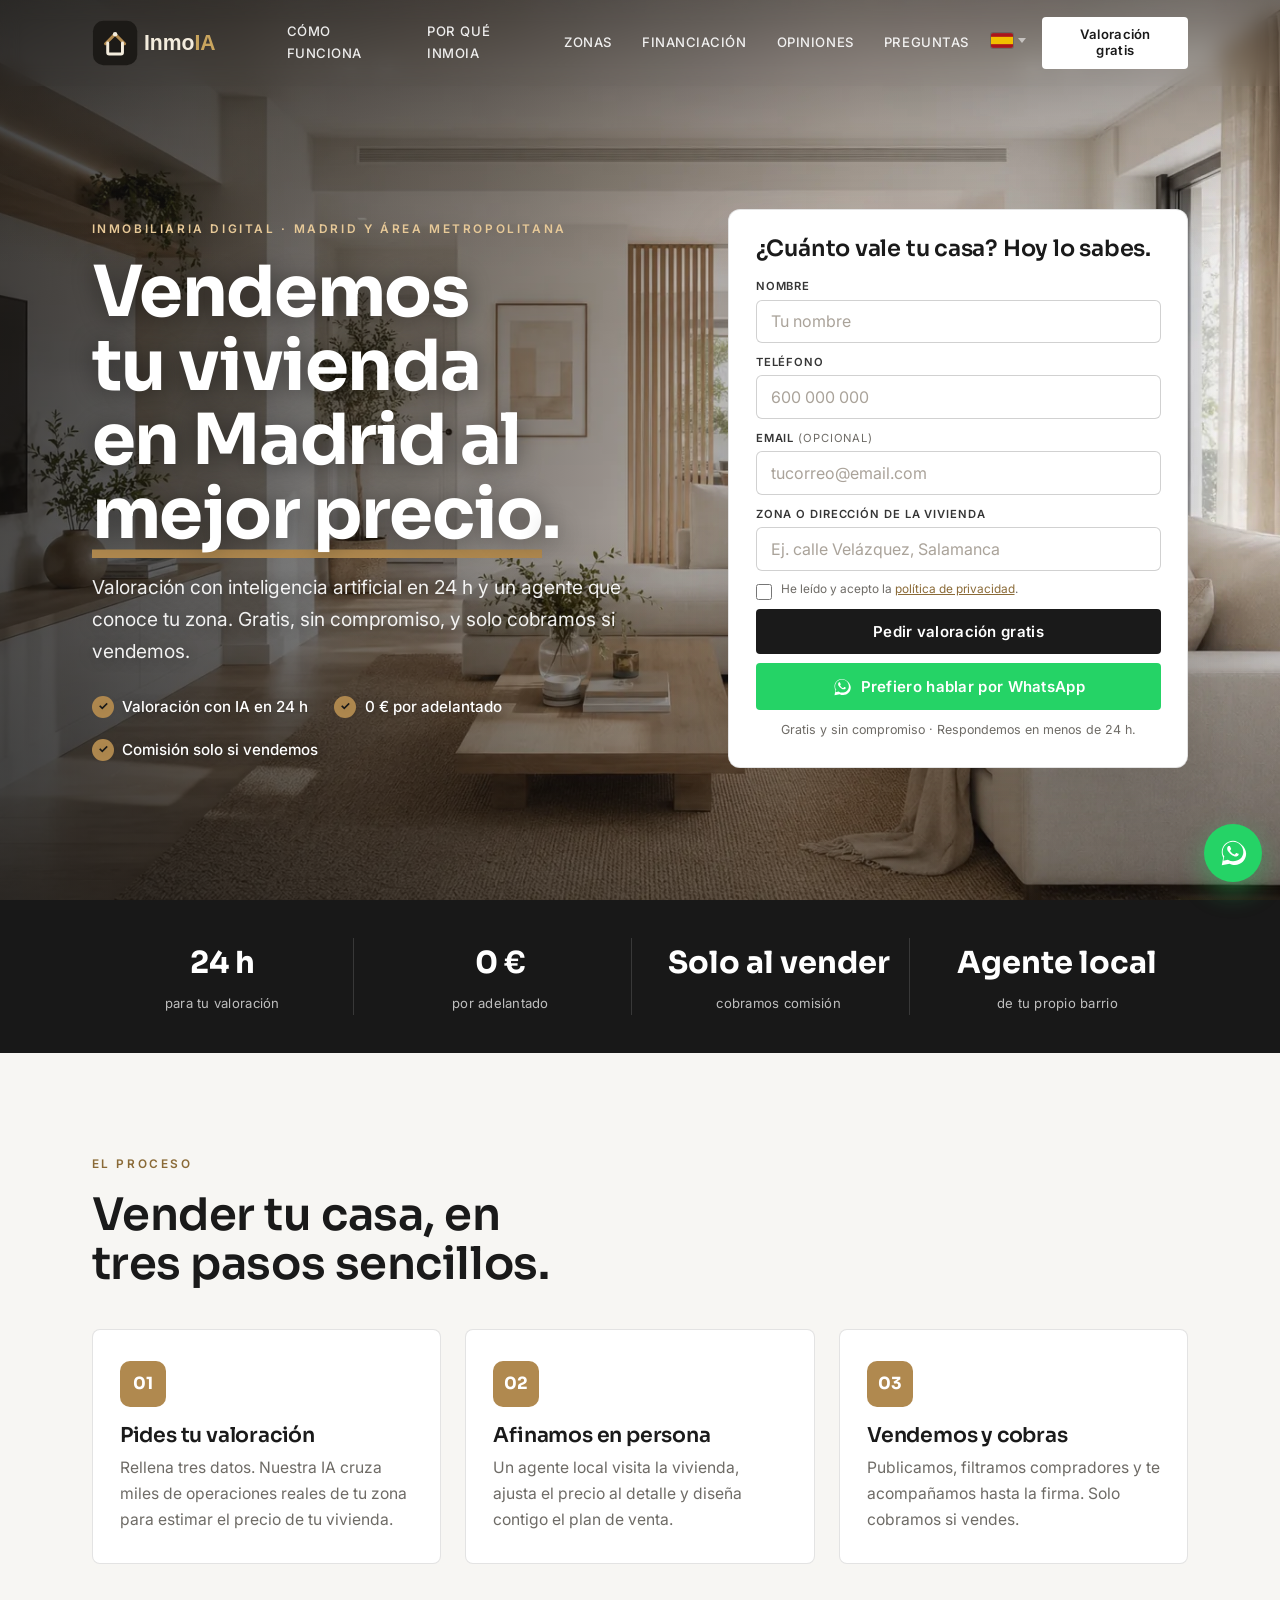
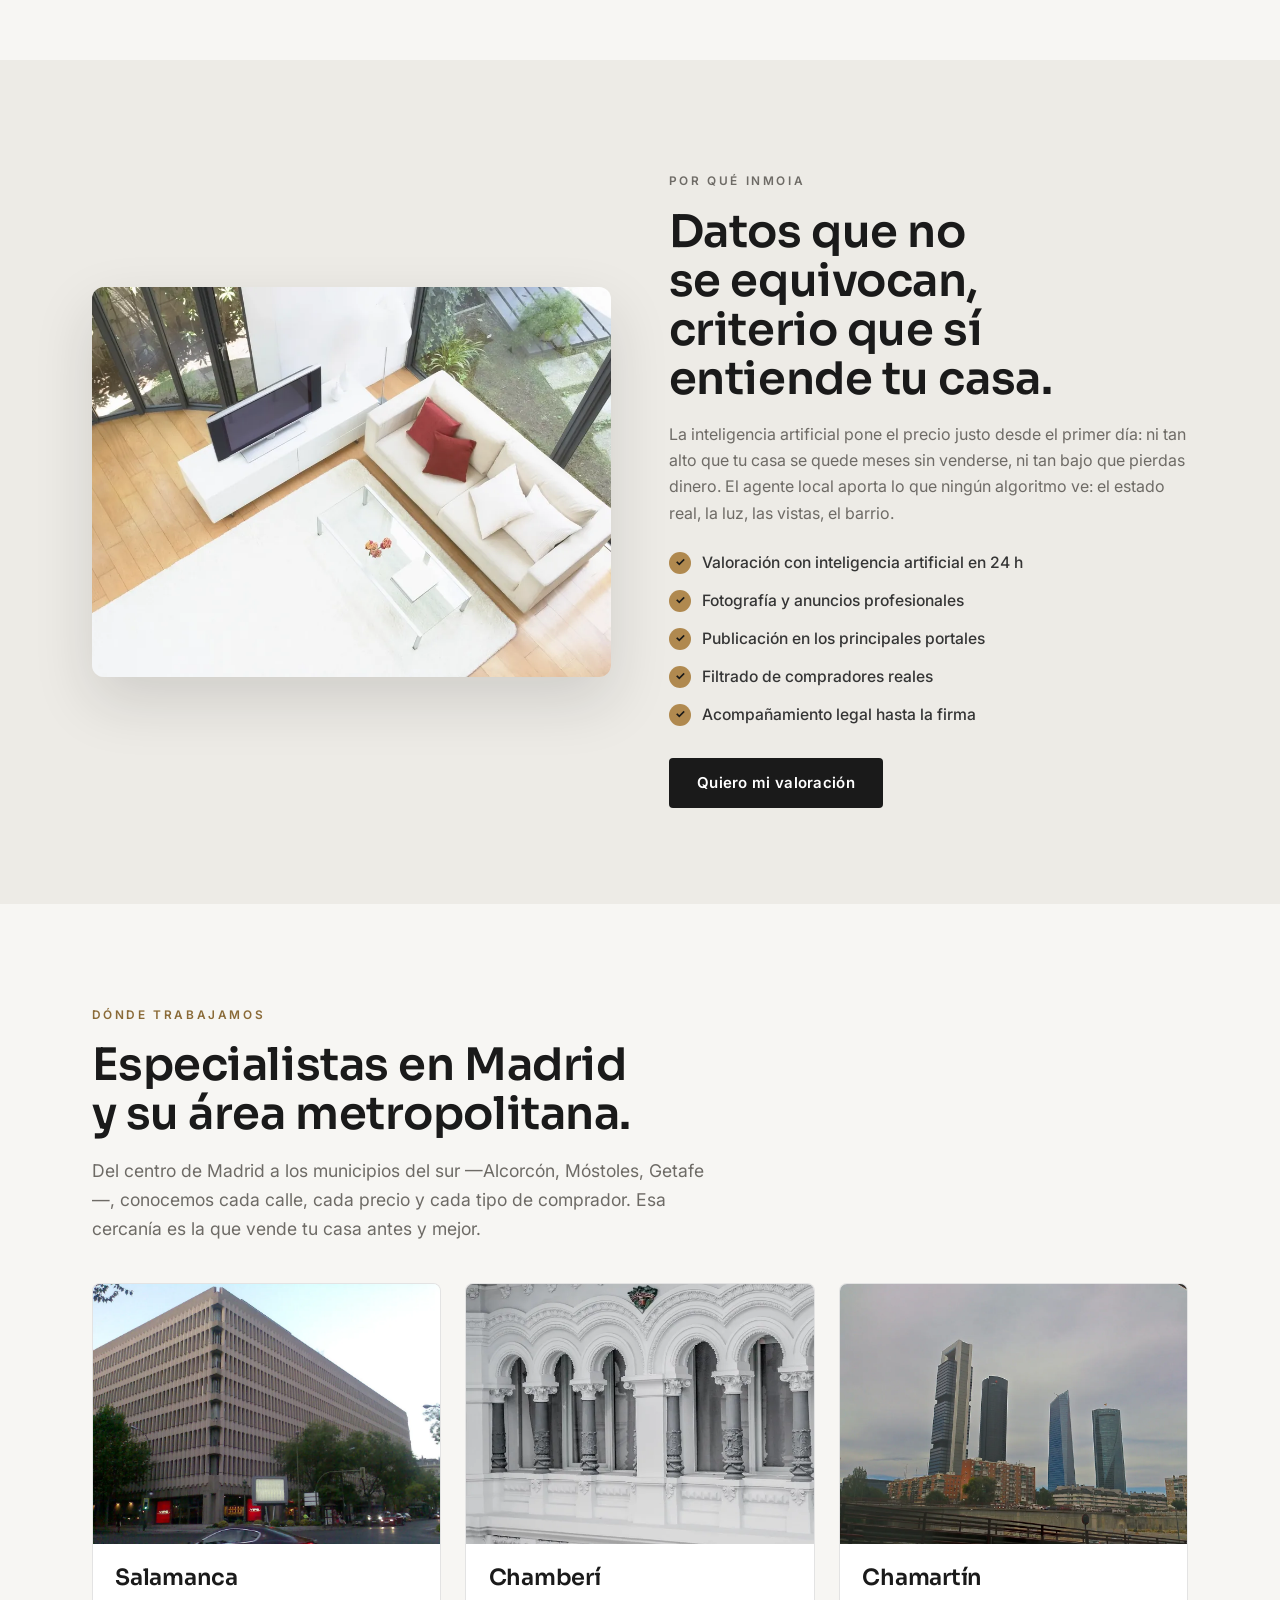
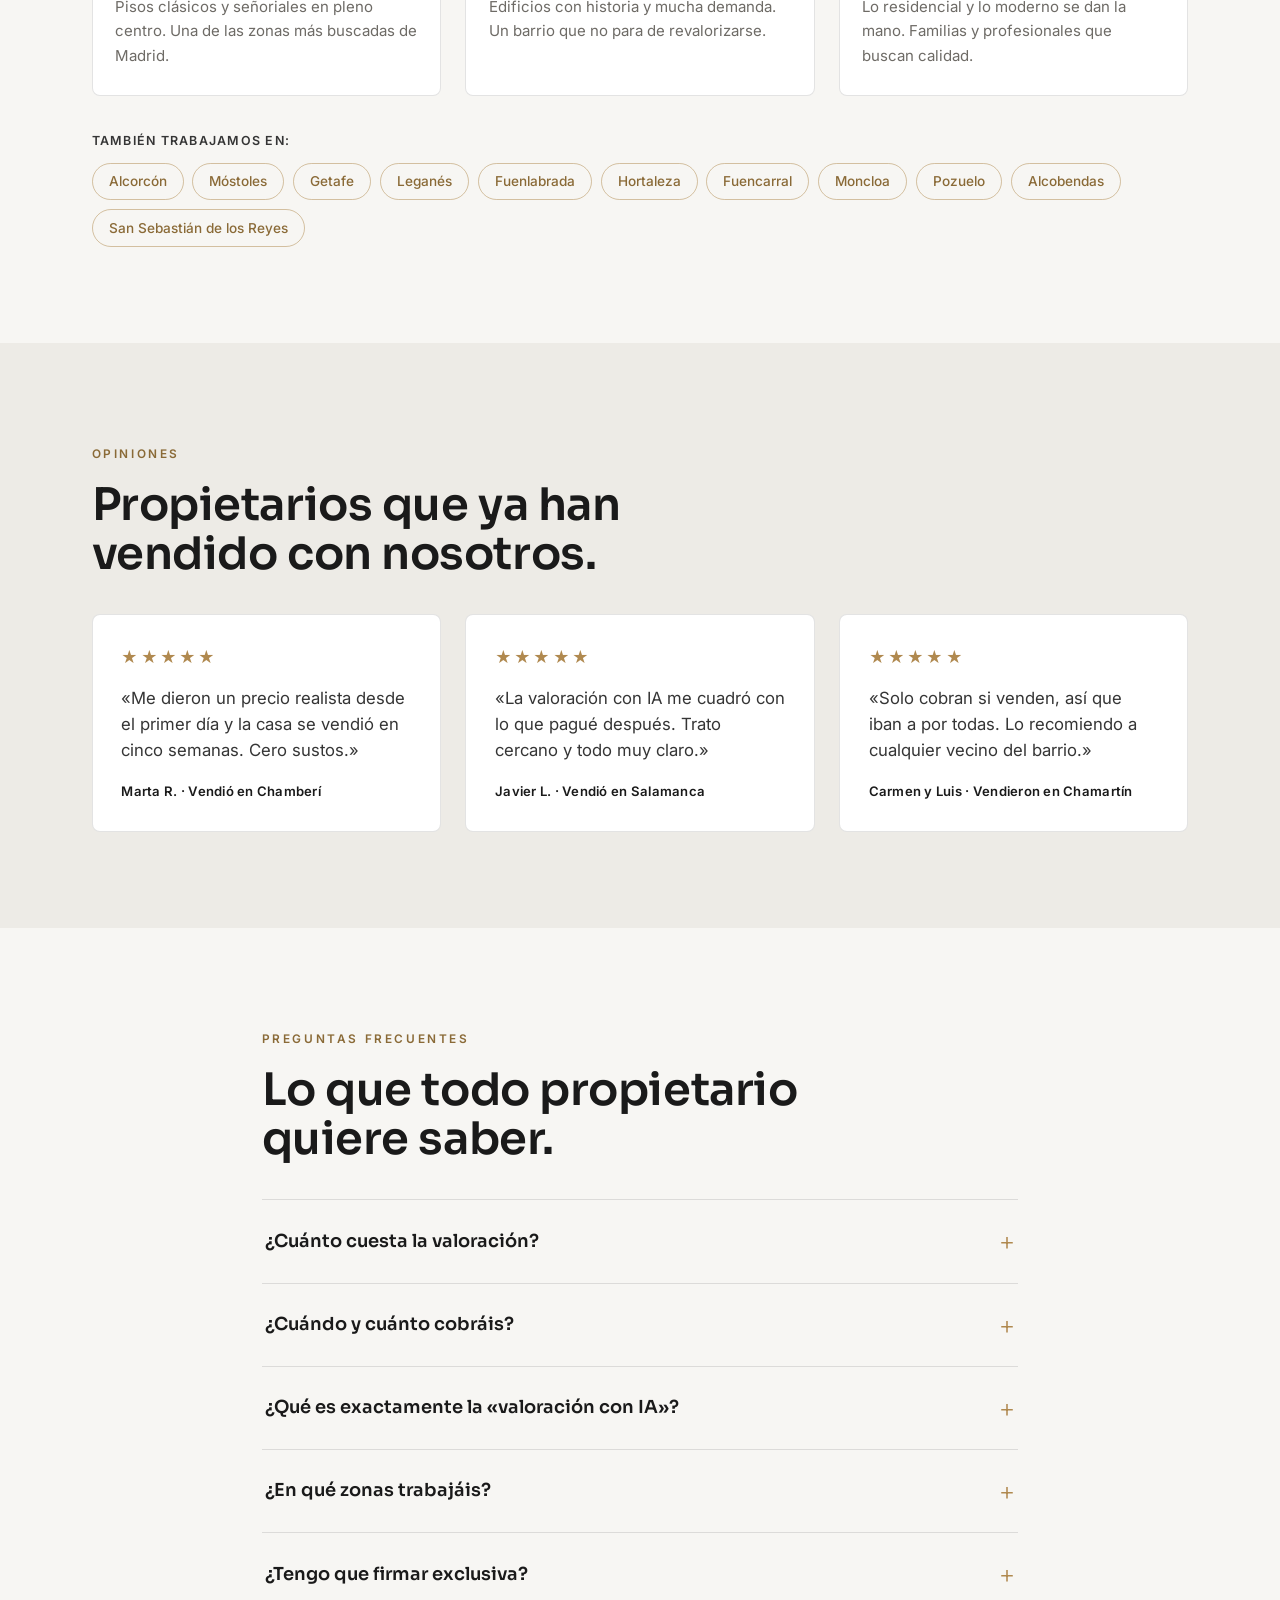
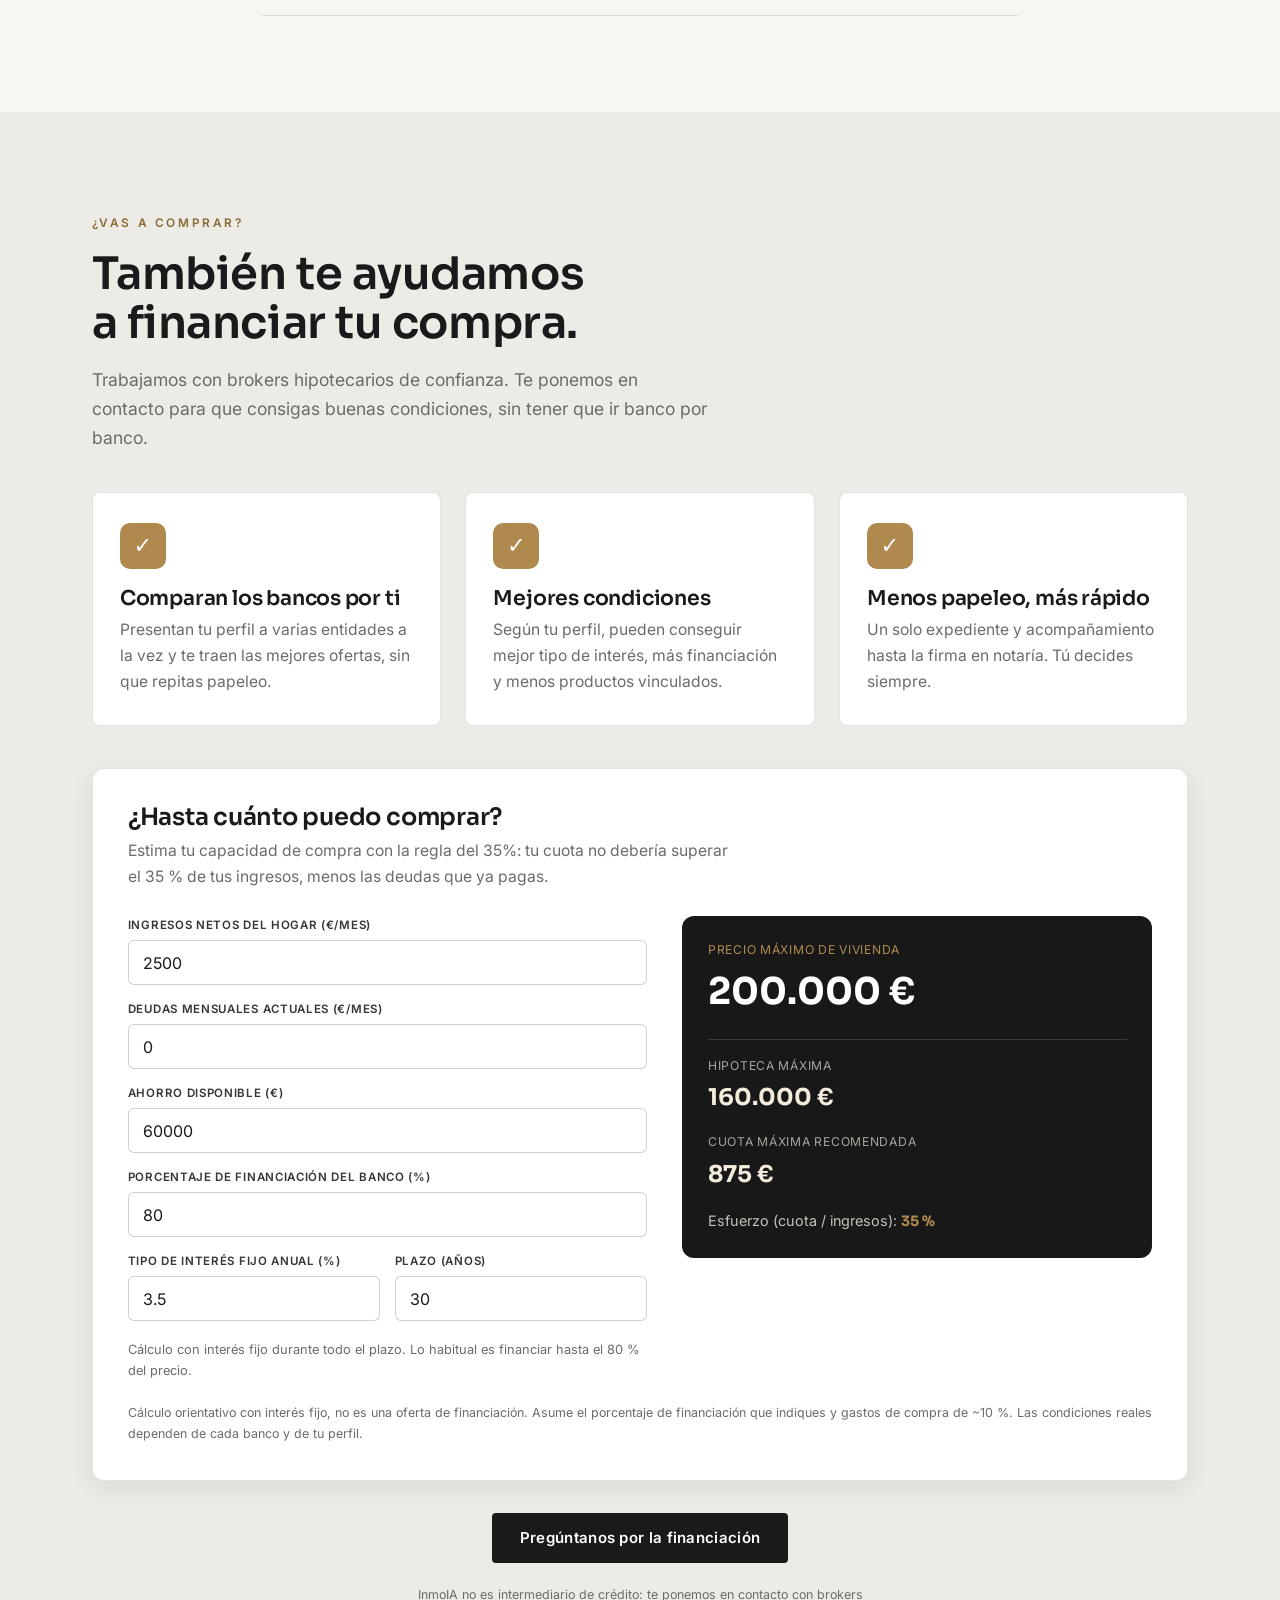
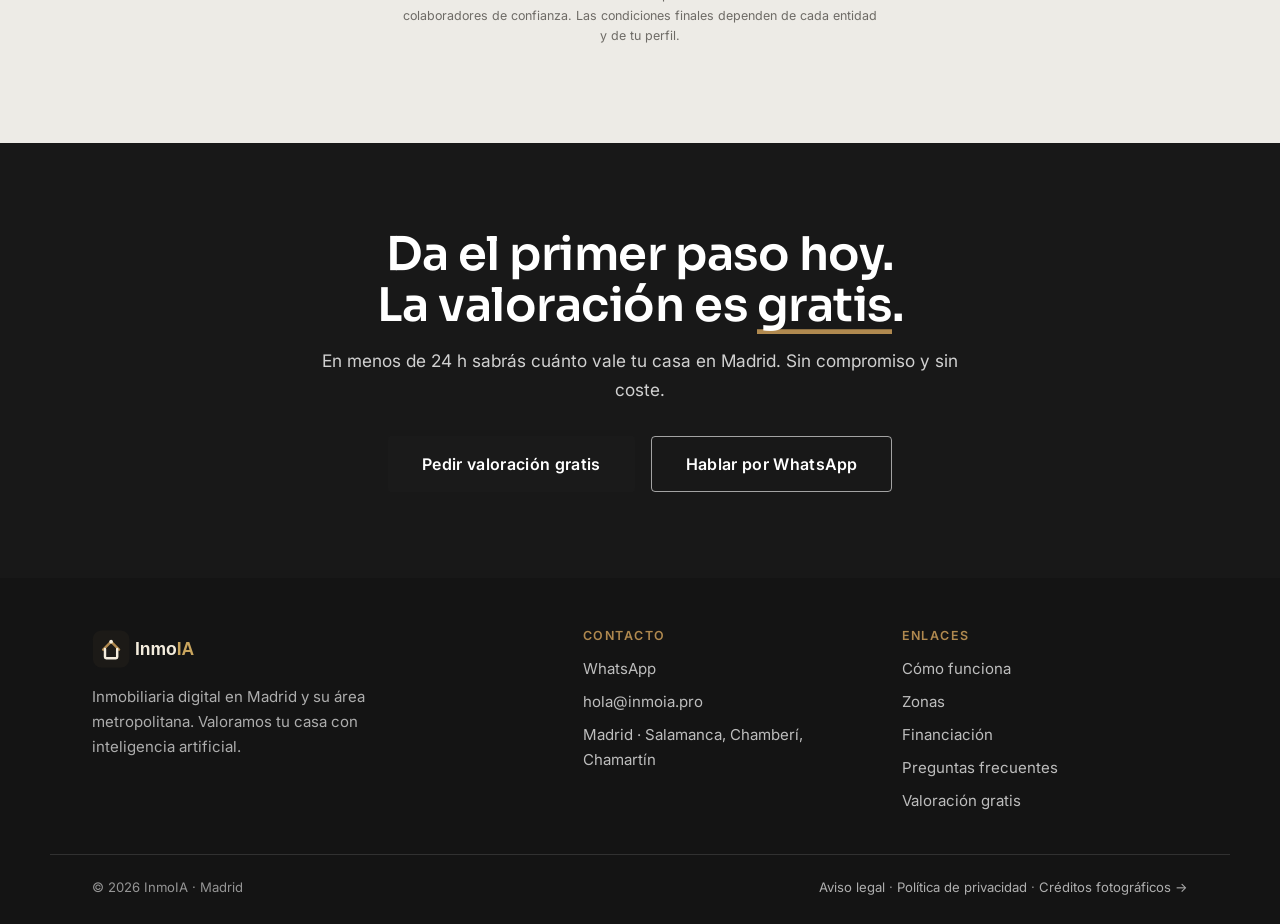
==== index.html @ aac7e2da "Calculadora: celda de % de financiacion e interes fijo - Nuevo campo "Porcentaje de financiacion del" ====
<!doctype html>
<html lang="es">
<head>
  <meta charset="utf-8" />
  <meta name="viewport" content="width=device-width, initial-scale=1" />
  <title>InmoIA · Vende tu casa en Madrid con valoración por IA en 24 h</title>
  <meta name="description" content="Inmobiliaria digital en Madrid y su área metropolitana: Salamanca, Chamberí, Chamartín, Hortaleza, Fuencarral, Moncloa, Pozuelo, Alcorcón, Móstoles y Getafe. Valoración de tu vivienda con IA en 24 h, gratis. Solo cobramos si vendemos." />
  <meta name="theme-color" content="#181818" />
  <link rel="canonical" href="https://www.inmoia.pro/" />

  <meta property="og:type" content="website" />
  <meta property="og:title" content="InmoIA · Vende tu casa en Madrid con valoración por IA en 24 h" />
  <meta property="og:description" content="Valoración de tu vivienda con inteligencia artificial en 24 h, gratis. Madrid y su área metropolitana: Salamanca, Chamberí, Chamartín." />
  <meta property="og:locale" content="es_ES" />
  <meta property="og:locale:alternate" content="en_US" />
  <meta property="og:locale:alternate" content="zh_CN" />
  <meta property="og:image" content="assets/img/hero-interior.webp" />

  <link rel="icon" type="image/svg+xml" href="assets/logos/inmoia-icon.svg?v=2" />
  <link rel="preconnect" href="https://fonts.googleapis.com" />
  <link rel="preconnect" href="https://fonts.gstatic.com" crossorigin />
  <link href="https://fonts.googleapis.com/css2?family=Sora:wght@400;500;600;700&family=Inter:wght@400;500;600&display=swap" rel="stylesheet" />

  <link rel="preload" as="image" href="assets/img/hero-interior.webp?v=2" fetchpriority="high" />
  <link rel="stylesheet" href="styles_v4.css?v=20260617" />
  <link rel="stylesheet" href="styles_v5.css?v=20260623b" />

  <script type="application/ld+json">
  {
    "@context": "https://schema.org",
    "@type": "RealEstateAgent",
    "name": "InmoIA",
    "description": "Inmobiliaria digital en Madrid y su área metropolitana. Valoración de viviendas con inteligencia artificial en 24 horas.",
    "areaServed": ["Barrio de Salamanca, Madrid", "Chamberí, Madrid", "Chamartín, Madrid", "Hortaleza, Madrid", "Fuencarral, Madrid", "Moncloa, Madrid", "Pozuelo de Alarcón", "La Moraleja", "Alcobendas", "San Sebastián de los Reyes"],
    "address": { "@type": "PostalAddress", "addressLocality": "Madrid", "addressRegion": "Madrid", "addressCountry": "ES" },
    "url": "https://www.inmoia.pro/",
    "priceRange": "Comisión solo al vender",
    "knowsLanguage": ["es", "en", "zh"]
  }
  </script>
</head>
<body>
  <a class="skip-link" href="#valoracion" data-i18n="skip">Saltar al formulario de valoración</a>

  <header class="site-header" data-header>
    <div class="container header-inner">
      <a class="brand" href="#top" aria-label="InmoIA — inicio">
        <img class="brand-logo brand-logo--dark" src="assets/logos/inmoia-logo-casita-dark.svg?v=2" alt="InmoIA" width="186" height="50" />
        <img class="brand-logo brand-logo--light" src="assets/logos/inmoia-logo-casita-light.svg?v=2" alt="InmoIA" width="186" height="50" />
      </a>

      <nav class="nav" data-nav aria-label="Navegación principal">
        <a href="#como-funciona" data-i18n="nav_como">Cómo funciona</a>
        <a href="#por-que" data-i18n="nav_porque">Por qué InmoIA</a>
        <a href="#zonas" data-i18n="nav_zonas">Zonas</a>
        <a href="#financiacion" data-i18n="nav_financiacion">Financiación</a>
        <a href="#opiniones" data-i18n="nav_opiniones">Opiniones</a>
        <a href="#faq" data-i18n="nav_faq">Preguntas</a>
      </nav>

      <div class="header-right">
        <div class="lang-switch" data-lang-switch role="group" aria-label="Idioma / Language">
          <button type="button" class="lang-toggle" data-lang-toggle aria-haspopup="true" aria-expanded="false" aria-label="Cambiar idioma">
            <img class="lang-flag" data-lang-current src="assets/flags/es.svg" alt="ES" width="22" height="15" />
            <span class="lang-caret" aria-hidden="true"></span>
          </button>
          <div class="lang-menu" role="menu">
            <button type="button" class="lang-btn is-active" data-lang="es" aria-label="Español"><img src="assets/flags/es.svg" alt="ES" width="22" height="15" /></button>
            <button type="button" class="lang-btn" data-lang="en" aria-label="English"><img src="assets/flags/en.svg" alt="EN" width="22" height="15" /></button>
            <button type="button" class="lang-btn" data-lang="zh" aria-label="中文"><img src="assets/flags/zh.svg" alt="ZH" width="22" height="15" /></button>
          </div>
        </div>
        <a class="btn btn-primary header-cta" href="#valoracion" data-i18n="cta_header">Valoración gratis</a>
        <button class="nav-toggle" data-nav-toggle aria-label="Abrir menú" aria-expanded="false">
          <span></span><span></span><span></span>
        </button>
      </div>
    </div>
  </header>

  <main id="top">

    <!-- HERO -->
    <section class="hero" id="inicio">
      <img class="hero-bg is-active" src="assets/img/hero-interior.webp?v=2" alt="Salón luminoso de una vivienda en Madrid" fetchpriority="high" decoding="async" />
      <img class="hero-bg" src="assets/img/hero-interior-2.webp" alt="" loading="lazy" decoding="async" />
      <img class="hero-bg" src="assets/img/hero-interior-3.webp" alt="" loading="lazy" decoding="async" />
      <img class="hero-bg" src="assets/img/hero-interior-4.webp" alt="" loading="lazy" decoding="async" />
      <div class="hero-overlay" aria-hidden="true"></div>

      <div class="container hero-grid">
        <div class="hero-copy">
          <p class="eyebrow eyebrow--light" data-i18n="hero_eyebrow">Inmobiliaria digital · Madrid y área metropolitana</p>
          <h1 class="hero-title" data-i18n="hero_title">Vendemos tu vivienda en Madrid al <em>mejor precio</em>.</h1>
          <p class="hero-sub" data-i18n="hero_sub">Valoración con inteligencia artificial en 24 h y un agente que conoce tu zona. Gratis, sin compromiso, y solo cobramos si vendemos.</p>
          <ul class="hero-points">
            <li><span class="tick" aria-hidden="true">✓</span> <span data-i18n="hero_p1">Valoración con IA en 24 h</span></li>
            <li><span class="tick" aria-hidden="true">✓</span> <span data-i18n="hero_p2">0 € por adelantado</span></li>
            <li><span class="tick" aria-hidden="true">✓</span> <span data-i18n="hero_p3">Comisión solo si vendemos</span></li>
          </ul>
        </div>

        <!-- FORM CARD -->
        <div class="form-card" id="valoracion">
          <h2 class="form-title" data-i18n="form_title">¿Cuánto vale tu casa? Hoy lo sabes.</h2>
          <form class="lead-form" data-lead-form action="https://api.web3forms.com/submit" method="POST" novalidate>
            <input type="hidden" name="access_key" value="78cc6c0b-3f62-4af2-9c9b-87c10407bdb9" />
            <input type="hidden" name="subject" value="Nueva solicitud de valoración · InmoIA" />
            <input type="hidden" name="from_name" value="Web de InmoIA" />
            <input type="checkbox" name="botcheck" class="hp" tabindex="-1" autocomplete="off" aria-hidden="true" />
            <label>
              <span data-i18n="f_nombre">Nombre</span>
              <input type="text" name="nombre" autocomplete="name" required placeholder="Tu nombre" data-i18n-ph="ph_nombre" />
            </label>
            <label>
              <span data-i18n="f_telefono">Teléfono</span>
              <input type="tel" name="telefono" autocomplete="tel" required placeholder="600 000 000" />
            </label>
            <label>
              <span><span data-i18n="f_email">Email</span> <span class="opt" data-i18n="f_opcional">(opcional)</span></span>
              <input type="email" name="email" autocomplete="email" placeholder="tucorreo@email.com" data-i18n-ph="ph_email" />
            </label>
            <label>
              <span data-i18n="f_zona">Zona o dirección de la vivienda</span>
              <input type="text" name="zona" required placeholder="Ej. calle Velázquez, Salamanca" data-i18n-ph="ph_zona" />
            </label>
            <label class="check">
              <input type="checkbox" name="privacidad" required />
              <span data-i18n="check">He leído y acepto la <a href="privacidad.html" target="_blank" rel="noopener">política de privacidad</a>.</span>
            </label>
            <button type="submit" class="btn btn-primary btn-block" data-i18n="btn_pedir">Pedir valoración gratis</button>
            <a class="btn btn-whatsapp btn-block" data-wa-link href="#" rel="noopener">
              <svg class="wa-ico" viewBox="0 0 32 32" width="20" height="20" fill="currentColor" aria-hidden="true"><path d="M16 3C9.4 3 4 8.4 4 15c0 2.1.6 4.1 1.6 5.9L4 29l8.3-1.6c1.7.9 3.6 1.4 5.7 1.4 6.6 0 12-5.4 12-12S22.6 3 16 3zm0 21.8c-1.8 0-3.5-.5-5-1.4l-.4-.2-4.9 1 1-4.8-.3-.4C5.5 18.8 5 16.9 5 15 5 9 9.9 4.1 16 4.1S27 9 27 15 22.1 24.8 16 24.8zm6-7.6c-.3-.2-1.9-1-2.2-1.1-.3-.1-.5-.2-.7.2-.2.3-.8 1-1 1.2-.2.2-.4.2-.7.1-.3-.2-1.4-.5-2.6-1.6-1-.9-1.6-1.9-1.8-2.3-.2-.3 0-.5.1-.7.1-.1.3-.4.5-.6.1-.2.2-.3.3-.5.1-.2 0-.4 0-.6 0-.2-.7-1.7-1-2.3-.3-.6-.5-.5-.7-.5h-.6c-.2 0-.5.1-.8.4-.3.3-1 1-1 2.5s1.1 2.9 1.2 3.1c.2.2 2.1 3.2 5.1 4.5.7.3 1.3.5 1.7.6.7.2 1.4.2 1.9.1.6-.1 1.9-.8 2.1-1.5.3-.7.3-1.4.2-1.5-.1-.2-.3-.2-.6-.4z"/></svg> <span data-i18n="btn_whatsapp">Prefiero hablar por WhatsApp</span>
            </a>
            <p class="form-foot" data-i18n="form_foot">Gratis y sin compromiso · Respondemos en menos de 24 h.</p>
            <p class="form-success" data-form-success hidden data-i18n="form_success">¡Gracias! Te contactamos enseguida. Si quieres acelerar, escríbenos por WhatsApp.</p>
          </form>
        </div>
      </div>
    </section>

    <!-- STATS BAND -->
    <section class="stats" aria-label="Garantías">
      <div class="container stats-row">
        <div class="stat reveal"><strong>24 h</strong><span data-i18n="stat1_t">para tu valoración</span></div>
        <div class="stat reveal"><strong>0 €</strong><span data-i18n="stat2_t">por adelantado</span></div>
        <div class="stat reveal"><strong data-i18n="stat3_n">Solo al vender</strong><span data-i18n="stat3_t">cobramos comisión</span></div>
        <div class="stat reveal"><strong data-i18n="stat4_n">Agente local</strong><span data-i18n="stat4_t">de tu propio barrio</span></div>
      </div>
    </section>

    <!-- CÓMO FUNCIONA -->
    <section class="section" id="como-funciona">
      <div class="container">
        <p class="eyebrow" data-i18n="proc_eyebrow">El proceso</p>
        <h2 class="section-title reveal" data-i18n="proc_title">Vender tu casa, en tres pasos sencillos.</h2>
        <div class="steps">
          <article class="step reveal">
            <span class="step-num">01</span>
            <h3 data-i18n="step1_h">Pides tu valoración</h3>
            <p data-i18n="step1_p">Rellena tres datos. Nuestra IA cruza miles de operaciones reales de tu zona para estimar el precio de tu vivienda.</p>
          </article>
          <article class="step reveal">
            <span class="step-num">02</span>
            <h3 data-i18n="step2_h">Afinamos en persona</h3>
            <p data-i18n="step2_p">Un agente local visita la vivienda, ajusta el precio al detalle y diseña contigo el plan de venta.</p>
          </article>
          <article class="step reveal">
            <span class="step-num">03</span>
            <h3 data-i18n="step3_h">Vendemos y cobras</h3>
            <p data-i18n="step3_p">Publicamos, filtramos compradores y te acompañamos hasta la firma. Solo cobramos si vendes.</p>
          </article>
        </div>
      </div>
    </section>

    <!-- POR QUÉ INMOIA -->
    <section class="section section--alt" id="por-que">
      <div class="container split">
        <div class="split-media reveal">
          <img src="assets/img/interior.webp" alt="Salón amplio y luminoso de una vivienda" loading="lazy" decoding="async" />
        </div>
        <div class="split-copy">
          <p class="eyebrow" data-i18n="why_eyebrow">Por qué InmoIA</p>
          <h2 class="section-title reveal" data-i18n="why_title">Datos que no se equivocan, criterio que sí entiende tu casa.</h2>
          <p class="reveal" data-i18n="why_p">La inteligencia artificial pone el precio justo desde el primer día: ni tan alto que tu casa se quede meses sin venderse, ni tan bajo que pierdas dinero. El agente local aporta lo que ningún algoritmo ve: el estado real, la luz, las vistas, el barrio.</p>
          <ul class="feature-list">
            <li class="reveal"><span class="tick" aria-hidden="true">✓</span> <span data-i18n="why_f1">Valoración con inteligencia artificial en 24 h</span></li>
            <li class="reveal"><span class="tick" aria-hidden="true">✓</span> <span data-i18n="why_f2">Fotografía y anuncios profesionales</span></li>
            <li class="reveal"><span class="tick" aria-hidden="true">✓</span> <span data-i18n="why_f3">Publicación en los principales portales</span></li>
            <li class="reveal"><span class="tick" aria-hidden="true">✓</span> <span data-i18n="why_f4">Filtrado de compradores reales</span></li>
            <li class="reveal"><span class="tick" aria-hidden="true">✓</span> <span data-i18n="why_f5">Acompañamiento legal hasta la firma</span></li>
          </ul>
          <a class="btn btn-primary" href="#valoracion" data-i18n="why_btn">Quiero mi valoración</a>
        </div>
      </div>
    </section>

    <!-- ZONAS -->
    <section class="section" id="zonas">
      <div class="container">
        <p class="eyebrow" data-i18n="zonas_eyebrow">Dónde trabajamos</p>
        <h2 class="section-title reveal" data-i18n="zonas_title">Especialistas en Madrid y su área metropolitana.</h2>
        <p class="section-lead reveal" data-i18n="zonas_lead">Del centro de Madrid a los municipios del sur —Alcorcón, Móstoles, Getafe—, conocemos cada calle, cada precio y cada tipo de comprador. Esa cercanía es la que vende tu casa antes y mejor.</p>
        <div class="zonas-grid">
          <article class="zona-card reveal">
            <img src="assets/img/zona-salamanca.webp" alt="Edificio señorial en el barrio de Salamanca, Madrid" loading="lazy" decoding="async" />
            <div class="zona-body">
              <h3>Salamanca</h3>
              <p data-i18n="zona1_p">Pisos clásicos y señoriales en pleno centro. Una de las zonas más buscadas de Madrid.</p>
            </div>
          </article>
          <article class="zona-card reveal">
            <img src="assets/img/zona-chamberi.webp" alt="Fachada clásica con balcones en Chamberí, Madrid" loading="lazy" decoding="async" />
            <div class="zona-body">
              <h3>Chamberí</h3>
              <p data-i18n="zona2_p">Edificios con historia y mucha demanda. Un barrio que no para de revalorizarse.</p>
            </div>
          </article>
          <article class="zona-card reveal">
            <img src="assets/img/zona-chamartin.webp" alt="Avenida y torres modernas en Chamartín, Madrid" loading="lazy" decoding="async" />
            <div class="zona-body">
              <h3>Chamartín</h3>
              <p data-i18n="zona3_p">Lo residencial y lo moderno se dan la mano. Familias y profesionales que buscan calidad.</p>
            </div>
          </article>
        </div>

        <div class="zonas-extra reveal">
          <span class="zonas-extra-label" data-i18n="zonas_extra">También trabajamos en:</span>
          <ul class="chips">
            <li>Alcorcón</li>
            <li>Móstoles</li>
            <li>Getafe</li>
            <li>Leganés</li>
            <li>Fuenlabrada</li>
            <li>Hortaleza</li>
            <li>Fuencarral</li>
            <li>Moncloa</li>
            <li>Pozuelo</li>
            <li>Alcobendas</li>
            <li>San Sebastián de los Reyes</li>
          </ul>
        </div>
      </div>
    </section>

    <!-- OPINIONES -->
    <section class="section section--alt" id="opiniones">
      <div class="container">
        <p class="eyebrow" data-i18n="op_eyebrow">Opiniones</p>
        <h2 class="section-title reveal" data-i18n="op_title">Propietarios que ya han vendido con nosotros.</h2>
        <div class="testi-grid">
          <figure class="testi reveal">
            <div class="stars" aria-label="5 sobre 5">★★★★★</div>
            <blockquote data-i18n="testi1_q">«Me dieron un precio realista desde el primer día y la casa se vendió en cinco semanas. Cero sustos.»</blockquote>
            <figcaption data-i18n="testi1_c">Marta R. · Vendió en Chamberí</figcaption>
          </figure>
          <figure class="testi reveal">
            <div class="stars" aria-label="5 sobre 5">★★★★★</div>
            <blockquote data-i18n="testi2_q">«La valoración con IA me cuadró con lo que pagué después. Trato cercano y todo muy claro.»</blockquote>
            <figcaption data-i18n="testi2_c">Javier L. · Vendió en Salamanca</figcaption>
          </figure>
          <figure class="testi reveal">
            <div class="stars" aria-label="5 sobre 5">★★★★★</div>
            <blockquote data-i18n="testi3_q">«Solo cobran si venden, así que iban a por todas. Lo recomiendo a cualquier vecino del barrio.»</blockquote>
            <figcaption data-i18n="testi3_c">Carmen y Luis · Vendieron en Chamartín</figcaption>
          </figure>
        </div>
      </div>
    </section>

    <!-- FAQ -->
    <section class="section" id="faq">
      <div class="container faq-wrap">
        <p class="eyebrow" data-i18n="faq_eyebrow">Preguntas frecuentes</p>
        <h2 class="section-title reveal" data-i18n="faq_title">Lo que todo propietario quiere saber.</h2>
        <div class="faq">
          <details>
            <summary data-i18n="faq1_q">¿Cuánto cuesta la valoración?</summary>
            <p data-i18n="faq1_a">Nada. Es totalmente gratuita y sin ningún compromiso. Te damos una primera estimación con IA en 24 h y, si quieres, la afinamos con una visita.</p>
          </details>
          <details>
            <summary data-i18n="faq2_q">¿Cuándo y cuánto cobráis?</summary>
            <p data-i18n="faq2_a">Solo cobramos si vendemos tu vivienda: una comisión sobre el precio final de venta. Cero euros por adelantado y cero riesgo para ti.</p>
          </details>
          <details>
            <summary data-i18n="faq3_q">¿Qué es exactamente la «valoración con IA»?</summary>
            <p data-i18n="faq3_a">Un modelo que analiza operaciones reales y las características de tu vivienda para estimar su precio de mercado. Después, un agente local lo ajusta en persona.</p>
          </details>
          <details>
            <summary data-i18n="faq4_q">¿En qué zonas trabajáis?</summary>
            <p data-i18n="faq4_a">En Madrid y su área metropolitana: Salamanca, Chamberí, Chamartín, Alcorcón, Móstoles, Getafe y alrededores. Si tu vivienda está cerca, escríbenos igualmente.</p>
          </details>
          <details>
            <summary data-i18n="faq5_q">¿Tengo que firmar exclusiva?</summary>
            <p data-i18n="faq5_a">Te explicamos todas las opciones. La exclusiva nos permite invertir más en vender tu casa (fotos, campaña, portales), pero la decisión siempre es tuya.</p>
          </details>
        </div>
      </div>
    </section>

    <!-- FINANCIACIÓN (compradores) -->
    <section class="section section--alt" id="financiacion">
      <div class="container">
        <p class="eyebrow" data-i18n="fin_eyebrow">¿Vas a comprar?</p>
        <h2 class="section-title reveal" data-i18n="fin_title">También te ayudamos a financiar tu compra.</h2>
        <p class="section-lead reveal" data-i18n="fin_lead">Trabajamos con brokers hipotecarios de confianza. Te ponemos en contacto para que consigas buenas condiciones, sin tener que ir banco por banco.</p>
        <div class="steps">
          <article class="step reveal">
            <span class="step-num" aria-hidden="true">✓</span>
            <h3 data-i18n="fin_f1_h">Comparan los bancos por ti</h3>
            <p data-i18n="fin_f1_p">Presentan tu perfil a varias entidades a la vez y te traen las mejores ofertas, sin que repitas papeleo.</p>
          </article>
          <article class="step reveal">
            <span class="step-num" aria-hidden="true">✓</span>
            <h3 data-i18n="fin_f2_h">Mejores condiciones</h3>
            <p data-i18n="fin_f2_p">Según tu perfil, pueden conseguir mejor tipo de interés, más financiación y menos productos vinculados.</p>
          </article>
          <article class="step reveal">
            <span class="step-num" aria-hidden="true">✓</span>
            <h3 data-i18n="fin_f3_h">Menos papeleo, más rápido</h3>
            <p data-i18n="fin_f3_p">Un solo expediente y acompañamiento hasta la firma en notaría. Tú decides siempre.</p>
          </article>
        </div>
        <div class="calc reveal" id="calc-hipoteca">
          <div class="calc-head">
            <h3 data-i18n="calc_title">¿Hasta cuánto puedo comprar?</h3>
            <p data-i18n="calc_sub">Estima tu capacidad de compra con la regla del 35%: tu cuota no debería superar el 35 % de tus ingresos, menos las deudas que ya pagas.</p>
          </div>
          <div class="calc-grid">
            <div class="calc-fields">
              <label>
                <span data-i18n="calc_in_income">Ingresos netos del hogar (€/mes)</span>
                <input type="number" id="calc-income" inputmode="numeric" min="0" step="100" value="2500" />
              </label>
              <label>
                <span data-i18n="calc_in_debts">Deudas mensuales actuales (€/mes)</span>
                <input type="number" id="calc-debts" inputmode="numeric" min="0" step="50" value="0" />
              </label>
              <label>
                <span data-i18n="calc_in_savings">Ahorro disponible (€)</span>
                <input type="number" id="calc-savings" inputmode="numeric" min="0" step="1000" value="60000" />
              </label>
              <label>
                <span data-i18n="calc_in_financing">Porcentaje de financiación del banco (%)</span>
                <input type="number" id="calc-financing" inputmode="numeric" min="0" max="100" step="5" value="80" />
              </label>
              <div class="calc-two">
                <label>
                  <span data-i18n="calc_in_rate">Tipo de interés fijo anual (%)</span>
                  <input type="number" id="calc-rate" inputmode="decimal" min="0" max="20" step="0.1" value="3.5" />
                </label>
                <label>
                  <span data-i18n="calc_in_term">Plazo (años)</span>
                  <input type="number" id="calc-term" inputmode="numeric" min="5" max="40" step="1" value="30" />
                </label>
              </div>
              <p class="calc-hint" data-i18n="calc_rate_hint">Cálculo con interés fijo durante todo el plazo. Lo habitual es financiar hasta el 80 % del precio.</p>
            </div>
            <div class="calc-results" aria-live="polite">
              <div class="calc-result calc-result--main">
                <span class="calc-label" data-i18n="calc_out_price">Precio máximo de vivienda</span>
                <strong id="calc-price">—</strong>
              </div>
              <div class="calc-result">
                <span class="calc-label" data-i18n="calc_out_loan">Hipoteca máxima</span>
                <strong id="calc-loan">—</strong>
              </div>
              <div class="calc-result">
                <span class="calc-label" data-i18n="calc_out_payment">Cuota máxima recomendada</span>
                <strong id="calc-payment">—</strong>
              </div>
              <p class="calc-effort"><span data-i18n="calc_out_effort">Esfuerzo (cuota / ingresos)</span>: <strong id="calc-effort-val">—</strong></p>
              <p class="calc-warn" id="calc-warn" data-i18n="calc_warn" hidden>Con estos ingresos y deudas no queda cuota disponible. Reduce deudas o revisa los datos.</p>
            </div>
          </div>
          <p class="form-foot calc-disclaimer" data-i18n="calc_disclaimer">Cálculo orientativo, no es una oferta de financiación. Asume financiación de hasta el 80 % del precio y gastos de compra de ~10 %. Las condiciones reales dependen de cada banco y de tu perfil.</p>
        </div>

        <div class="cta-actions">
          <a class="btn btn-primary" data-wa-link data-wa-text="Hola InmoIA 👋 Voy a comprar vivienda en Madrid y me gustaría que me pongáis en contacto con un broker hipotecario." href="#" rel="noopener" data-i18n="fin_btn">Pregúntanos por la financiación</a>
        </div>
        <p class="form-foot reveal fin-note" data-i18n="fin_note">InmoIA no es intermediario de crédito: te ponemos en contacto con brokers colaboradores de confianza. Las condiciones finales dependen de cada entidad y de tu perfil.</p>
      </div>
    </section>

    <!-- CTA FINAL -->
    <section class="cta-final" id="contacto">
      <div class="container cta-inner reveal">
        <h2 data-i18n="cta_title">Da el primer paso hoy. La valoración es <em>gratis</em>.</h2>
        <p data-i18n="cta_p">En menos de 24 h sabrás cuánto vale tu casa en Madrid. Sin compromiso y sin coste.</p>
        <div class="cta-actions">
          <a class="btn btn-primary btn-lg" href="#valoracion" data-i18n="cta_btn1">Pedir valoración gratis</a>
          <a class="btn btn-ghost btn-lg" data-wa-link href="#" rel="noopener" data-i18n="cta_btn2">Hablar por WhatsApp</a>
        </div>
      </div>
    </section>
  </main>

  <footer class="site-footer">
    <div class="container footer-grid">
      <div>
        <img class="footer-logo" src="assets/logos/inmoia-logo-casita-light.svg?v=2" alt="InmoIA" width="150" height="40" />
        <p class="footer-tag" data-i18n="foot_tag">Inmobiliaria digital en Madrid y su área metropolitana. Valoramos tu casa con inteligencia artificial.</p>
      </div>
      <div class="footer-col">
        <h4 data-i18n="foot_contacto">Contacto</h4>
        <p><a data-wa-link href="#" rel="noopener">WhatsApp</a></p>
        <p><a href="mailto:hola@inmoia.pro">hola@inmoia.pro</a></p>
        <p data-i18n="foot_madrid">Madrid · Salamanca, Chamberí, Chamartín</p>
      </div>
      <div class="footer-col">
        <h4 data-i18n="foot_enlaces">Enlaces</h4>
        <p><a href="#como-funciona" data-i18n="foot_l1">Cómo funciona</a></p>
        <p><a href="#zonas" data-i18n="foot_l2">Zonas</a></p>
        <p><a href="#financiacion" data-i18n="foot_l5">Financiación</a></p>
        <p><a href="#faq" data-i18n="foot_l3">Preguntas frecuentes</a></p>
        <p><a href="#valoracion" data-i18n="foot_l4">Valoración gratis</a></p>
      </div>
    </div>
    <div class="container footer-bottom">
      <p>© <span data-year>2026</span> InmoIA · Madrid</p>
      <p class="footer-legal">
        <a href="aviso-legal.html" data-i18n="foot_legal1">Aviso legal</a> ·
        <a href="privacidad.html" data-i18n="foot_legal2">Política de privacidad</a> ·
        <a href="creditos.html" data-i18n="foot_legal3">Créditos fotográficos →</a>
      </p>
    </div>
  </footer>

  <!-- WhatsApp flotante -->
  <a class="wa-float" data-wa-link href="#" aria-label="Escríbenos por WhatsApp" rel="noopener">
    <svg viewBox="0 0 32 32" width="30" height="30" fill="currentColor" aria-hidden="true"><path d="M16 3C9.4 3 4 8.4 4 15c0 2.1.6 4.1 1.6 5.9L4 29l8.3-1.6c1.7.9 3.6 1.4 5.7 1.4 6.6 0 12-5.4 12-12S22.6 3 16 3zm0 21.8c-1.8 0-3.5-.5-5-1.4l-.4-.2-4.9 1 1-4.8-.3-.4C5.5 18.8 5 16.9 5 15 5 9 9.9 4.1 16 4.1S27 9 27 15 22.1 24.8 16 24.8zm6-7.6c-.3-.2-1.9-1-2.2-1.1-.3-.1-.5-.2-.7.2-.2.3-.8 1-1 1.2-.2.2-.4.2-.7.1-.3-.2-1.4-.5-2.6-1.6-1-.9-1.6-1.9-1.8-2.3-.2-.3 0-.5.1-.7.1-.1.3-.4.5-.6.1-.2.2-.3.3-.5.1-.2 0-.4 0-.6 0-.2-.7-1.7-1-2.3-.3-.6-.5-.5-.7-.5h-.6c-.2 0-.5.1-.8.4-.3.3-1 1-1 2.5s1.1 2.9 1.2 3.1c.2.2 2.1 3.2 5.1 4.5.7.3 1.3.5 1.7.6.7.2 1.4.2 1.9.1.6-.1 1.9-.8 2.1-1.5.3-.7.3-1.4.2-1.5-.1-.2-.3-.2-.6-.4z"/></svg>
  </a>

  <script defer src="i18n.js?v=20260623c"></script>
  <script defer src="main.js?v=20260623"></script>
  <script defer src="calc.js?v=20260623c"></script>
</body>
</html>
---- styles_v4.css ----
/* =========================================================================
   InmoIA v4 — Modern neutral premium (foto protagonista + blanco + acento oro sutil)
   Mismas clases que styles.css; cambia la PIEL para evaluar el estilo.
   ========================================================================= */

:root {
  --bg:        #F7F6F3;
  --bg-2:      #EDEBE6;
  --paper:     #FFFFFF;
  --dark:      #181818;
  --ink:       #1A1A1A;
  --ink-soft:  #353535;
  --ink-mute:  #6E6B66;
  --accent:    #B0894F;
  --accent-deep:#8A6A37;
  --accent-soft:#EFE7D7;
  --gold-line: rgba(176,137,79,0.5);
  --wa:        #25D366;
  --wa-deep:   #1EAE57;
  --line:      rgba(26,26,26,0.12);
  --line-2:    rgba(26,26,26,0.20);

  --btn-radius: 4px;
  --radius:     8px;
  --radius-lg:  12px;
  --shadow:     0 24px 60px rgba(26,26,26,0.14);
  --shadow-sm:  0 8px 26px rgba(26,26,26,0.08);
  --maxw:       1180px;
  --header-h:   78px;
  --ease:       cubic-bezier(.22,.61,.36,1);

  --font-display: "Sora", "Segoe UI", system-ui, sans-serif;
  --font-body:    "Inter", "Segoe UI", system-ui, sans-serif;
}

* { box-sizing: border-box; margin: 0; padding: 0; }

html { overflow-x: clip; scroll-behavior: smooth; scroll-padding-top: calc(var(--header-h) + 12px); -webkit-text-size-adjust: 100%; }
@media (prefers-reduced-motion: reduce) { html { scroll-behavior: auto; } }

body { font-family: var(--font-body); color: var(--ink); background: var(--bg); line-height: 1.65; overflow-x: clip; -webkit-font-smoothing: antialiased; }

img { max-width: 100%; display: block; }
a { color: inherit; text-decoration: none; }

h1, h2, h3, h4 { font-family: var(--font-display); font-weight: 600; line-height: 1.1; color: var(--ink); letter-spacing: -0.01em; }
em { font-style: normal; }

.container { width: 100%; max-width: var(--maxw); margin-inline: auto; padding-inline: clamp(1.1rem, 4vw, 2.6rem); }

.skip-link { position: absolute; left: -999px; top: 0; z-index: 200; background: var(--ink); color: #fff; padding: .7rem 1.1rem; }
.skip-link:focus { left: 0; }
:focus-visible { outline: 2px solid var(--accent); outline-offset: 3px; }

/* ---------- Eyebrow / titles ---------- */
.eyebrow { display: inline-block; font-family: var(--font-body); font-weight: 600; font-size: .74rem; letter-spacing: .22em; text-transform: uppercase; color: var(--accent-deep); margin-bottom: 1rem; }
.eyebrow--light { color: #E7C998; }
.section-title { font-size: clamp(1.8rem, 3.8vw, 2.8rem); font-weight: 600; max-width: 20ch; text-wrap: balance; }
.section-lead { color: var(--ink-mute); font-size: 1.1rem; max-width: 56ch; margin-top: 1rem; }

/* ---------- Buttons ---------- */
.btn { display: inline-flex; align-items: center; justify-content: center; gap: .55rem; font-family: var(--font-body); font-weight: 600; font-size: .94rem; letter-spacing: .02em; padding: .95rem 1.7rem; border-radius: var(--btn-radius); border: 1px solid transparent; cursor: pointer; transition: transform .25s var(--ease), background .25s var(--ease), color .25s var(--ease), border-color .25s var(--ease); text-align: center; line-height: 1.15; }
.btn-primary { background: var(--ink); color: #fff; }
.btn-primary:hover { background: var(--accent); color: var(--dark); transform: translateY(-2px); }
.btn-whatsapp { background: var(--wa); color: #fff; }
.btn-whatsapp:hover { background: var(--wa-deep); transform: translateY(-2px); }
.btn-ghost { background: transparent; border-color: rgba(255,255,255,.6); color: #fff; }
.btn-ghost:hover { background: rgba(255,255,255,.12); border-color: #fff; transform: translateY(-2px); }
.btn-block { width: 100%; }
.btn-lg { padding: 1.1rem 2.1rem; font-size: 1rem; }
.wa-ico { flex: none; }

/* ---------- Header ---------- */
.site-header { position: fixed; top: 0; left: 0; right: 0; z-index: 100; height: var(--header-h); background: rgba(247,246,243,.9); backdrop-filter: blur(10px); -webkit-backdrop-filter: blur(10px); border-bottom: 1px solid var(--line); transition: background .3s var(--ease), border-color .3s var(--ease); }
.header-inner { height: 100%; display: flex; align-items: center; justify-content: space-between; gap: 1rem; }
.brand { display: inline-flex; align-items: center; }
.brand-logo { height: 38px; width: auto; }
.brand-logo--light { display: none; }

.nav { display: flex; align-items: center; gap: 1.9rem; }
.nav a { font-family: var(--font-body); font-weight: 500; font-size: .82rem; letter-spacing: .04em; text-transform: uppercase; color: var(--ink-soft); position: relative; padding: .3rem 0; }
.nav a::after { content: ""; position: absolute; left: 0; bottom: -3px; height: 1.5px; width: 0; background: var(--accent); transition: width .28s var(--ease); }
.nav a:hover { color: var(--ink); }
.nav a:hover::after { width: 100%; }
.header-cta { padding: .62rem 1.2rem; font-size: .82rem; }

.nav-toggle { display: none; background: none; border: 0; cursor: pointer; width: 44px; height: 44px; flex-direction: column; gap: 5px; align-items: center; justify-content: center; }
.nav-toggle span { width: 24px; height: 2px; background: var(--ink); transition: transform .3s var(--ease), opacity .3s var(--ease); }

.site-header.at-hero { background: transparent; border-color: transparent; }
.site-header.at-hero .brand-logo--dark { display: none; }
.site-header.at-hero .brand-logo--light { display: block; }
.site-header.at-hero .nav a { color: rgba(255,255,255,.9); }
.site-header.at-hero .nav a:hover { color: #fff; }
.site-header.at-hero .nav-toggle span { background: #fff; }
.site-header.at-hero .header-cta { background: #fff; color: var(--ink); }
.site-header.at-hero .header-cta:hover { background: var(--accent); color: var(--dark); }

/* ---------- Hero (foto protagonista, velo ligero) ---------- */
.hero { position: relative; min-height: 100vh; min-height: 100svh; display: flex; align-items: center; padding-top: calc(var(--header-h) + 2.4rem); padding-bottom: 3rem; color: #fff; overflow: hidden; }
.hero-bg { position: absolute; inset: 0; width: 100%; height: 100%; object-fit: cover; z-index: 0; }
.hero-overlay {
  position: absolute; inset: 0; z-index: 1;
  background:
    linear-gradient(95deg, rgba(15,15,15,.78) 0%, rgba(15,15,15,.5) 38%, rgba(15,15,15,.16) 66%, rgba(15,15,15,.04) 100%),
    linear-gradient(180deg, rgba(15,15,15,0) 55%, rgba(15,15,15,.4) 100%);
}
.hero-grid { position: relative; z-index: 2; display: grid; grid-template-columns: 1.12fr .88fr; gap: clamp(1.6rem, 4vw, 3.6rem); align-items: center; width: 100%; }
.hero-copy { max-width: 38rem; }
.hero-title { font-family: var(--font-display); font-size: clamp(2.4rem, 5.6vw, 4.4rem); font-weight: 700; line-height: 1.05; letter-spacing: -0.02em; text-wrap: balance; color: #fff; text-shadow: 0 2px 24px rgba(0,0,0,.45); }
.hero-title em { font-style: normal; color: #fff; box-shadow: inset 0 -0.12em 0 var(--accent); }
.hero-sub { font-family: var(--font-body); margin-top: 1.3rem; font-size: clamp(1.02rem, 1.5vw, 1.2rem); color: rgba(255,255,255,.92); max-width: 34rem; line-height: 1.65; text-shadow: 0 1px 16px rgba(0,0,0,.4); }
.hero-points { list-style: none; display: flex; flex-wrap: wrap; gap: 1.1rem 1.6rem; margin-top: 1.7rem; }
.hero-points li { font-family: var(--font-body); font-weight: 500; font-size: .95rem; display: inline-flex; align-items: center; gap: .55rem; color: #fff; text-shadow: 0 1px 12px rgba(0,0,0,.4); }
.tick { display: inline-grid; place-items: center; width: 22px; height: 22px; border-radius: 50%; background: var(--accent); color: var(--dark); font-size: .74rem; font-weight: 700; flex: none; }

/* ---------- Form card ---------- */
.form-card { background: var(--paper); color: var(--ink); border-radius: var(--radius-lg); padding: clamp(1.5rem, 2.6vw, 2.1rem); box-shadow: var(--shadow); border: 1px solid var(--line); }
.form-title { font-size: 1.55rem; font-weight: 600; line-height: 1.12; }
.form-sub { font-family: var(--font-body); color: var(--ink-mute); font-size: .95rem; margin-top: .35rem; margin-bottom: 1.2rem; }
.lead-form { display: flex; flex-direction: column; gap: .85rem; }
.lead-form label { display: flex; flex-direction: column; gap: .35rem; font-family: var(--font-body); font-weight: 600; font-size: .72rem; letter-spacing: .08em; text-transform: uppercase; color: var(--ink-soft); }
.lead-form input[type="text"], .lead-form input[type="tel"], .lead-form input[type="email"] {
  font-family: var(--font-body); font-size: 1rem; color: var(--ink); text-transform: none; letter-spacing: 0;
  padding: .82rem .95rem; border: 1px solid var(--line-2); border-radius: 6px; background: #fff;
  transition: border-color .2s var(--ease), box-shadow .2s var(--ease);
}
.lead-form input::placeholder { color: #aaa39a; }
.lead-form input:focus { outline: none; border-color: var(--accent); box-shadow: 0 0 0 3px var(--accent-soft); }
.lead-form .check { flex-direction: row; align-items: flex-start; gap: .55rem; font-weight: 400; font-size: .78rem; letter-spacing: 0; text-transform: none; color: var(--ink-mute); }
.lead-form .check input { margin-top: .2rem; accent-color: var(--accent-deep); width: 16px; height: 16px; flex: none; }
.lead-form .check a { color: var(--accent-deep); text-decoration: underline; }
.lead-form .opt { color: var(--ink-mute); font-weight: 400; }
.lead-form .hp { position: absolute !important; left: -9999px !important; width: 1px; height: 1px; opacity: 0; }
.form-foot { font-family: var(--font-body); font-size: .78rem; color: var(--ink-mute); text-align: center; margin-top: .2rem; }
.form-success { background: var(--accent-soft); color: var(--ink); border-radius: 6px; padding: .8rem 1rem; font-size: .92rem; text-align: center; }

/* ---------- Stats band ---------- */
.stats { background: var(--dark); color: #fff; }
.stats-row { display: grid; grid-template-columns: repeat(4, 1fr); gap: 1rem; padding-block: 2.4rem; }
.stat { text-align: center; border-right: 1px solid rgba(255,255,255,.14); padding-inline: .6rem; }
.stat:last-child { border-right: 0; }
.stat strong { display: block; font-family: var(--font-display); font-weight: 700; font-size: clamp(1.3rem, 2.5vw, 1.9rem); color: #fff; }
.stat span { display: block; font-family: var(--font-body); font-size: .82rem; letter-spacing: .02em; color: rgba(255,255,255,.72); margin-top: .3rem; }

/* ---------- Sections ---------- */
.section { padding-block: clamp(3.6rem, 8vw, 6rem); }
.section--alt { background: var(--bg-2); }

/* Steps */
.steps { display: grid; grid-template-columns: repeat(3, 1fr); gap: 1.5rem; margin-top: 2.5rem; }
.step { background: var(--paper); border: 1px solid var(--line); border-radius: var(--radius); padding: 1.9rem 1.7rem; transition: border-color .3s var(--ease), transform .3s var(--ease), box-shadow .3s var(--ease); }
.step:hover { border-color: var(--gold-line); transform: translateY(-4px); box-shadow: var(--shadow-sm); }
.step-num { font-family: var(--font-display); font-weight: 700; font-size: 1.05rem; color: #fff; background: var(--accent); width: 46px; height: 46px; border-radius: 10px; display: grid; place-items: center; margin-bottom: 1.1rem; }
.step h3 { font-size: 1.28rem; font-weight: 600; margin-bottom: .5rem; }
.step p { font-family: var(--font-body); color: var(--ink-mute); font-size: .98rem; }

/* Split */
.split { display: grid; grid-template-columns: 1fr 1fr; gap: clamp(1.8rem, 4.5vw, 4rem); align-items: center; }
.split-media img { border-radius: var(--radius-lg); box-shadow: var(--shadow); aspect-ratio: 4/3; object-fit: cover; width: 100%; }
.split-copy p { font-family: var(--font-body); color: var(--ink-mute); margin-top: 1rem; }
.feature-list { list-style: none; margin: 1.5rem 0 1.9rem; display: flex; flex-direction: column; gap: .75rem; }
.feature-list li { display: flex; align-items: center; gap: .7rem; font-family: var(--font-body); font-weight: 500; font-size: .98rem; color: var(--ink-soft); }
.feature-list .tick { background: var(--accent); }

/* Zonas */
.zonas-grid { display: grid; grid-template-columns: repeat(3, 1fr); gap: 1.5rem; margin-top: 2.5rem; }
.zona-card { background: var(--paper); border: 1px solid var(--line); border-radius: var(--radius); overflow: hidden; transition: transform .35s var(--ease), box-shadow .35s var(--ease), border-color .35s var(--ease); }
.zona-card img { aspect-ratio: 4/3; object-fit: cover; width: 100%; transition: transform .6s var(--ease); }
.zona-card:hover { transform: translateY(-6px); box-shadow: var(--shadow); border-color: var(--gold-line); }
.zona-card:hover img { transform: scale(1.05); }
.zona-body { padding: 1.3rem 1.4rem 1.6rem; }
.zona-body h3 { font-size: 1.4rem; font-weight: 600; margin-bottom: .3rem; }
.zona-body p { font-family: var(--font-body); color: var(--ink-mute); font-size: .94rem; }
.zonas-extra { margin-top: 2.2rem; display: flex; flex-wrap: wrap; align-items: center; gap: .7rem 1rem; }
.zonas-extra-label { font-family: var(--font-body); font-weight: 600; font-size: .78rem; letter-spacing: .1em; text-transform: uppercase; color: var(--ink-soft); }
.chips { list-style: none; display: flex; flex-wrap: wrap; gap: .55rem; }
.chips li { font-family: var(--font-body); background: transparent; color: var(--accent-deep); border: 1px solid var(--gold-line); border-radius: 999px; padding: .42rem 1rem; font-size: .85rem; font-weight: 500; }

/* Testimonios */
.placeholder-note { font-family: var(--font-body); font-size: .82rem; color: var(--ink-mute); font-style: italic; margin-top: .6rem; }
.testi-grid { display: grid; grid-template-columns: repeat(3, 1fr); gap: 1.5rem; margin-top: 2.2rem; }
.testi { background: var(--paper); border: 1px solid var(--line); border-radius: var(--radius); padding: 1.8rem; }
.stars { color: var(--accent); letter-spacing: .14em; margin-bottom: .9rem; }
.testi blockquote { font-family: var(--font-body); font-size: 1.05rem; line-height: 1.55; color: var(--ink-soft); }
.testi figcaption { font-family: var(--font-body); margin-top: 1.1rem; font-weight: 600; font-size: .82rem; letter-spacing: .02em; color: var(--ink); }

/* FAQ */
.faq-wrap { max-width: 840px; }
.faq { margin-top: 2.2rem; border-top: 1px solid var(--line); }
.faq details { border-bottom: 1px solid var(--line); }
.faq summary { list-style: none; cursor: pointer; padding: 1.25rem .2rem; font-family: var(--font-display); font-weight: 600; font-size: 1.12rem; color: var(--ink); display: flex; justify-content: space-between; gap: 1rem; align-items: center; }
.faq summary::-webkit-details-marker { display: none; }
.faq summary::after { content: "+"; font-family: var(--font-body); font-weight: 300; font-size: 1.6rem; color: var(--accent); transition: transform .3s var(--ease); }
.faq details[open] summary::after { transform: rotate(45deg); }
.faq details p { font-family: var(--font-body); padding: 0 .2rem 1.4rem; color: var(--ink-mute); max-width: 70ch; }

/* CTA final */
.cta-final { background: var(--dark); color: #fff; padding-block: clamp(3.6rem, 8vw, 5.4rem); }
.cta-inner { text-align: center; max-width: 760px; margin-inline: auto; }
.cta-final h2 { color: #fff; font-size: clamp(1.9rem, 4vw, 2.9rem); font-weight: 600; text-wrap: balance; }
.cta-final h2 em { font-style: normal; box-shadow: inset 0 -0.1em 0 var(--accent); }
.cta-final p { font-family: var(--font-body); color: rgba(255,255,255,.8); margin-top: 1rem; font-size: 1.08rem; }
.cta-actions { display: flex; flex-wrap: wrap; gap: 1rem; justify-content: center; margin-top: 2rem; }

/* Footer */
.site-footer { background: #141414; color: rgba(255,255,255,.72); padding-block: 3.2rem 1.6rem; }
.footer-grid { display: grid; grid-template-columns: 1.6fr 1fr 1fr; gap: 2rem; padding-bottom: 2rem; border-bottom: 1px solid rgba(255,255,255,.12); }
.footer-logo { height: 40px; width: auto; margin-bottom: 1rem; }
.footer-tag { font-family: var(--font-body); font-size: .94rem; max-width: 34ch; color: rgba(255,255,255,.65); }
.footer-col h4 { font-family: var(--font-body); font-weight: 600; font-size: .78rem; letter-spacing: .12em; text-transform: uppercase; color: var(--accent); margin-bottom: .9rem; }
.footer-col p { font-family: var(--font-body); font-size: .94rem; margin-bottom: .5rem; }
.footer-col a:hover, .footer-legal a:hover { color: var(--accent); }
.footer-bottom { display: flex; flex-wrap: wrap; justify-content: space-between; gap: .8rem; padding-top: 1.4rem; font-family: var(--font-body); font-size: .82rem; color: rgba(255,255,255,.55); }
.footer-legal a { color: rgba(255,255,255,.66); }

/* WhatsApp flotante */
.wa-float { position: fixed; right: 18px; bottom: 18px; z-index: 90; width: 58px; height: 58px; border-radius: 50%; background: var(--wa); color: #fff; display: grid; place-items: center; box-shadow: 0 10px 26px rgba(37,211,102,.4); transition: transform .25s var(--ease), background .25s var(--ease); }
.wa-float:hover { transform: scale(1.08); background: var(--wa-deep); }

/* Reveal */
.reveal { opacity: 0; transform: translateY(28px); transition: opacity .8s var(--ease), transform .8s var(--ease); }
.reveal.is-visible { opacity: 1; transform: none; }
.reveal[data-split] { opacity: 1; transform: none; }
.steps .reveal:nth-child(2), .zonas-grid .reveal:nth-child(2), .testi-grid .reveal:nth-child(2) { transition-delay: .1s; }
.steps .reveal:nth-child(3), .zonas-grid .reveal:nth-child(3), .testi-grid .reveal:nth-child(3) { transition-delay: .2s; }

/* ---------- Responsive ---------- */
@media (max-width: 980px) {
  .hero-grid { grid-template-columns: 1fr; gap: 2rem; }
  .hero-copy { max-width: 40rem; }
  .split { grid-template-columns: 1fr; }
  .split-media { order: -1; }
}
@media (max-width: 880px) {
  .nav, .header-cta { display: none; }
  .nav-toggle { display: flex; }
  .site-header.nav-open { background: var(--paper); border-color: var(--line); }
  .site-header.nav-open .brand-logo--dark { display: block; }
  .site-header.nav-open .brand-logo--light { display: none; }
  .site-header.nav-open .nav-toggle span { background: var(--ink); }
  .site-header.nav-open .nav { display: flex; flex-direction: column; align-items: flex-start; gap: .2rem; position: absolute; top: var(--header-h); left: 0; right: 0; background: var(--paper); border-bottom: 1px solid var(--line); padding: .6rem clamp(1.1rem, 4vw, 2.6rem) 1.1rem; box-shadow: var(--shadow); }
  .site-header.nav-open .nav a { color: var(--ink-soft); width: 100%; padding: .8rem 0; border-bottom: 1px solid var(--line); }
  .nav-toggle[aria-expanded="true"] span:nth-child(1) { transform: translateY(7px) rotate(45deg); }
  .nav-toggle[aria-expanded="true"] span:nth-child(2) { opacity: 0; }
  .nav-toggle[aria-expanded="true"] span:nth-child(3) { transform: translateY(-7px) rotate(-45deg); }
}
@media (max-width: 760px) {
  .steps, .zonas-grid, .testi-grid { grid-template-columns: 1fr; }
  .stats-row { grid-template-columns: repeat(2, 1fr); gap: 1.2rem; }
  .stat:nth-child(2) { border-right: 0; }
  .footer-grid { grid-template-columns: 1fr; gap: 1.6rem; }
}
@media (max-width: 480px) {
  .hero { padding-top: calc(var(--header-h) + 1.4rem); }
  .btn { width: 100%; }
  .cta-actions .btn { width: 100%; }
}
---- styles_v5.css ----
/* =========================================================================
   InmoIA v5 — overrides sobre styles_v4.css (se carga DESPUÉS).
   - Hero a sangre con carrusel de fotos (fundido)
   - Cuadro del formulario más compacto
   - Logo más grande (casita)
   NOTA: el ACENTO vuelve a ser el de v4 (dorado champagne). El logo de la
   casita está recoloreado a carbón + dorado + crema para combinar.
   ========================================================================= */

:root { --header-h: 86px; }

.brand-logo { height: 50px; }

/* ---------- Hero: carrusel de fondo con fundido ---------- */
.hero-bg { opacity: 0; transition: opacity 1.2s ease; filter: saturate(1.03); }
.hero-bg.is-active { opacity: 1; }

/* Velo: la foto se ve a sangre; oscurece lo justo a la izquierda (texto)
   y una franja superior suave (logo/menú legibles sobre foto clara). */
.hero-overlay {
  background:
    linear-gradient(180deg, rgba(15,15,15,.42) 0%, rgba(15,15,15,.14) 14%, rgba(15,15,15,0) 30%),
    linear-gradient(95deg, rgba(15,15,15,.74) 0%, rgba(15,15,15,.46) 36%, rgba(15,15,15,.14) 64%, rgba(15,15,15,0) 100%),
    linear-gradient(180deg, rgba(15,15,15,0) 58%, rgba(15,15,15,.42) 100%);
}
@media (max-width: 980px) {
  .hero-overlay {
    background: linear-gradient(180deg, rgba(15,15,15,.62) 0%, rgba(15,15,15,.4) 36%, rgba(15,15,15,.2) 60%, rgba(15,15,15,.45) 100%);
  }
}

/* ---------- Cuadro del formulario más compacto ---------- */
.form-card { padding: clamp(1.2rem, 2.2vw, 1.65rem); }
.form-title { font-size: 1.4rem; margin-bottom: 1rem; }
.lead-form { gap: .6rem; }
.lead-form label { gap: .25rem; font-size: .7rem; }
.lead-form input[type="text"], .lead-form input[type="tel"], .lead-form input[type="email"] { padding: .68rem .9rem; }
.form-card .btn { padding: .78rem 1.4rem; }
.lead-form .check { font-size: .74rem; }
.form-foot { margin-top: 0; }

/* ---------- Bloque de financiación (compradores) ---------- */
.fin-note { max-width: 60ch; margin: 1.4rem auto 0; }
#financiacion .step-num { font-size: 1.4rem; }

/* ---------- Calculadora de capacidad de compra ---------- */
.calc {
  margin-top: 2.6rem;
  background: var(--paper);
  border: 1px solid var(--line);
  border-radius: var(--radius-lg);
  box-shadow: var(--shadow-sm);
  padding: clamp(1.4rem, 3vw, 2.2rem);
}
.calc-head h3 { font-family: var(--font-display); font-size: 1.5rem; font-weight: 600; }
.calc-head p { font-family: var(--font-body); color: var(--ink-mute); font-size: .98rem; margin-top: .5rem; max-width: 60ch; }
.calc-grid { display: grid; grid-template-columns: 1.05fr .95fr; gap: clamp(1.2rem, 3vw, 2.2rem); margin-top: 1.6rem; align-items: start; }
.calc-fields { display: flex; flex-direction: column; gap: .9rem; }
.calc-fields label { display: flex; flex-direction: column; gap: .35rem; font-family: var(--font-body); font-weight: 600; font-size: .72rem; letter-spacing: .06em; text-transform: uppercase; color: var(--ink-soft); }
.calc-fields input {
  font-family: var(--font-body); font-size: 1rem; color: var(--ink);
  padding: .72rem .9rem; border: 1px solid var(--line-2); border-radius: 6px; background: #fff; width: 100%;
}
.calc-fields input:focus { outline: none; border-color: var(--accent); box-shadow: 0 0 0 3px var(--accent-soft); }
.calc-two { display: grid; grid-template-columns: 1fr 1fr; gap: .9rem; }
.calc-hint { font-family: var(--font-body); font-size: .8rem; color: var(--ink-mute); margin-top: .2rem; }

.calc-results { background: var(--dark, #1C1A17); color: #f3ecdd; border-radius: var(--radius-lg); padding: 1.5rem 1.6rem; display: flex; flex-direction: column; gap: 1rem; }
.calc-result { display: flex; flex-direction: column; gap: .15rem; }
.calc-label { font-family: var(--font-body); font-size: .76rem; letter-spacing: .06em; text-transform: uppercase; color: rgba(243,236,221,.66); }
.calc-result strong { font-family: var(--font-display); font-weight: 700; font-size: 1.45rem; color: #f3ecdd; }
.calc-result--main { border-bottom: 1px solid rgba(243,236,221,.16); padding-bottom: 1rem; }
.calc-result--main .calc-label { color: var(--accent); }
.calc-result--main strong { font-size: 2.3rem; color: #fff; }
.calc-effort { font-family: var(--font-body); font-size: .9rem; color: rgba(243,236,221,.8); margin: 0; }
.calc-effort strong { color: var(--accent); font-family: var(--font-display); }
.calc-warn { font-family: var(--font-body); font-size: .85rem; color: #f0c987; background: rgba(176,137,79,.16); border-radius: 6px; padding: .6rem .8rem; margin: 0; }
.calc-disclaimer { max-width: none; text-align: left; margin-top: 1.4rem; }

@media (max-width: 760px) {
  .calc-grid { grid-template-columns: 1fr; }
}

/* ---------- Selector de idioma (desplegable) ---------- */
.header-right { display: flex; align-items: center; gap: .8rem; }
.lang-switch { position: relative; }
.lang-toggle { display: inline-flex; align-items: center; gap: 5px; background: none; border: 0; padding: 4px 6px; margin: 0; cursor: pointer; border-radius: 6px; color: inherit; transition: background .2s ease; }
.lang-toggle:hover { background: rgba(127,127,127,.15); }
.lang-flag { display: block; width: 22px; height: 15px; border-radius: 2px; box-shadow: 0 0 0 1px rgba(0,0,0,.15); }
.lang-caret { width: 0; height: 0; border-left: 4px solid transparent; border-right: 4px solid transparent; border-top: 5px solid currentColor; opacity: .55; transition: transform .2s ease; }
.site-header.at-hero .lang-toggle { color: #fff; }
.lang-menu { position: absolute; top: calc(100% + 8px); right: 0; display: none; flex-direction: column; gap: 4px; background: var(--paper); border: 1px solid var(--line); border-radius: 8px; padding: 6px; box-shadow: var(--shadow); z-index: 120; }
.lang-switch.is-open .lang-menu { display: flex; }
.lang-switch.is-open .lang-caret { transform: rotate(180deg); }
.lang-btn { background: none; border: 0; padding: 4px; margin: 0; cursor: pointer; line-height: 0; border-radius: 4px; opacity: .8; transition: opacity .2s ease, box-shadow .2s ease, background .2s ease; }
.lang-btn:hover { opacity: 1; background: rgba(127,127,127,.12); }
.lang-btn.is-active { opacity: 1; box-shadow: 0 0 0 2px var(--accent); }
.lang-btn img { display: block; width: 22px; height: 15px; border-radius: 2px; box-shadow: 0 0 0 1px rgba(0,0,0,.15); }
@media (max-width: 480px) {
  .header-right { gap: .5rem; }
  .lang-flag, .lang-btn img { width: 20px; height: 13px; }
}
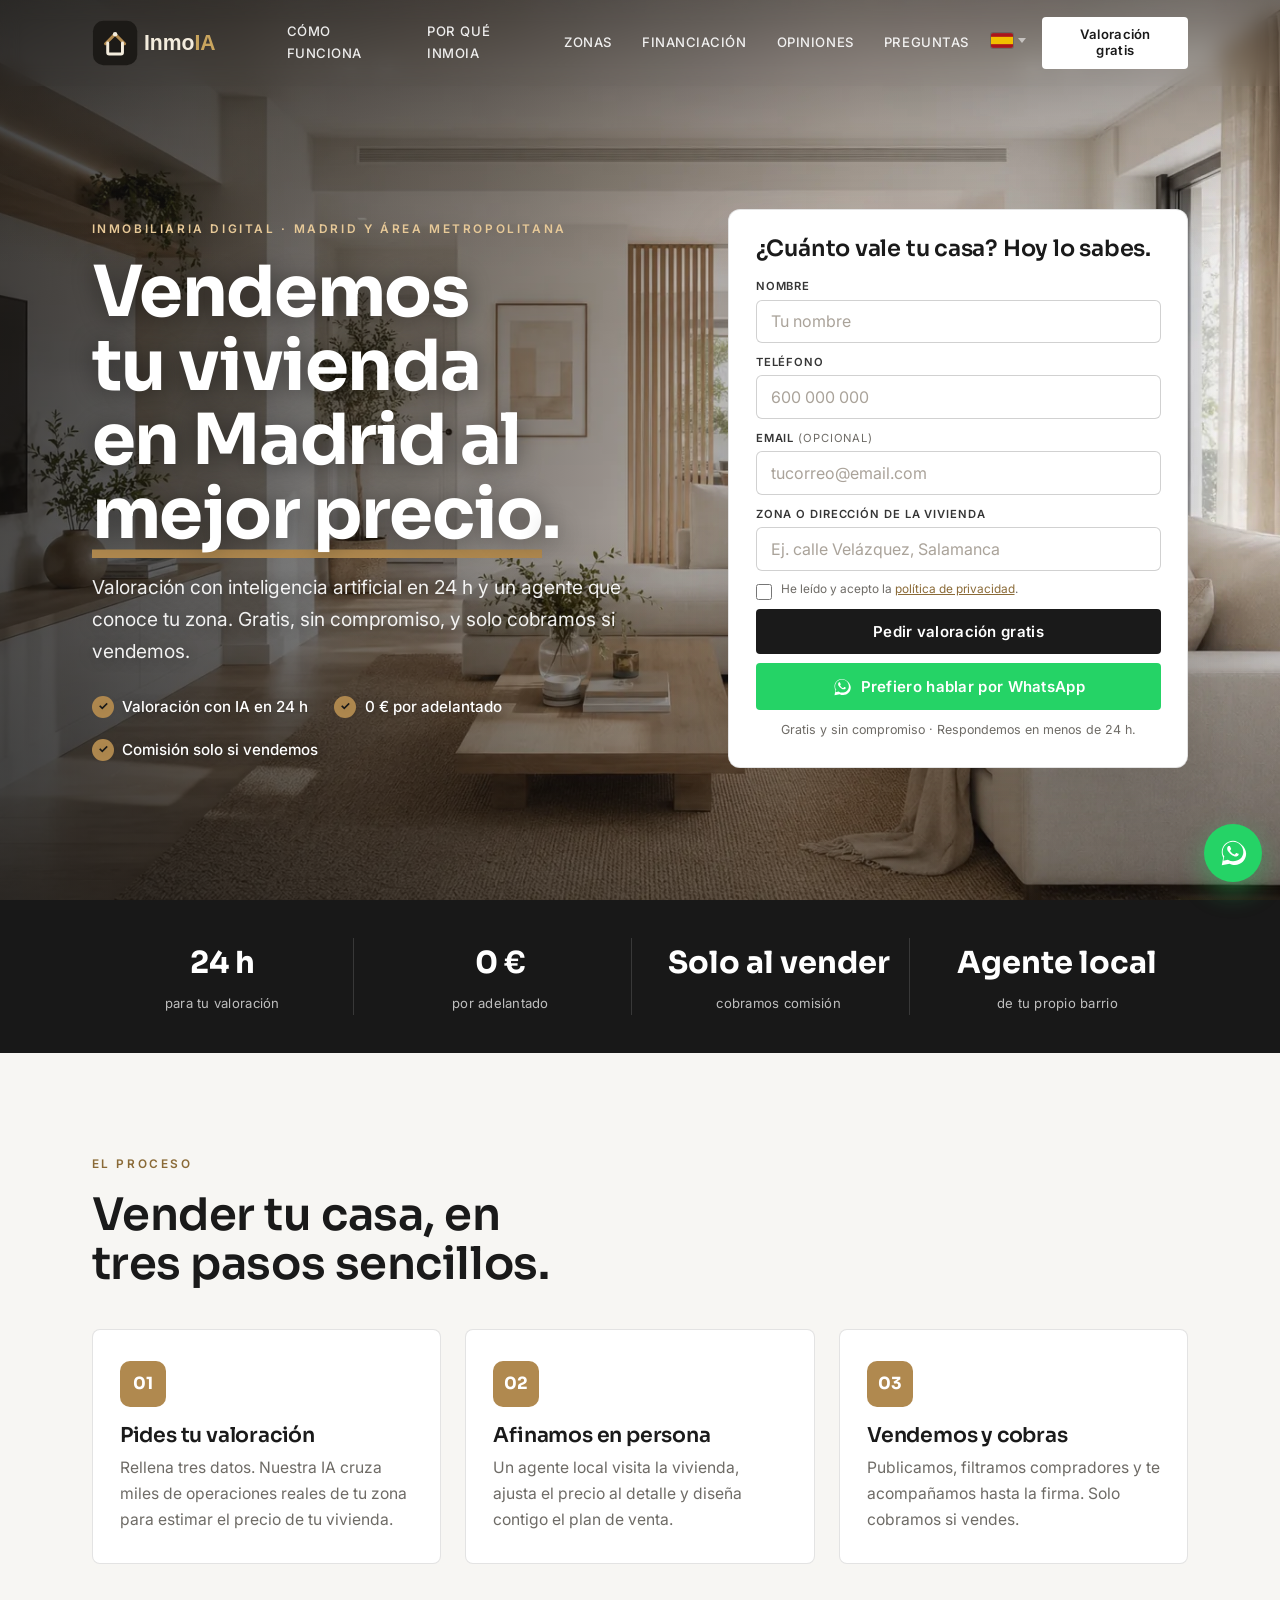
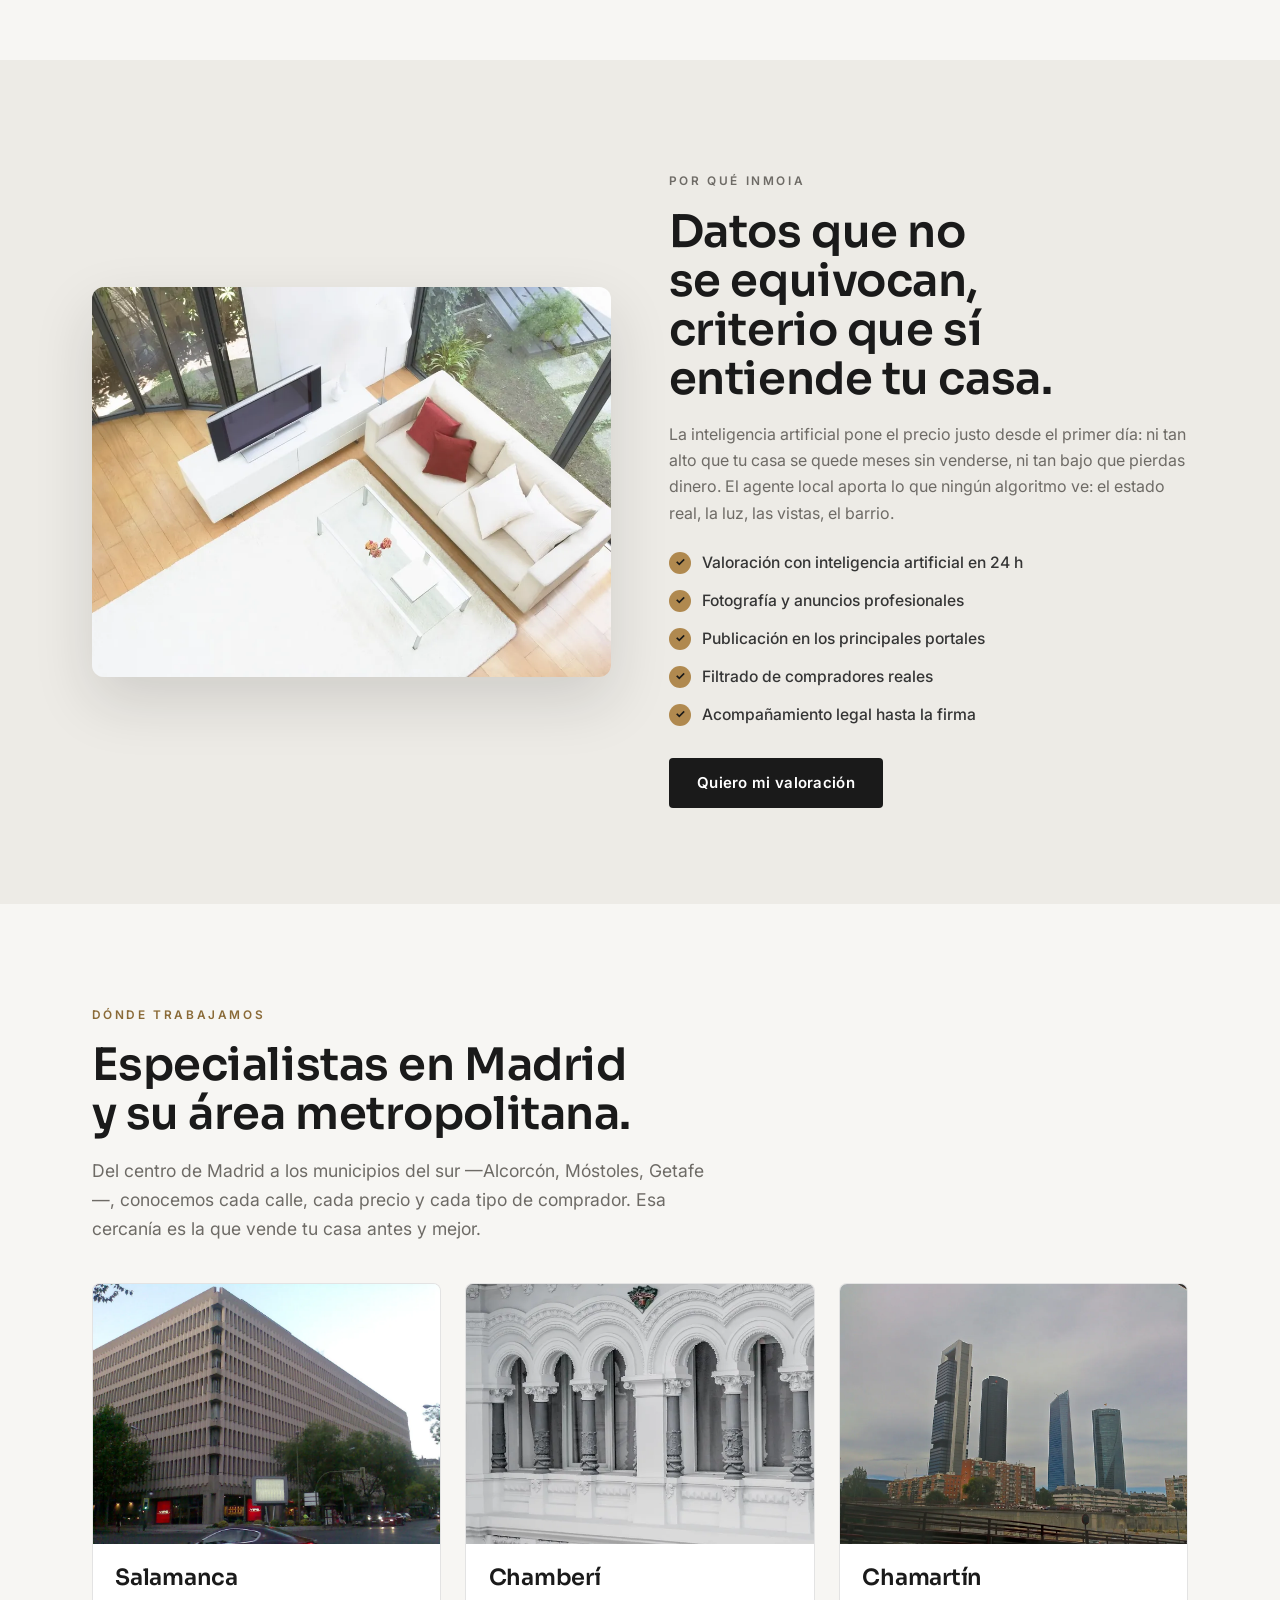
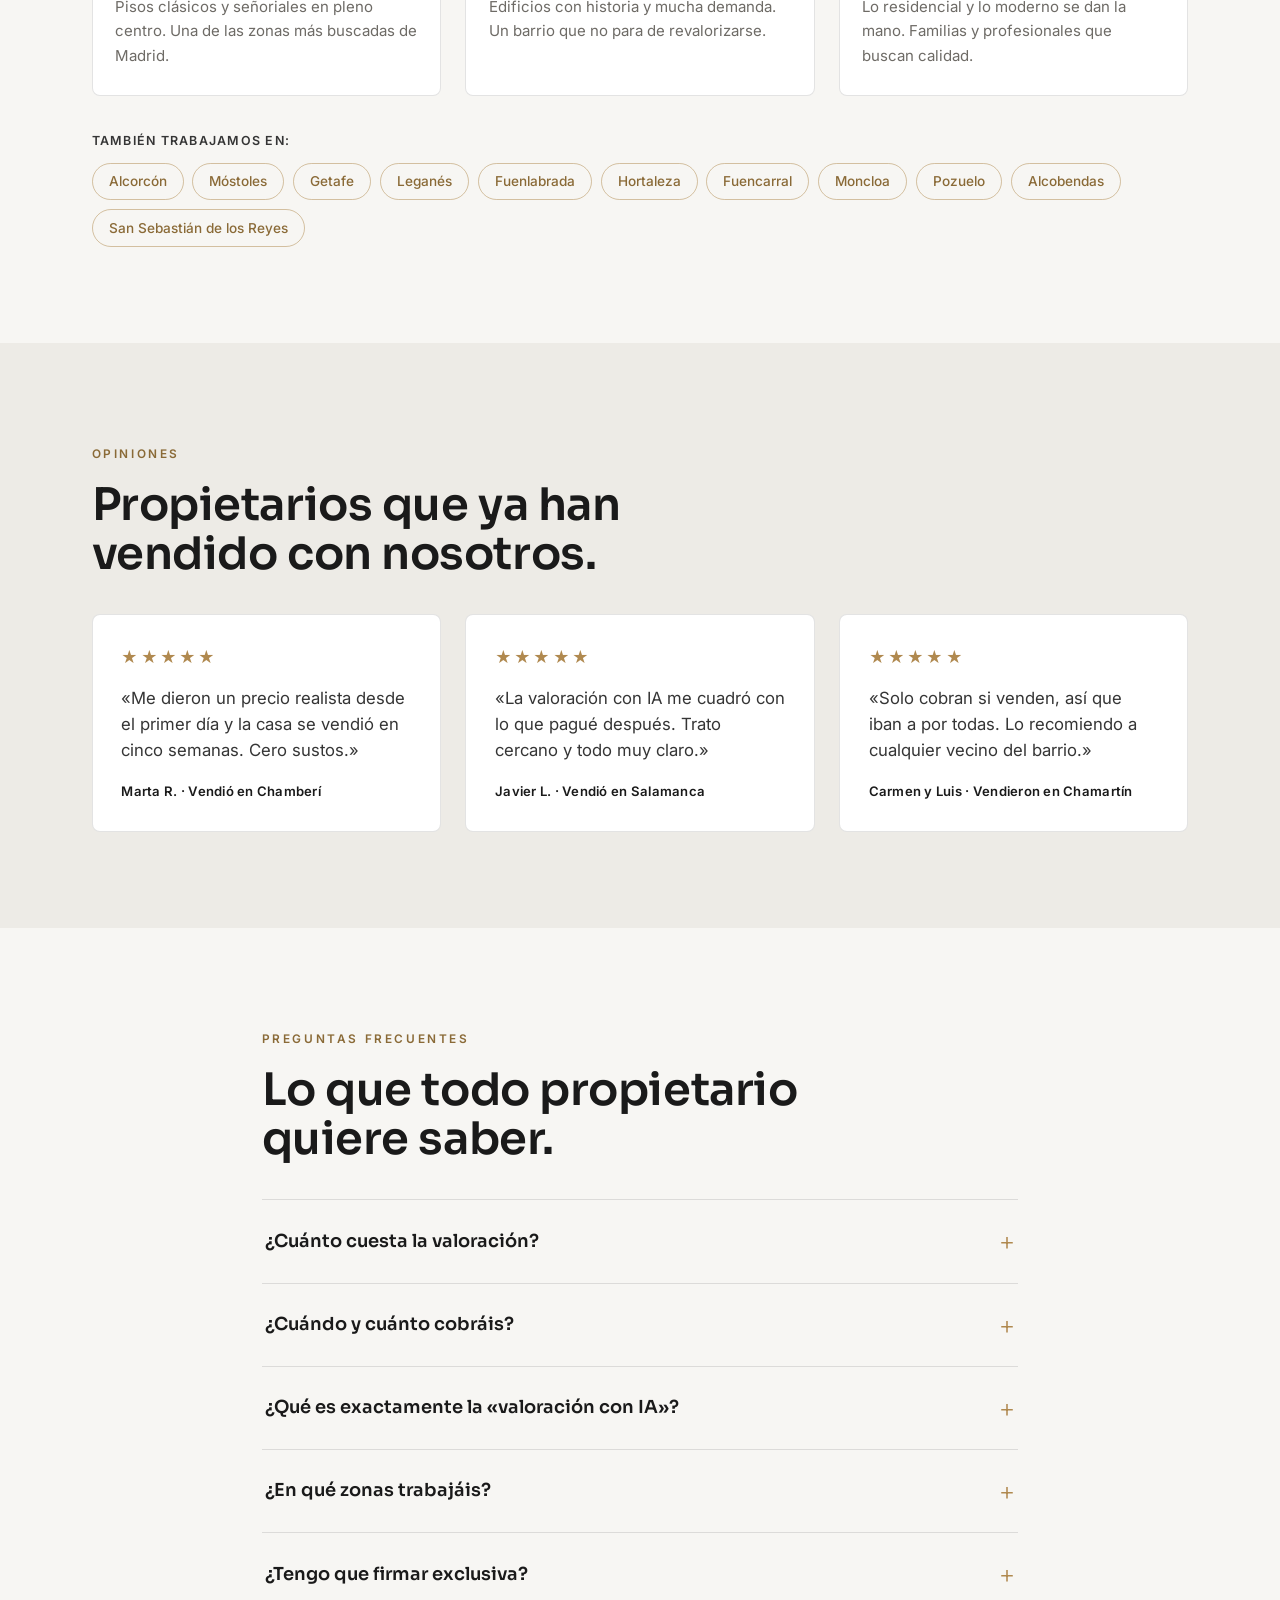
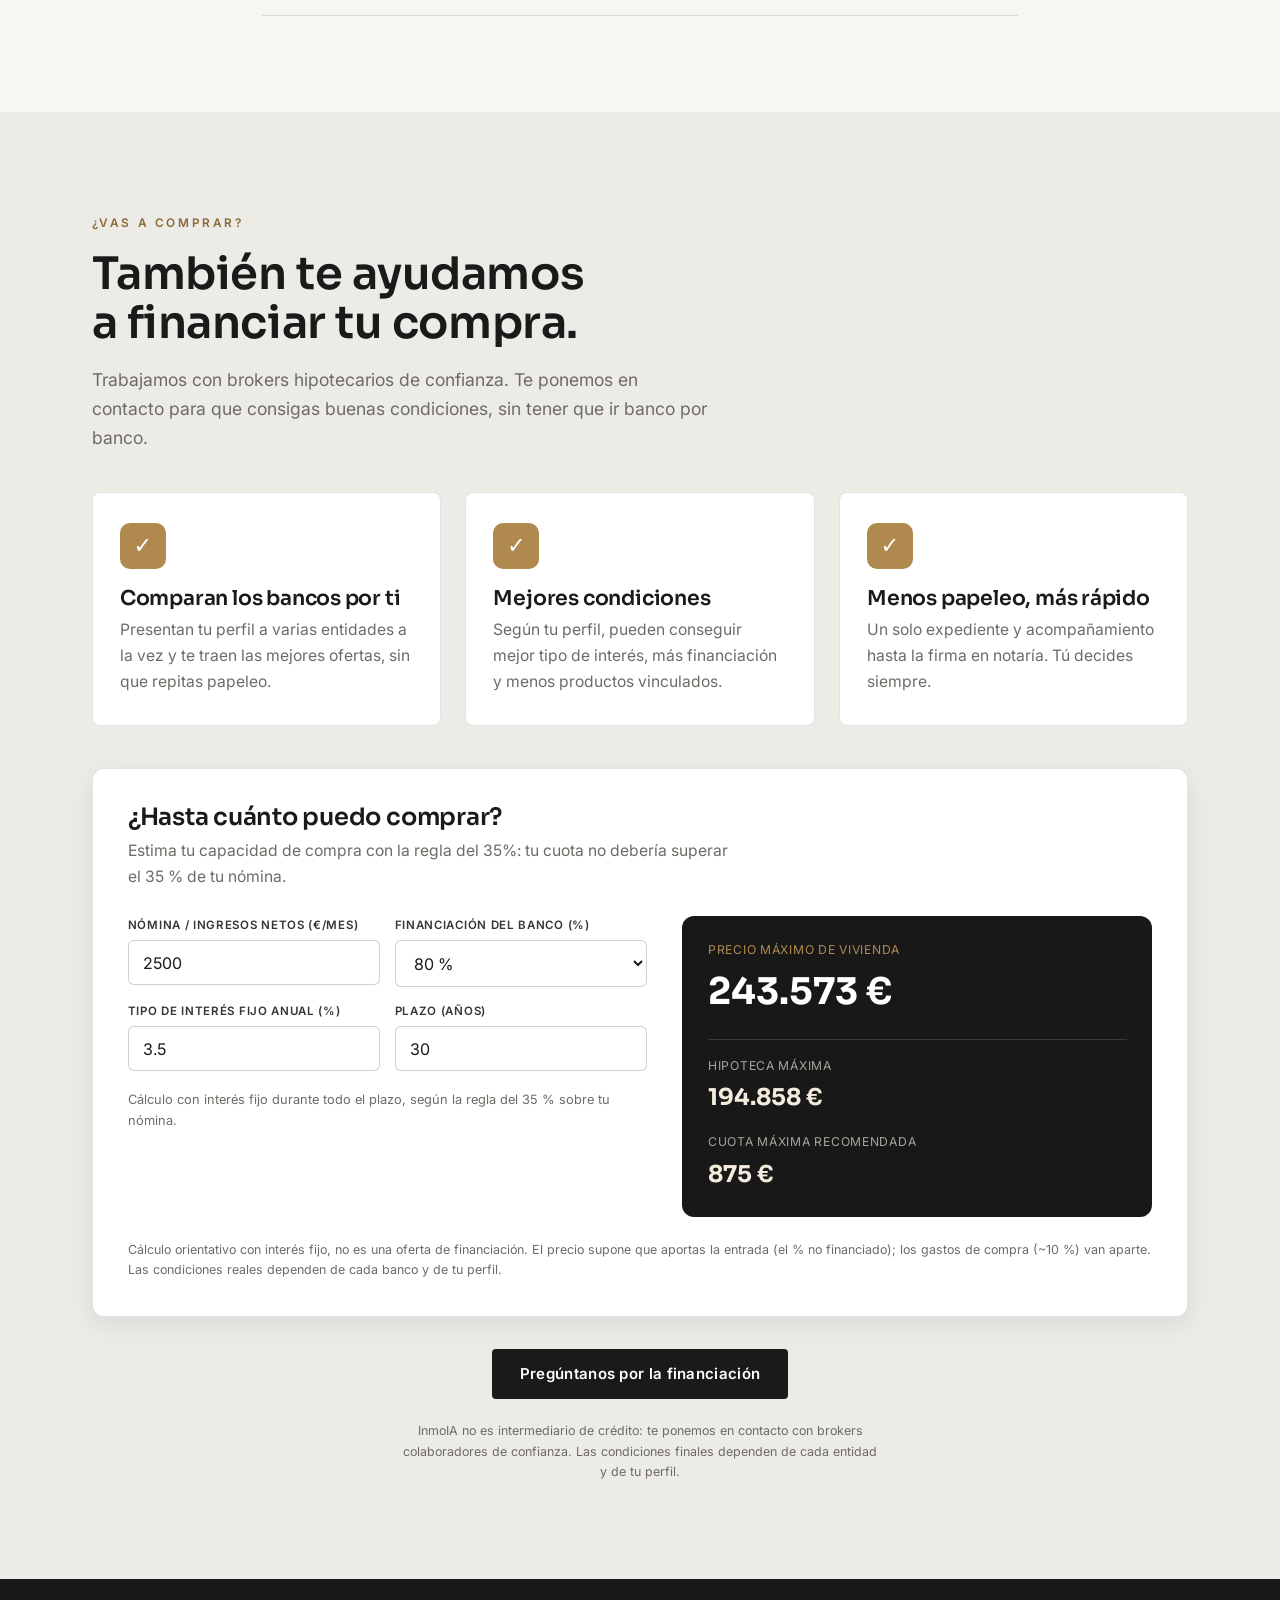
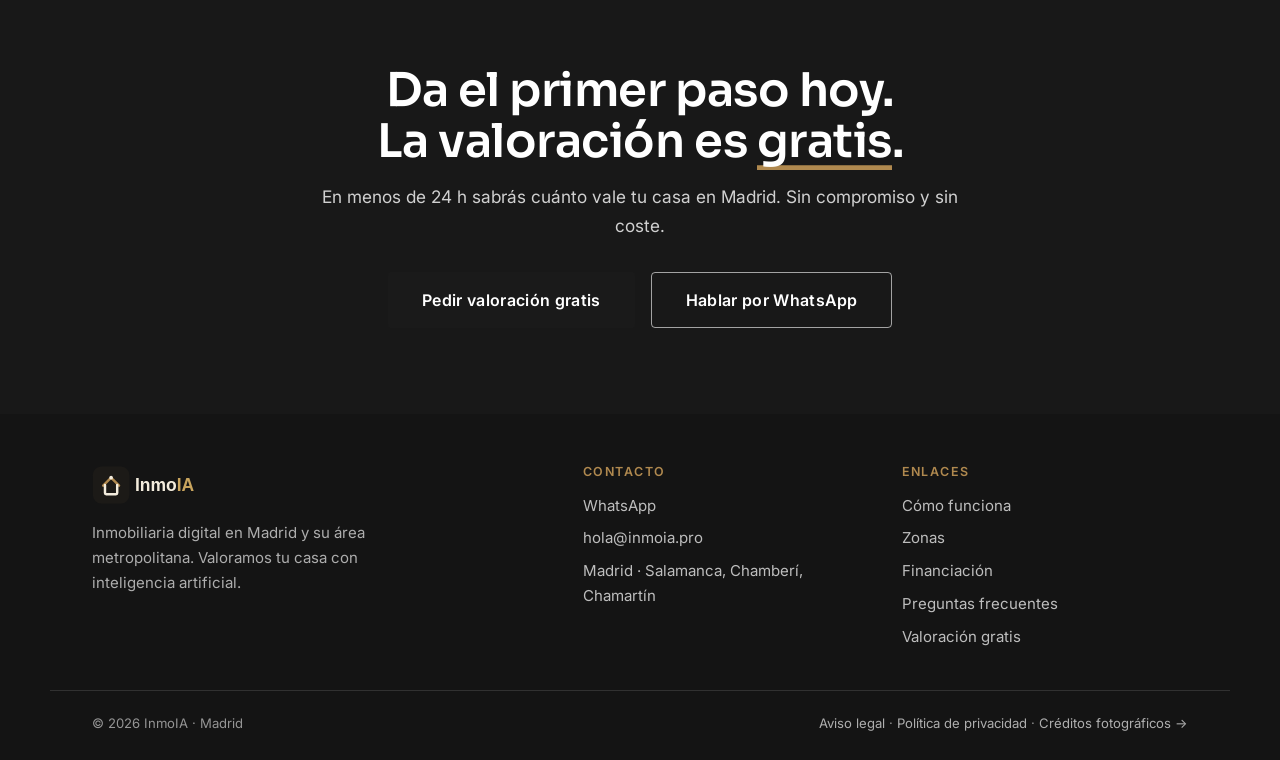
==== commit a72c8e15: "Calculadora: simplifica a nomina + selector de financiacion - Quita las celdas de ahorro disponible " ====
--- a/index.html
+++ b/index.html
@@ -23,7 +23,7 @@
 
   <link rel="preload" as="image" href="assets/img/hero-interior.webp?v=2" fetchpriority="high" />
   <link rel="stylesheet" href="styles_v4.css?v=20260617" />
-  <link rel="stylesheet" href="styles_v5.css?v=20260623b" />
+  <link rel="stylesheet" href="styles_v5.css?v=20260623c" />
 
   <script type="application/ld+json">
   {
@@ -330,22 +330,21 @@
           </div>
           <div class="calc-grid">
             <div class="calc-fields">
-              <label>
-                <span data-i18n="calc_in_income">Ingresos netos del hogar (€/mes)</span>
-                <input type="number" id="calc-income" inputmode="numeric" min="0" step="100" value="2500" />
-              </label>
-              <label>
-                <span data-i18n="calc_in_debts">Deudas mensuales actuales (€/mes)</span>
-                <input type="number" id="calc-debts" inputmode="numeric" min="0" step="50" value="0" />
-              </label>
-              <label>
-                <span data-i18n="calc_in_savings">Ahorro disponible (€)</span>
-                <input type="number" id="calc-savings" inputmode="numeric" min="0" step="1000" value="60000" />
-              </label>
-              <label>
-                <span data-i18n="calc_in_financing">Porcentaje de financiación del banco (%)</span>
-                <input type="number" id="calc-financing" inputmode="numeric" min="0" max="100" step="5" value="80" />
-              </label>
+              <div class="calc-two">
+                <label>
+                  <span data-i18n="calc_in_income">Nómina / ingresos netos (€/mes)</span>
+                  <input type="number" id="calc-income" inputmode="numeric" min="0" step="100" value="2500" />
+                </label>
+                <label>
+                  <span data-i18n="calc_in_financing">Financiación del banco (%)</span>
+                  <select id="calc-financing">
+                    <option value="70">70 %</option>
+                    <option value="80" selected>80 %</option>
+                    <option value="90">90 %</option>
+                    <option value="100">100 %</option>
+                  </select>
+                </label>
+              </div>
               <div class="calc-two">
                 <label>
                   <span data-i18n="calc_in_rate">Tipo de interés fijo anual (%)</span>
@@ -356,7 +355,7 @@
                   <input type="number" id="calc-term" inputmode="numeric" min="5" max="40" step="1" value="30" />
                 </label>
               </div>
-              <p class="calc-hint" data-i18n="calc_rate_hint">Cálculo con interés fijo durante todo el plazo. Lo habitual es financiar hasta el 80 % del precio.</p>
+              <p class="calc-hint" data-i18n="calc_rate_hint">Cálculo con interés fijo durante todo el plazo, según la regla del 35 % sobre tu nómina.</p>
             </div>
             <div class="calc-results" aria-live="polite">
               <div class="calc-result calc-result--main">
@@ -371,8 +370,6 @@
                 <span class="calc-label" data-i18n="calc_out_payment">Cuota máxima recomendada</span>
                 <strong id="calc-payment">—</strong>
               </div>
-              <p class="calc-effort"><span data-i18n="calc_out_effort">Esfuerzo (cuota / ingresos)</span>: <strong id="calc-effort-val">—</strong></p>
-              <p class="calc-warn" id="calc-warn" data-i18n="calc_warn" hidden>Con estos ingresos y deudas no queda cuota disponible. Reduce deudas o revisa los datos.</p>
             </div>
           </div>
           <p class="form-foot calc-disclaimer" data-i18n="calc_disclaimer">Cálculo orientativo, no es una oferta de financiación. Asume financiación de hasta el 80 % del precio y gastos de compra de ~10 %. Las condiciones reales dependen de cada banco y de tu perfil.</p>
@@ -434,8 +431,8 @@
     <svg viewBox="0 0 32 32" width="30" height="30" fill="currentColor" aria-hidden="true"><path d="M16 3C9.4 3 4 8.4 4 15c0 2.1.6 4.1 1.6 5.9L4 29l8.3-1.6c1.7.9 3.6 1.4 5.7 1.4 6.6 0 12-5.4 12-12S22.6 3 16 3zm0 21.8c-1.8 0-3.5-.5-5-1.4l-.4-.2-4.9 1 1-4.8-.3-.4C5.5 18.8 5 16.9 5 15 5 9 9.9 4.1 16 4.1S27 9 27 15 22.1 24.8 16 24.8zm6-7.6c-.3-.2-1.9-1-2.2-1.1-.3-.1-.5-.2-.7.2-.2.3-.8 1-1 1.2-.2.2-.4.2-.7.1-.3-.2-1.4-.5-2.6-1.6-1-.9-1.6-1.9-1.8-2.3-.2-.3 0-.5.1-.7.1-.1.3-.4.5-.6.1-.2.2-.3.3-.5.1-.2 0-.4 0-.6 0-.2-.7-1.7-1-2.3-.3-.6-.5-.5-.7-.5h-.6c-.2 0-.5.1-.8.4-.3.3-1 1-1 2.5s1.1 2.9 1.2 3.1c.2.2 2.1 3.2 5.1 4.5.7.3 1.3.5 1.7.6.7.2 1.4.2 1.9.1.6-.1 1.9-.8 2.1-1.5.3-.7.3-1.4.2-1.5-.1-.2-.3-.2-.6-.4z"/></svg>
   </a>
 
-  <script defer src="i18n.js?v=20260623c"></script>
+  <script defer src="i18n.js?v=20260623d"></script>
   <script defer src="main.js?v=20260623"></script>
-  <script defer src="calc.js?v=20260623c"></script>
+  <script defer src="calc.js?v=20260623d"></script>
 </body>
 </html>
--- a/styles_v5.css
+++ b/styles_v5.css
@@ -57,11 +57,12 @@
 .calc-grid { display: grid; grid-template-columns: 1.05fr .95fr; gap: clamp(1.2rem, 3vw, 2.2rem); margin-top: 1.6rem; align-items: start; }
 .calc-fields { display: flex; flex-direction: column; gap: .9rem; }
 .calc-fields label { display: flex; flex-direction: column; gap: .35rem; font-family: var(--font-body); font-weight: 600; font-size: .72rem; letter-spacing: .06em; text-transform: uppercase; color: var(--ink-soft); }
-.calc-fields input {
+.calc-fields input, .calc-fields select {
   font-family: var(--font-body); font-size: 1rem; color: var(--ink);
   padding: .72rem .9rem; border: 1px solid var(--line-2); border-radius: 6px; background: #fff; width: 100%;
 }
-.calc-fields input:focus { outline: none; border-color: var(--accent); box-shadow: 0 0 0 3px var(--accent-soft); }
+.calc-fields select { line-height: 1.5; cursor: pointer; appearance: auto; }
+.calc-fields input:focus, .calc-fields select:focus { outline: none; border-color: var(--accent); box-shadow: 0 0 0 3px var(--accent-soft); }
 .calc-two { display: grid; grid-template-columns: 1fr 1fr; gap: .9rem; }
 .calc-hint { font-family: var(--font-body); font-size: .8rem; color: var(--ink-mute); margin-top: .2rem; }
 
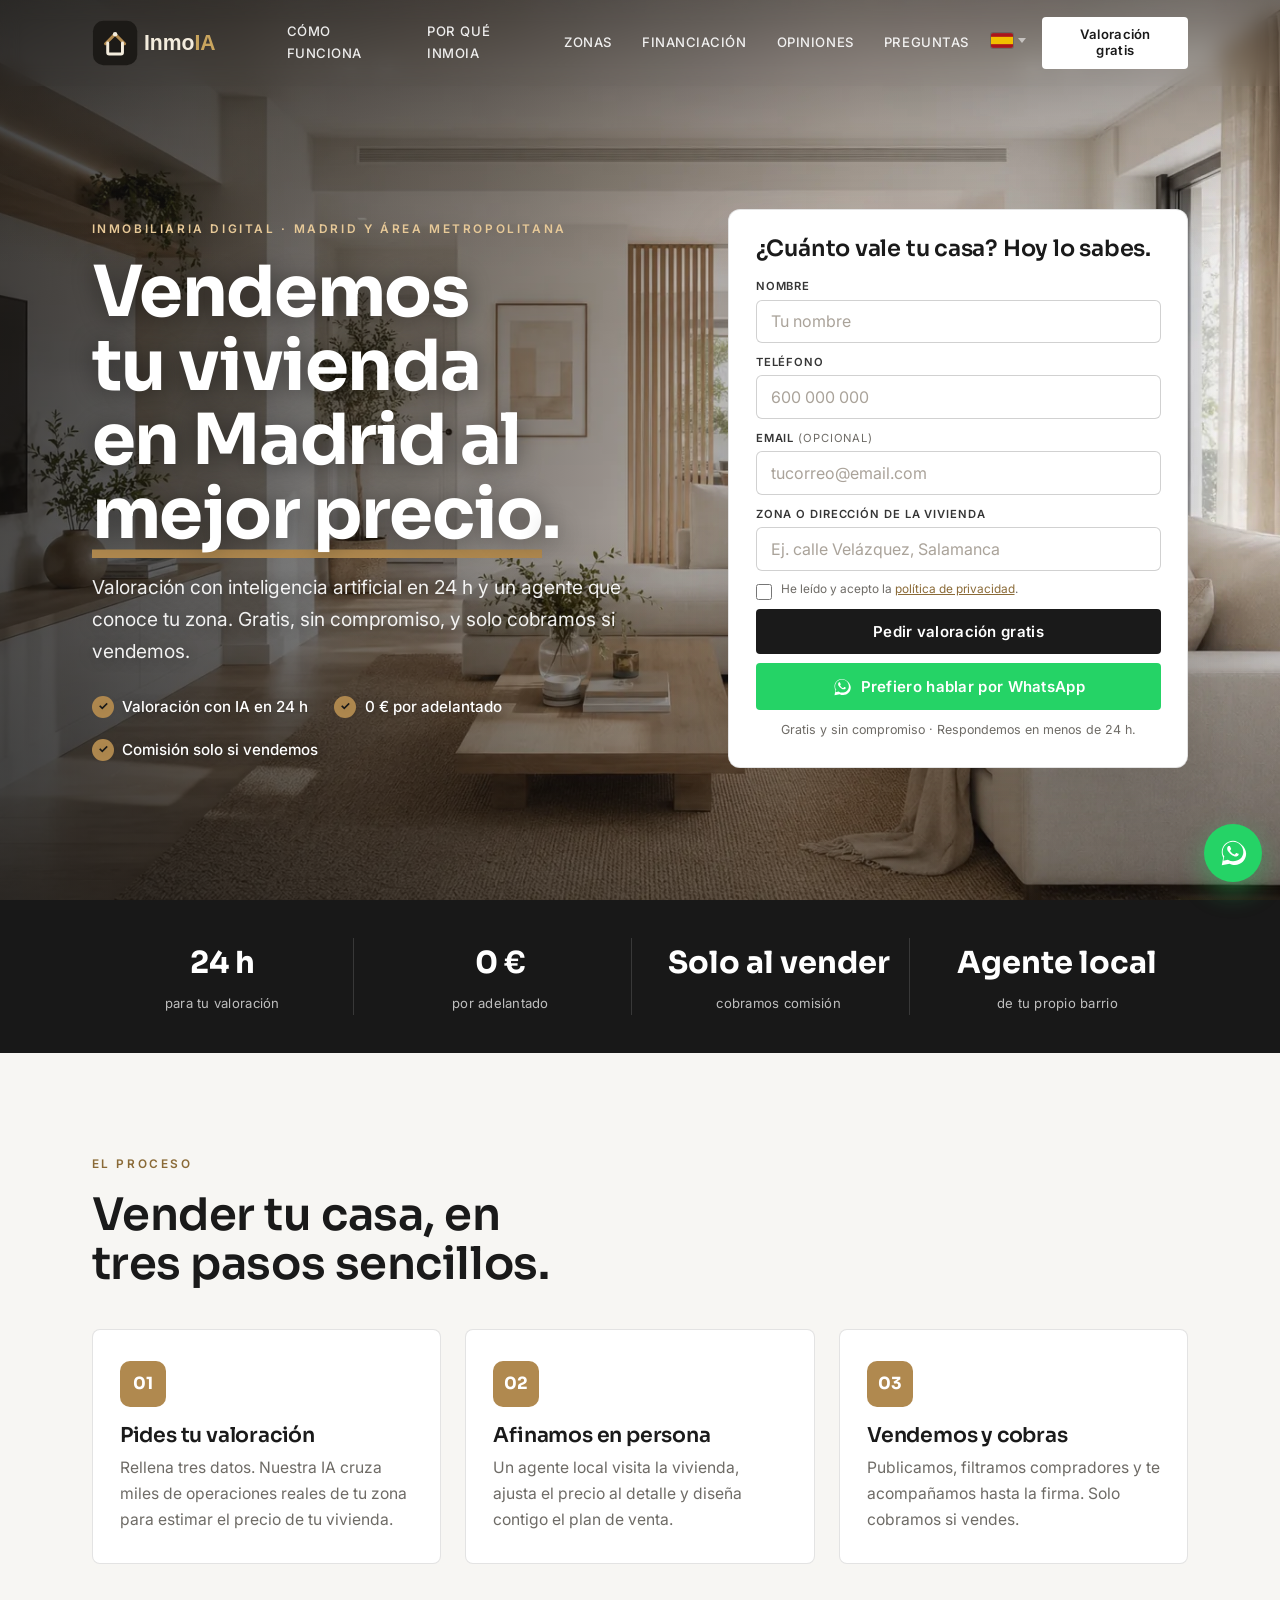
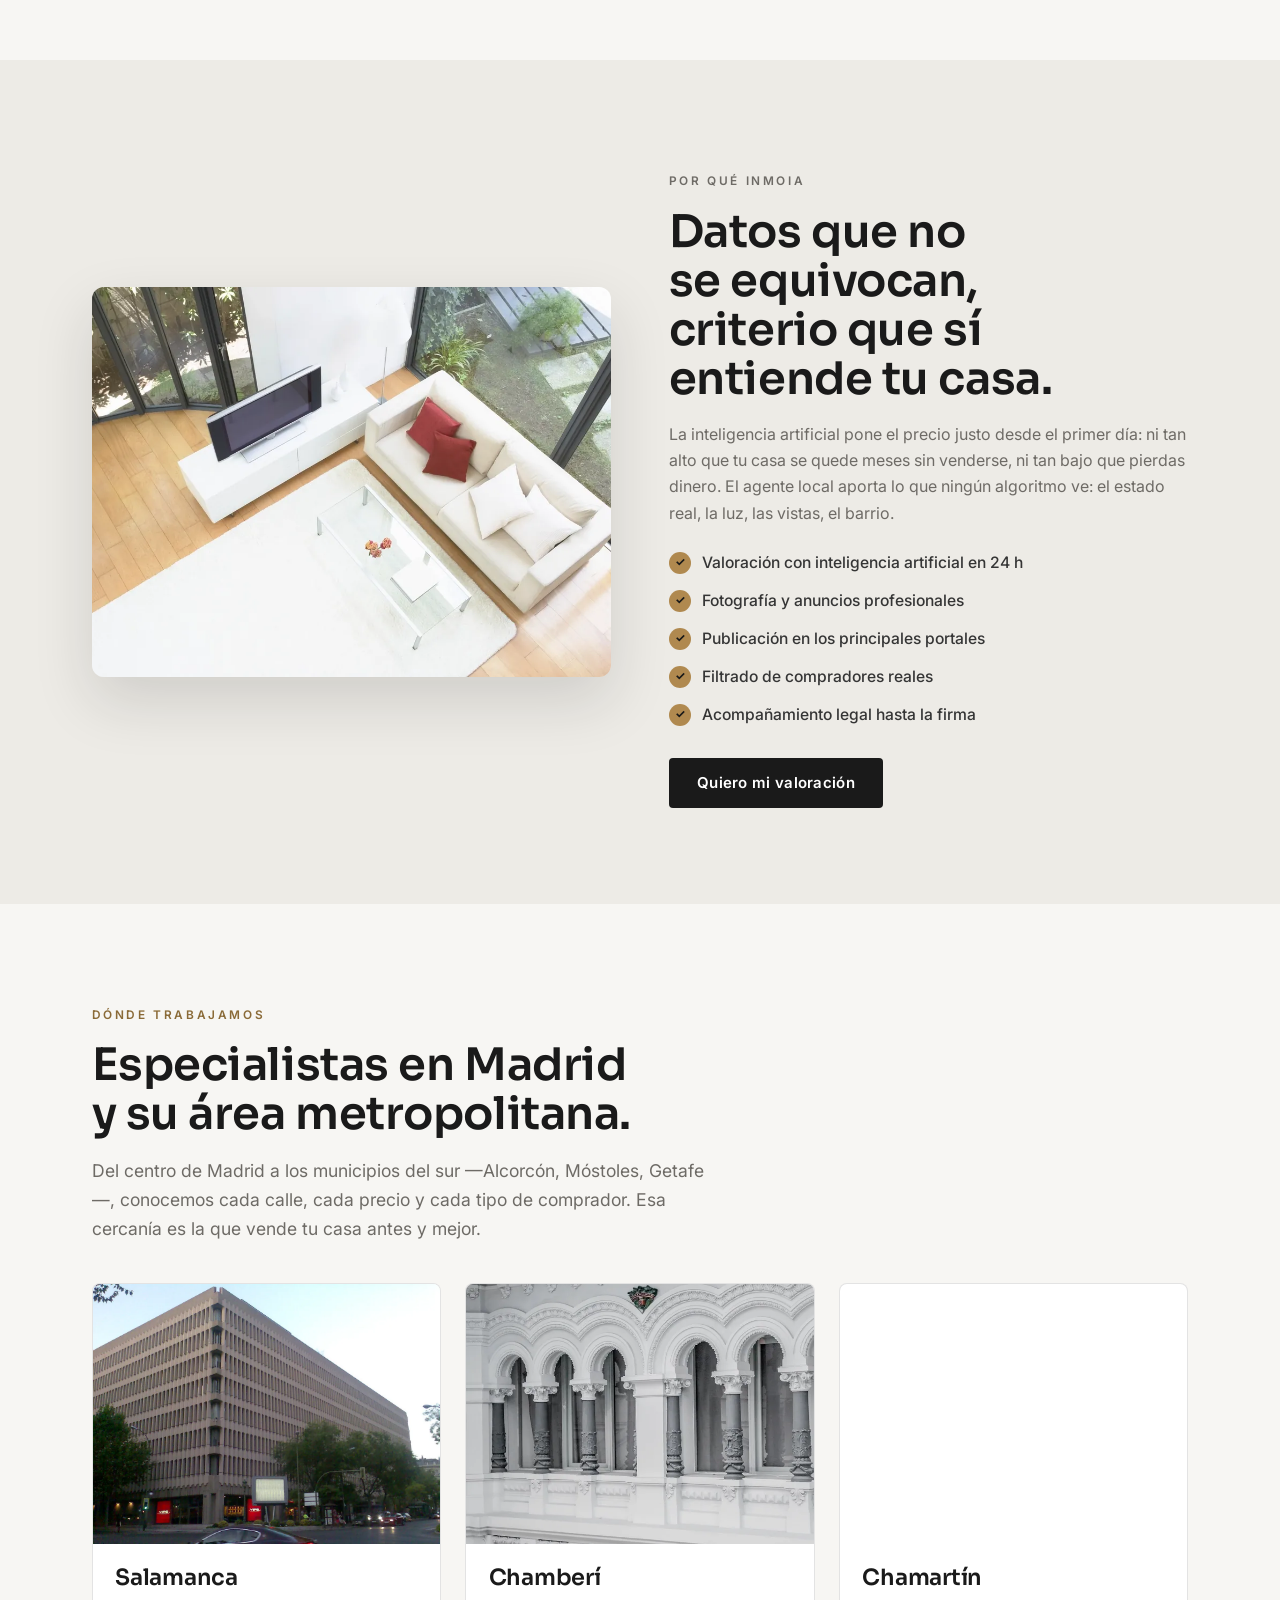
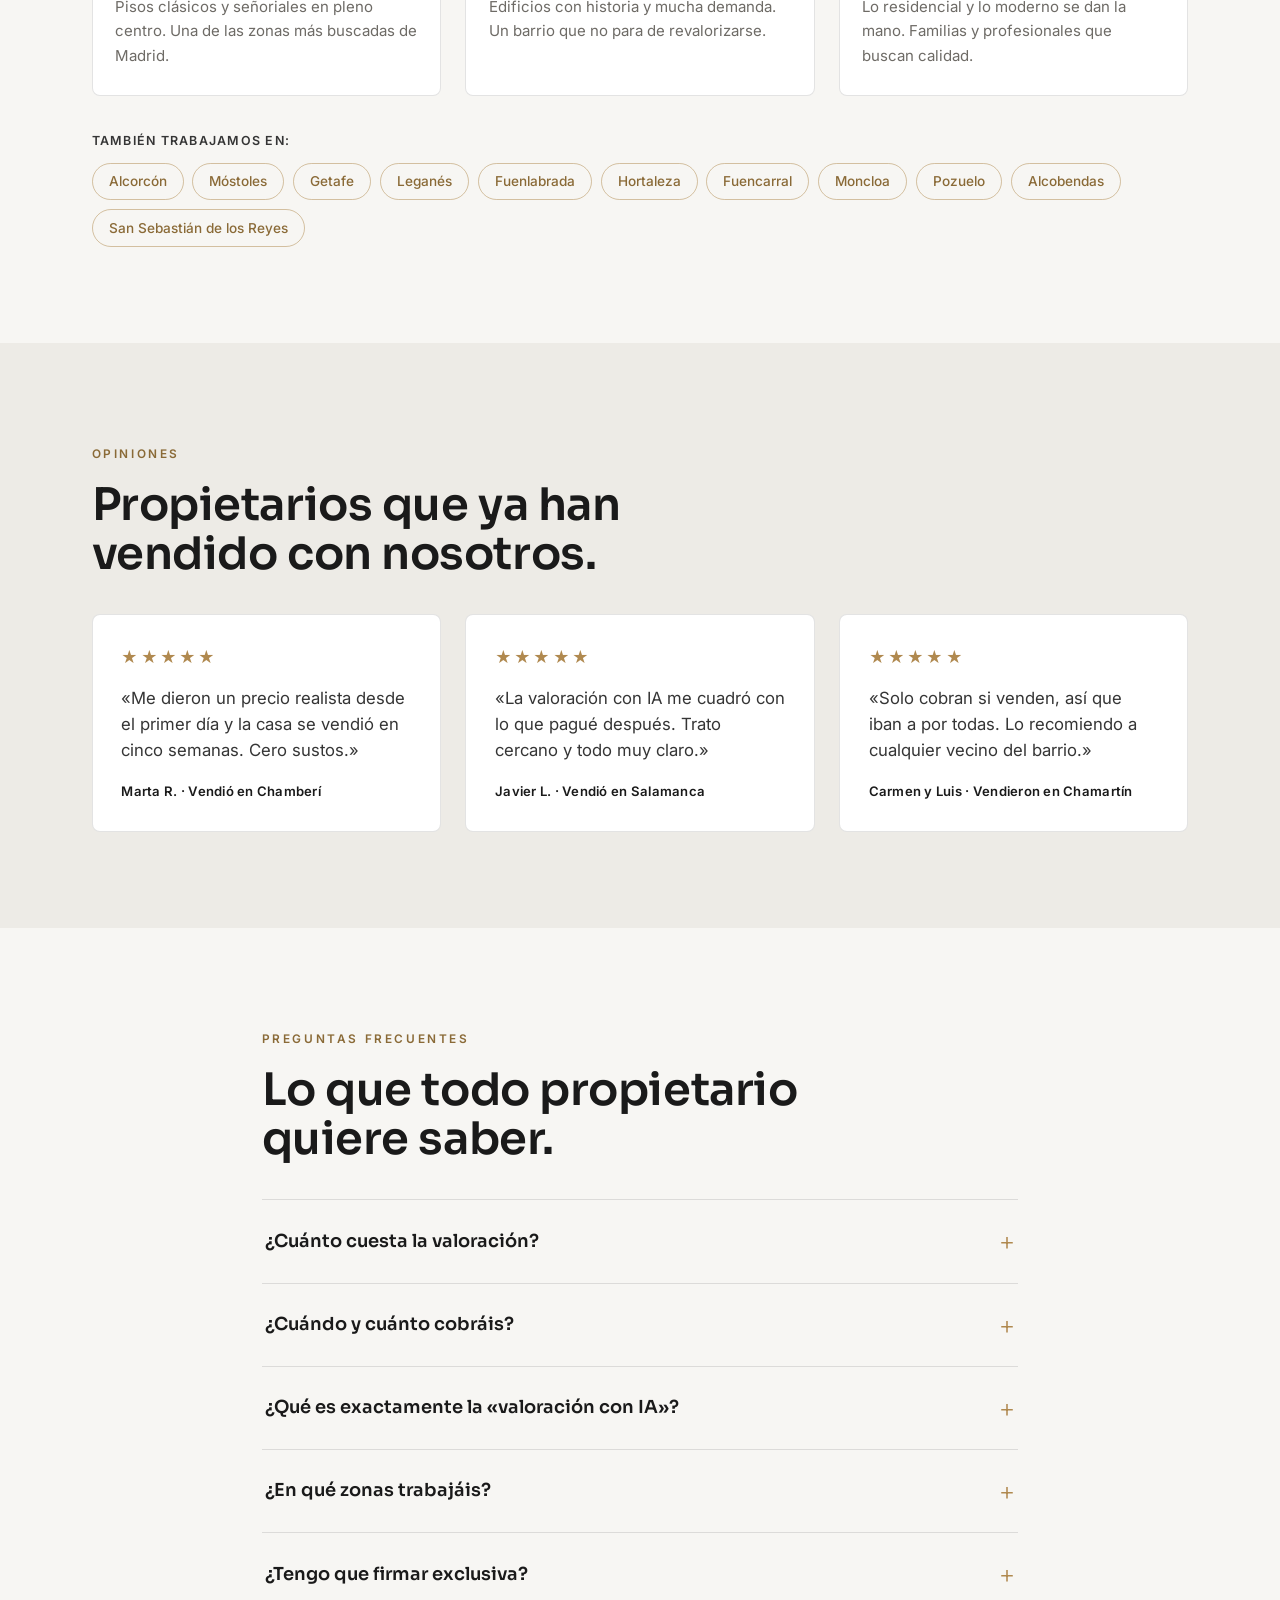
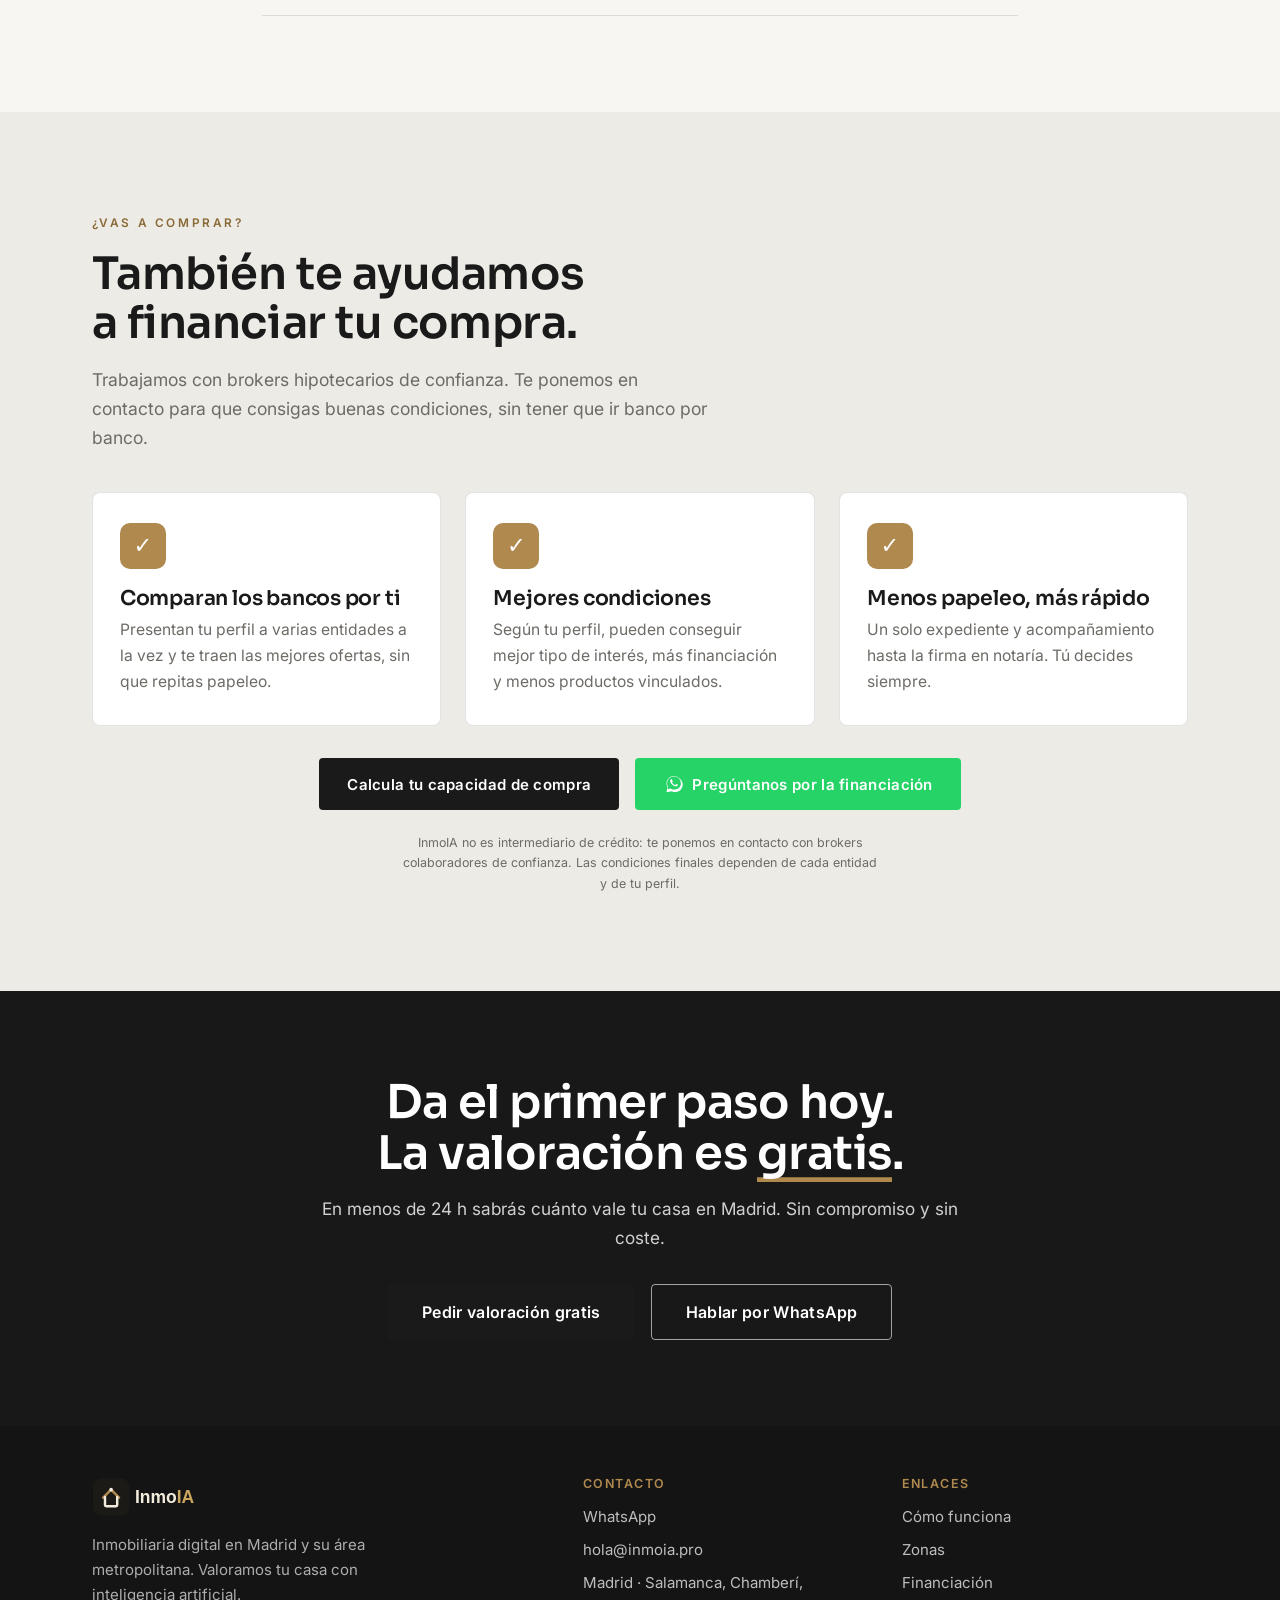
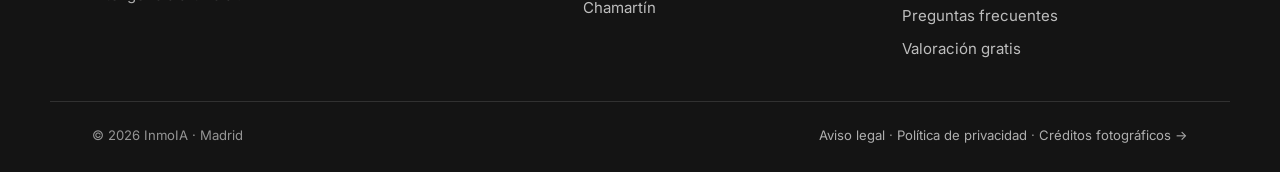
==== commit 0199615d: "Mueve la calculadora a su propia pagina (calculadora.html) - Saca la calculadora de la home: la secc" ====
--- a/index.html
+++ b/index.html
@@ -23,7 +23,7 @@
 
   <link rel="preload" as="image" href="assets/img/hero-interior.webp?v=2" fetchpriority="high" />
   <link rel="stylesheet" href="styles_v4.css?v=20260617" />
-  <link rel="stylesheet" href="styles_v5.css?v=20260623c" />
+  <link rel="stylesheet" href="styles_v5.css?v=20260623d" />
 
   <script type="application/ld+json">
   {
@@ -323,60 +323,11 @@
             <p data-i18n="fin_f3_p">Un solo expediente y acompañamiento hasta la firma en notaría. Tú decides siempre.</p>
           </article>
         </div>
-        <div class="calc reveal" id="calc-hipoteca">
-          <div class="calc-head">
-            <h3 data-i18n="calc_title">¿Hasta cuánto puedo comprar?</h3>
-            <p data-i18n="calc_sub">Estima tu capacidad de compra con la regla del 35%: tu cuota no debería superar el 35 % de tus ingresos, menos las deudas que ya pagas.</p>
-          </div>
-          <div class="calc-grid">
-            <div class="calc-fields">
-              <div class="calc-two">
-                <label>
-                  <span data-i18n="calc_in_income">Nómina / ingresos netos (€/mes)</span>
-                  <input type="number" id="calc-income" inputmode="numeric" min="0" step="100" value="2500" />
-                </label>
-                <label>
-                  <span data-i18n="calc_in_financing">Financiación del banco (%)</span>
-                  <select id="calc-financing">
-                    <option value="70">70 %</option>
-                    <option value="80" selected>80 %</option>
-                    <option value="90">90 %</option>
-                    <option value="100">100 %</option>
-                  </select>
-                </label>
-              </div>
-              <div class="calc-two">
-                <label>
-                  <span data-i18n="calc_in_rate">Tipo de interés fijo anual (%)</span>
-                  <input type="number" id="calc-rate" inputmode="decimal" min="0" max="20" step="0.1" value="3.5" />
-                </label>
-                <label>
-                  <span data-i18n="calc_in_term">Plazo (años)</span>
-                  <input type="number" id="calc-term" inputmode="numeric" min="5" max="40" step="1" value="30" />
-                </label>
-              </div>
-              <p class="calc-hint" data-i18n="calc_rate_hint">Cálculo con interés fijo durante todo el plazo, según la regla del 35 % sobre tu nómina.</p>
-            </div>
-            <div class="calc-results" aria-live="polite">
-              <div class="calc-result calc-result--main">
-                <span class="calc-label" data-i18n="calc_out_price">Precio máximo de vivienda</span>
-                <strong id="calc-price">—</strong>
-              </div>
-              <div class="calc-result">
-                <span class="calc-label" data-i18n="calc_out_loan">Hipoteca máxima</span>
-                <strong id="calc-loan">—</strong>
-              </div>
-              <div class="calc-result">
-                <span class="calc-label" data-i18n="calc_out_payment">Cuota máxima recomendada</span>
-                <strong id="calc-payment">—</strong>
-              </div>
-            </div>
-          </div>
-          <p class="form-foot calc-disclaimer" data-i18n="calc_disclaimer">Cálculo orientativo, no es una oferta de financiación. Asume financiación de hasta el 80 % del precio y gastos de compra de ~10 %. Las condiciones reales dependen de cada banco y de tu perfil.</p>
-        </div>
-
         <div class="cta-actions">
-          <a class="btn btn-primary" data-wa-link data-wa-text="Hola InmoIA 👋 Voy a comprar vivienda en Madrid y me gustaría que me pongáis en contacto con un broker hipotecario." href="#" rel="noopener" data-i18n="fin_btn">Pregúntanos por la financiación</a>
+          <a class="btn btn-primary" href="calculadora.html" data-i18n="calc_link">Calcula tu capacidad de compra</a>
+          <a class="btn btn-whatsapp" data-wa-link data-wa-text="Hola InmoIA 👋 Voy a comprar vivienda en Madrid y me gustaría que me pongáis en contacto con un broker hipotecario." href="#" rel="noopener">
+            <svg class="wa-ico" viewBox="0 0 32 32" width="20" height="20" fill="currentColor" aria-hidden="true"><path d="M16 3C9.4 3 4 8.4 4 15c0 2.1.6 4.1 1.6 5.9L4 29l8.3-1.6c1.7.9 3.6 1.4 5.7 1.4 6.6 0 12-5.4 12-12S22.6 3 16 3zm0 21.8c-1.8 0-3.5-.5-5-1.4l-.4-.2-4.9 1 1-4.8-.3-.4C5.5 18.8 5 16.9 5 15 5 9 9.9 4.1 16 4.1S27 9 27 15 22.1 24.8 16 24.8zm6-7.6c-.3-.2-1.9-1-2.2-1.1-.3-.1-.5-.2-.7.2-.2.3-.8 1-1 1.2-.2.2-.4.2-.7.1-.3-.2-1.4-.5-2.6-1.6-1-.9-1.6-1.9-1.8-2.3-.2-.3 0-.5.1-.7.1-.1.3-.4.5-.6.1-.2.2-.3.3-.5.1-.2 0-.4 0-.6 0-.2-.7-1.7-1-2.3-.3-.6-.5-.5-.7-.5h-.6c-.2 0-.5.1-.8.4-.3.3-1 1-1 2.5s1.1 2.9 1.2 3.1c.2.2 2.1 3.2 5.1 4.5.7.3 1.3.5 1.7.6.7.2 1.4.2 1.9.1.6-.1 1.9-.8 2.1-1.5.3-.7.3-1.4.2-1.5-.1-.2-.3-.2-.6-.4z"/></svg> <span data-i18n="fin_btn">Pregúntanos por la financiación</span>
+          </a>
         </div>
         <p class="form-foot reveal fin-note" data-i18n="fin_note">InmoIA no es intermediario de crédito: te ponemos en contacto con brokers colaboradores de confianza. Las condiciones finales dependen de cada entidad y de tu perfil.</p>
       </div>
@@ -431,8 +382,7 @@
     <svg viewBox="0 0 32 32" width="30" height="30" fill="currentColor" aria-hidden="true"><path d="M16 3C9.4 3 4 8.4 4 15c0 2.1.6 4.1 1.6 5.9L4 29l8.3-1.6c1.7.9 3.6 1.4 5.7 1.4 6.6 0 12-5.4 12-12S22.6 3 16 3zm0 21.8c-1.8 0-3.5-.5-5-1.4l-.4-.2-4.9 1 1-4.8-.3-.4C5.5 18.8 5 16.9 5 15 5 9 9.9 4.1 16 4.1S27 9 27 15 22.1 24.8 16 24.8zm6-7.6c-.3-.2-1.9-1-2.2-1.1-.3-.1-.5-.2-.7.2-.2.3-.8 1-1 1.2-.2.2-.4.2-.7.1-.3-.2-1.4-.5-2.6-1.6-1-.9-1.6-1.9-1.8-2.3-.2-.3 0-.5.1-.7.1-.1.3-.4.5-.6.1-.2.2-.3.3-.5.1-.2 0-.4 0-.6 0-.2-.7-1.7-1-2.3-.3-.6-.5-.5-.7-.5h-.6c-.2 0-.5.1-.8.4-.3.3-1 1-1 2.5s1.1 2.9 1.2 3.1c.2.2 2.1 3.2 5.1 4.5.7.3 1.3.5 1.7.6.7.2 1.4.2 1.9.1.6-.1 1.9-.8 2.1-1.5.3-.7.3-1.4.2-1.5-.1-.2-.3-.2-.6-.4z"/></svg>
   </a>
 
-  <script defer src="i18n.js?v=20260623d"></script>
-  <script defer src="main.js?v=20260623"></script>
-  <script defer src="calc.js?v=20260623d"></script>
+  <script defer src="i18n.js?v=20260623e"></script>
+  <script defer src="main.js?v=20260623e"></script>
 </body>
 </html>
--- a/styles_v5.css
+++ b/styles_v5.css
@@ -81,6 +81,16 @@
 @media (max-width: 760px) {
   .calc-grid { grid-template-columns: 1fr; }
 }
+@media (max-width: 520px) {
+  .calc-two { grid-template-columns: 1fr; }
+}
+
+/* ---------- Página dedicada de la calculadora ---------- */
+.calc-page { padding-top: calc(var(--header-h) + 3rem); }
+.calc-page .calc { max-width: 940px; }
+.calc-back { margin-top: 1.6rem; }
+.calc-back a { font-family: var(--font-body); font-weight: 600; color: var(--accent-deep); }
+.calc-back a:hover { text-decoration: underline; }
 
 /* ---------- Selector de idioma (desplegable) ---------- */
 .header-right { display: flex; align-items: center; gap: .8rem; }
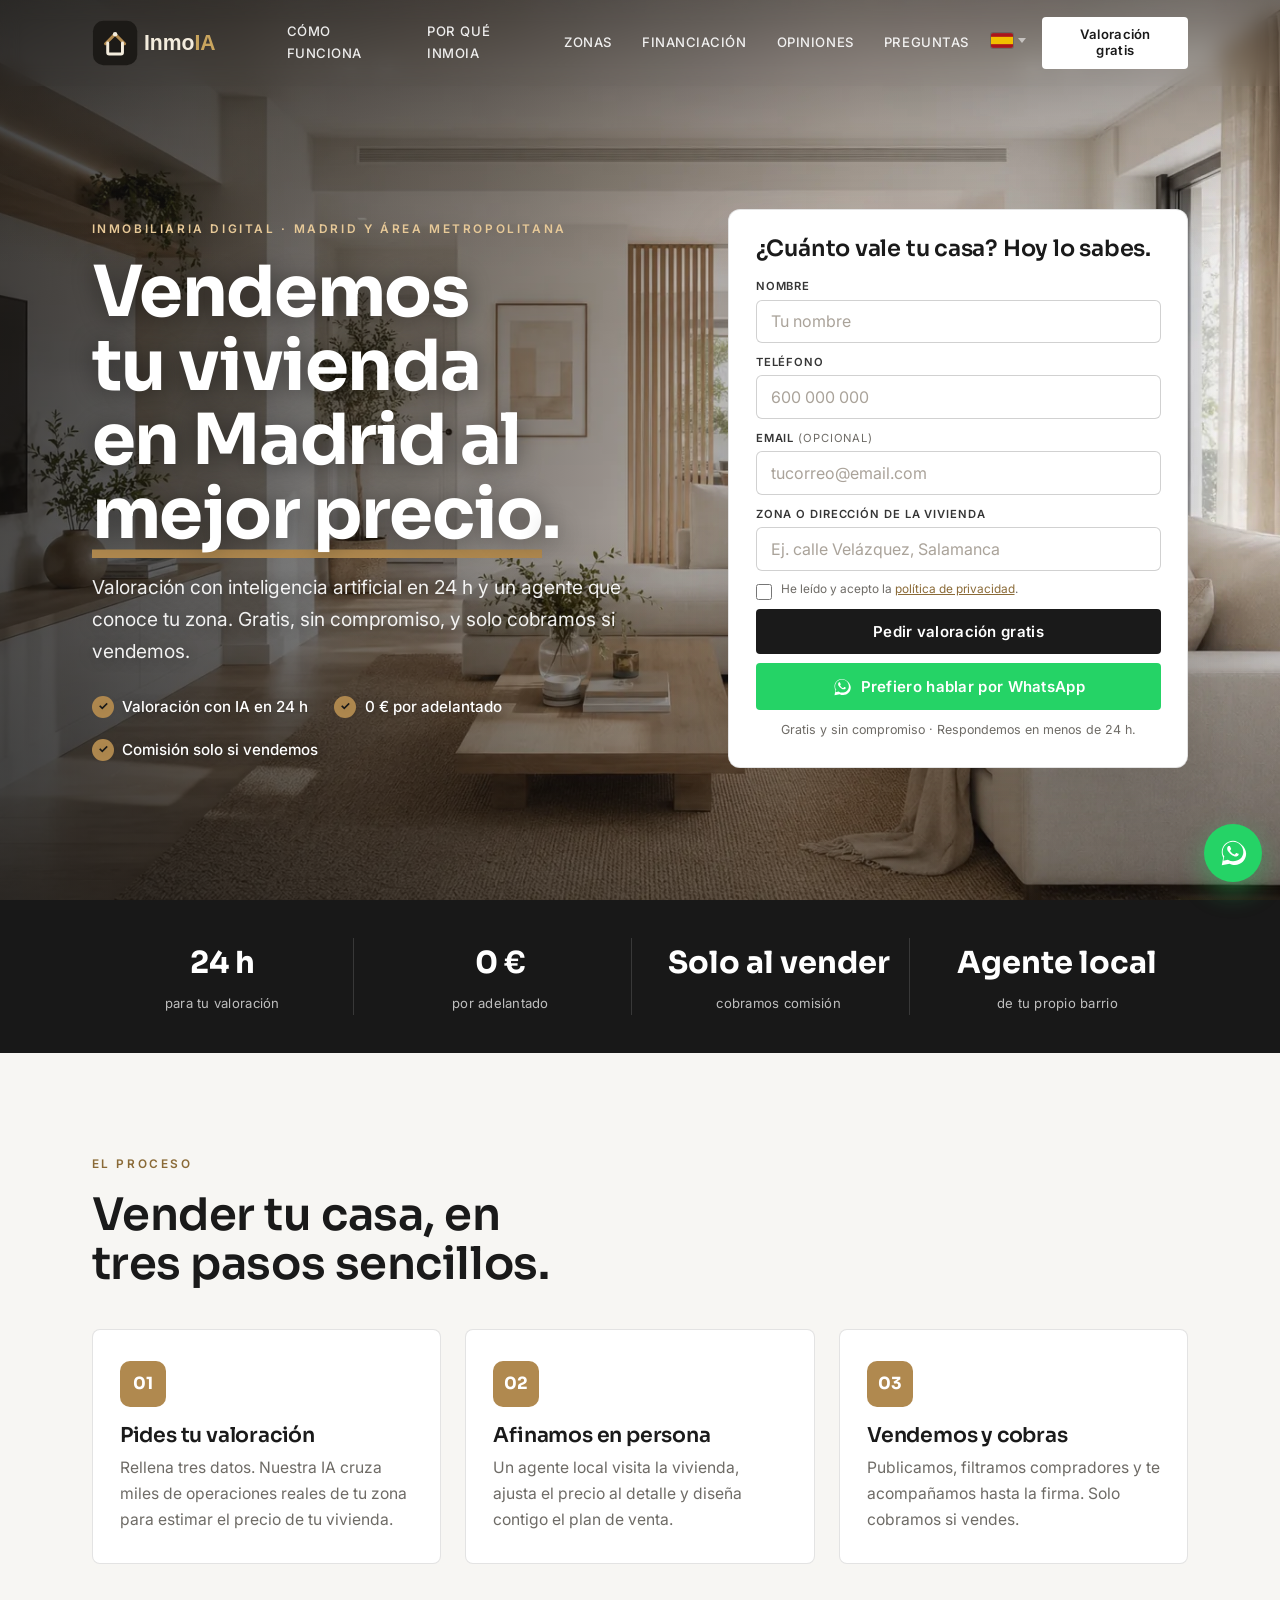
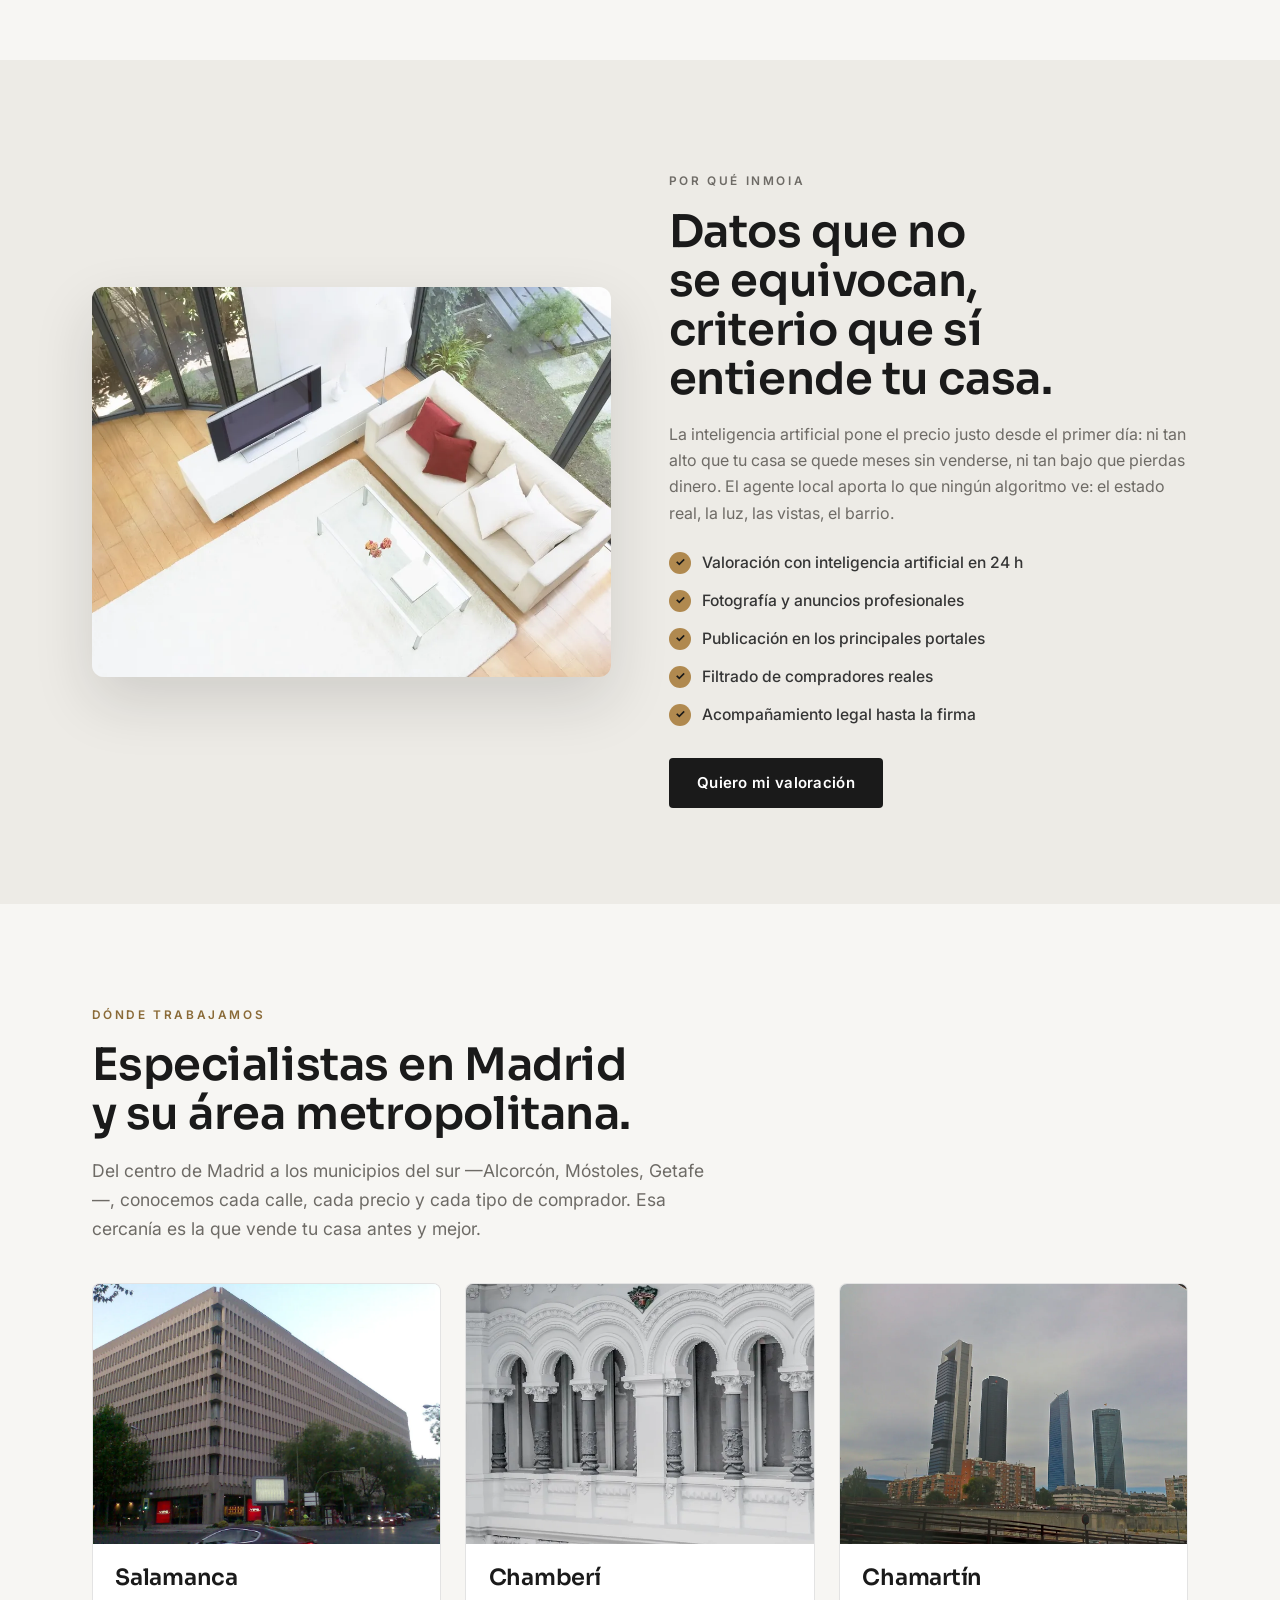
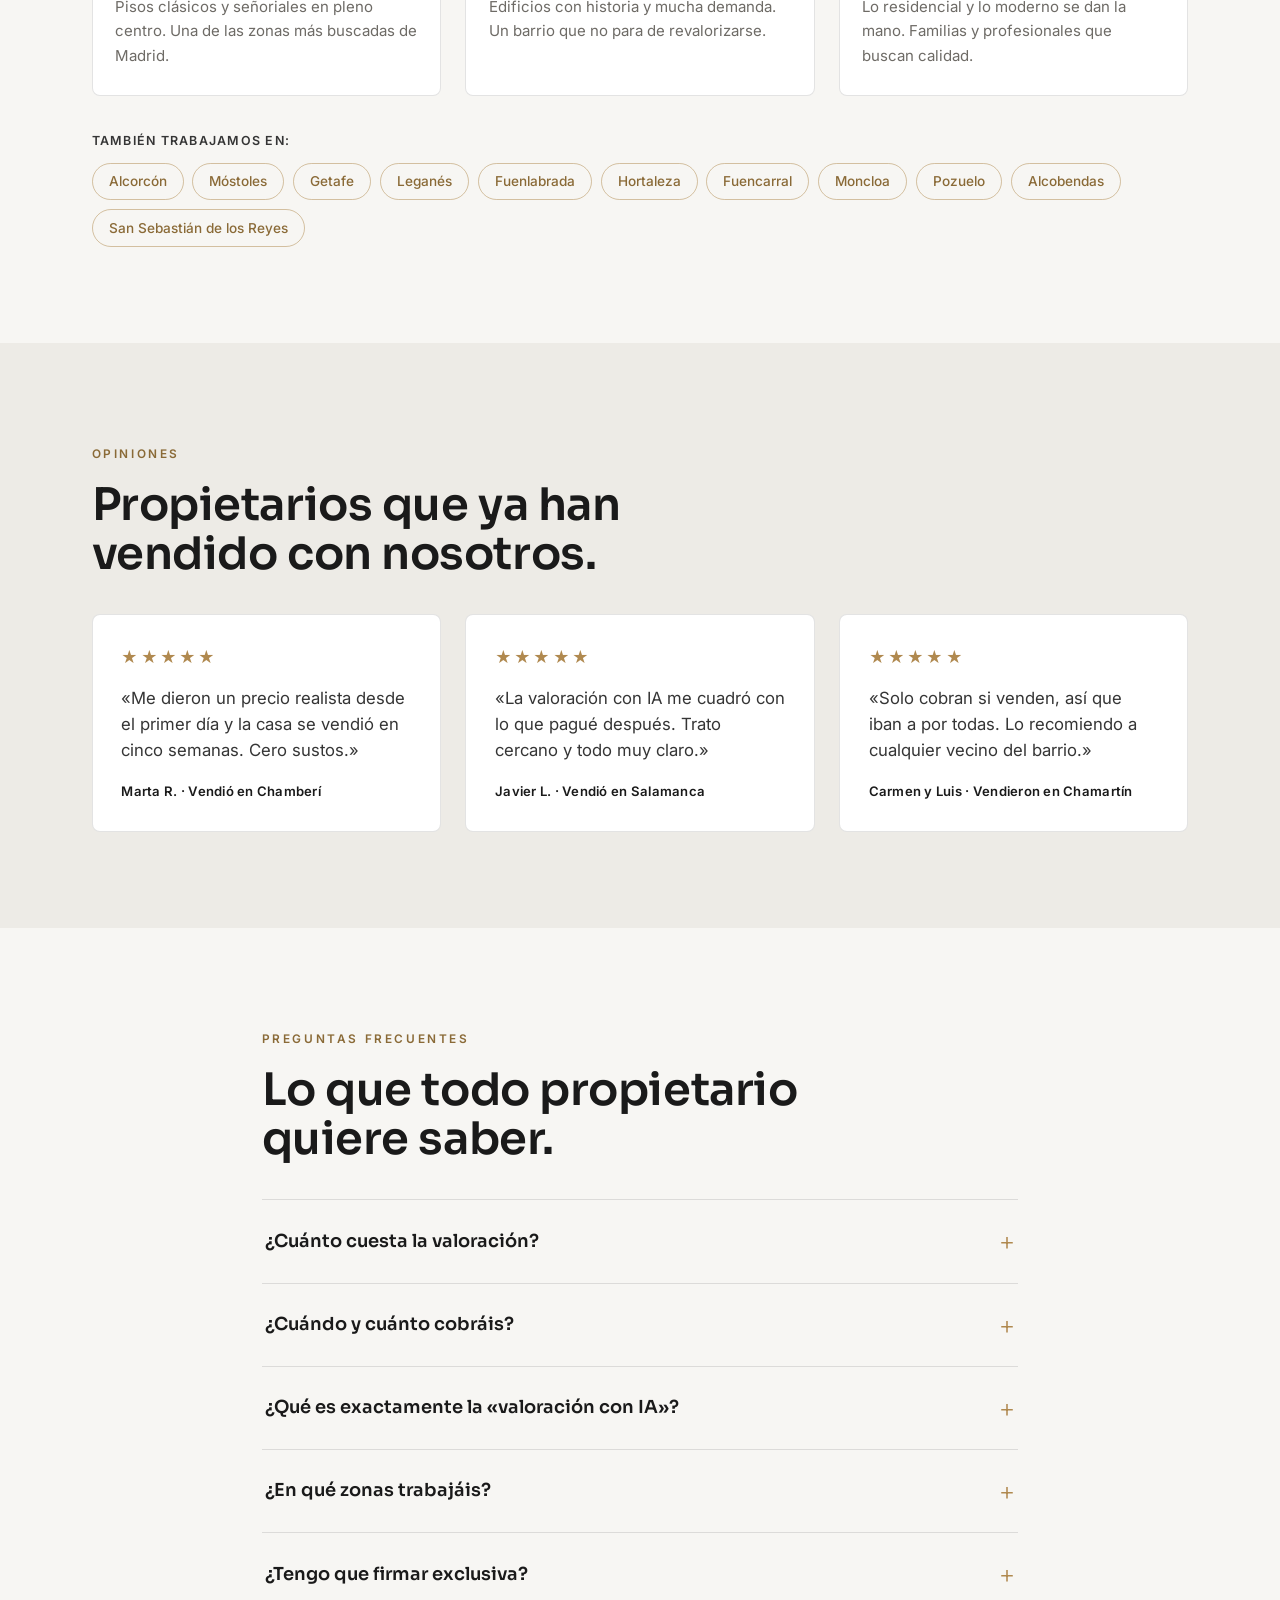
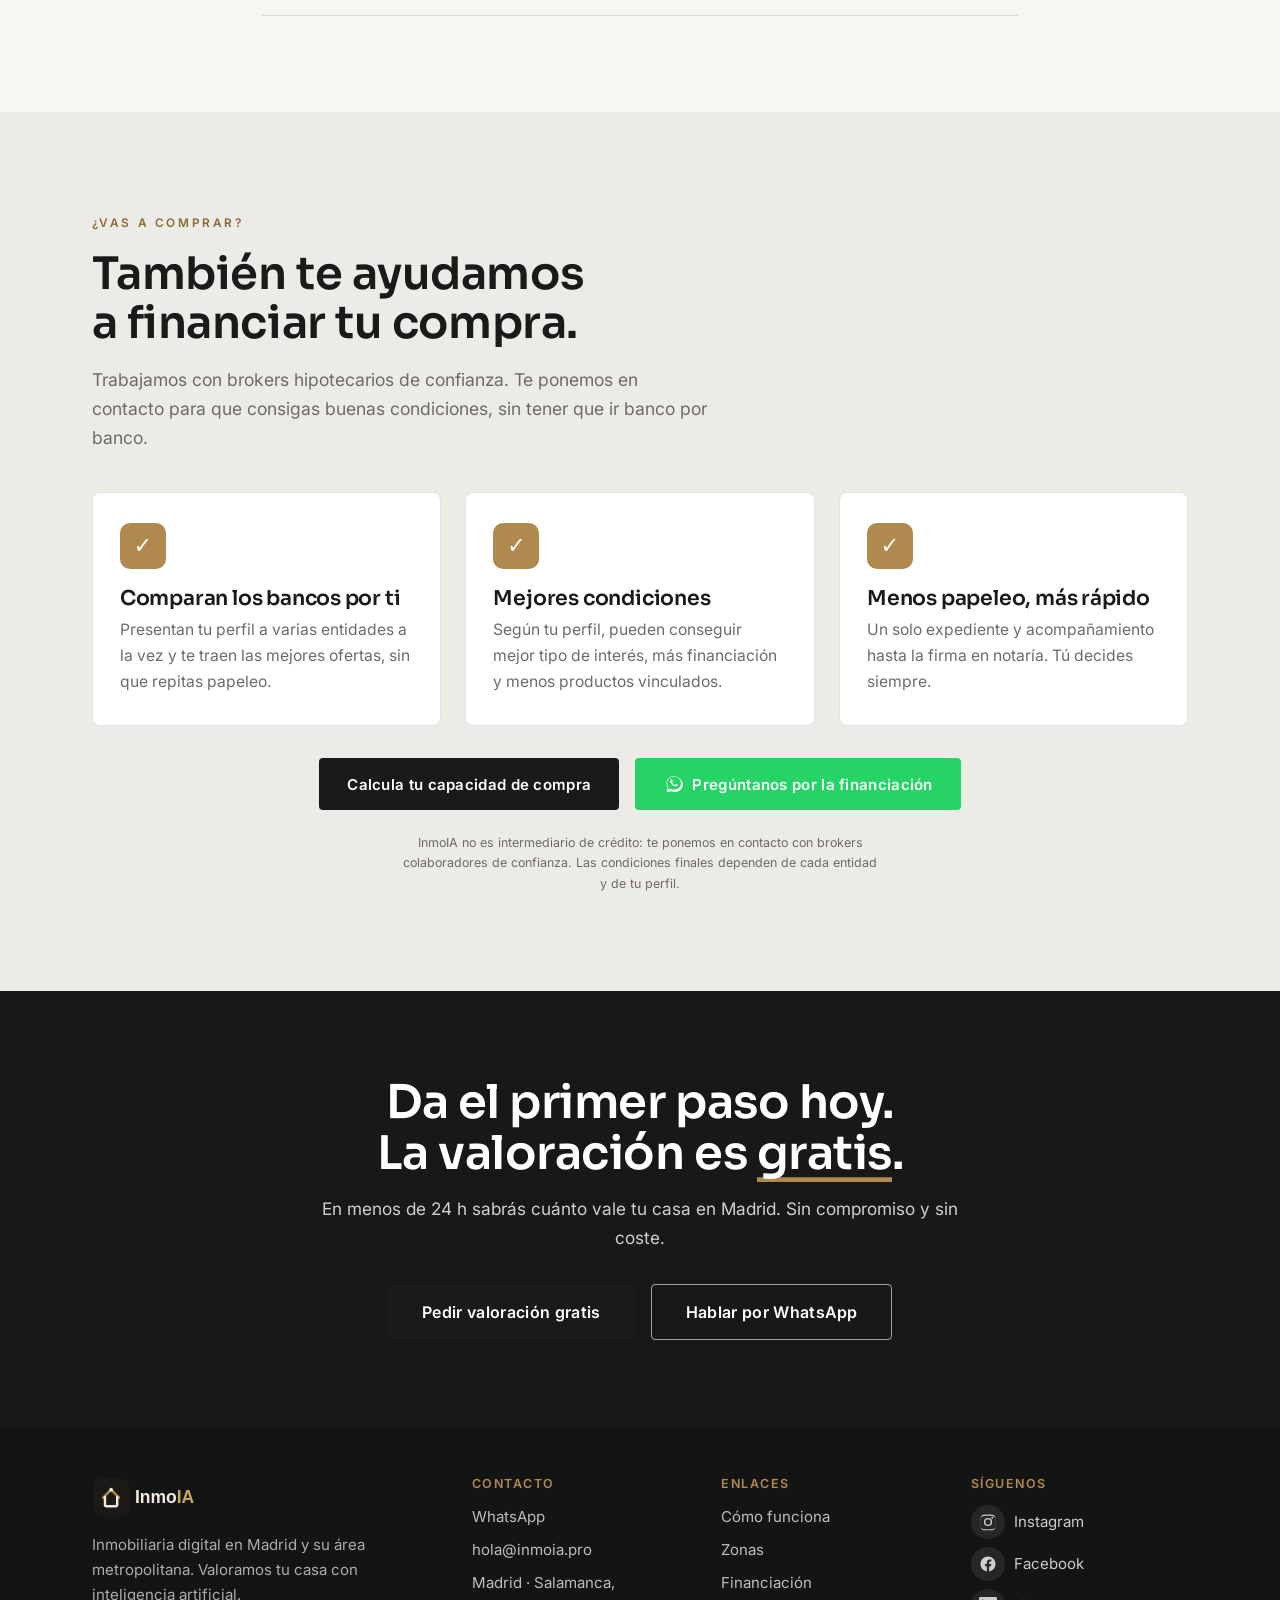
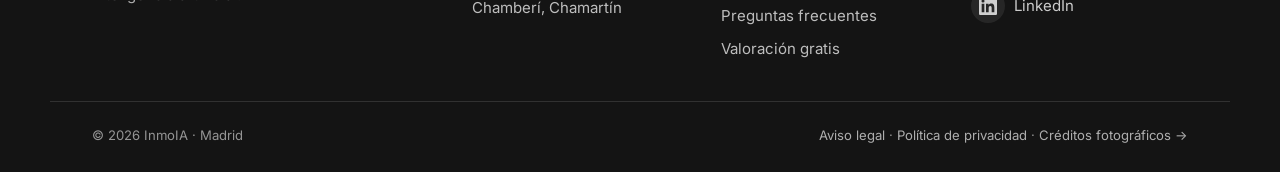
==== commit c79c5e6d: "Footer: seccion Siguenos con Instagram, Facebook y LinkedIn - Mueve las redes a una columna propia y" ====
--- a/index.html
+++ b/index.html
@@ -366,6 +366,21 @@
         <p><a href="#faq" data-i18n="foot_l3">Preguntas frecuentes</a></p>
         <p><a href="#valoracion" data-i18n="foot_l4">Valoración gratis</a></p>
       </div>
+      <div class="footer-col">
+        <h4 data-i18n="foot_redes">Síguenos</h4>
+        <p><a class="social-link" href="https://www.instagram.com/inmoia.pro" target="_blank" rel="noopener" aria-label="Instagram de InmoIA">
+          <span class="social-ic"><svg viewBox="0 0 24 24" width="18" height="18" fill="currentColor" aria-hidden="true"><path d="M12 2.16c3.2 0 3.58.01 4.85.07 1.17.05 1.8.25 2.23.41.56.22.96.48 1.38.9.42.42.68.82.9 1.38.16.42.36 1.06.41 2.23.06 1.27.07 1.65.07 4.85s-.01 3.58-.07 4.85c-.05 1.17-.25 1.8-.41 2.23-.22.56-.48.96-.9 1.38-.42.42-.82.68-1.38.9-.42.16-1.06.36-2.23.41-1.27.06-1.65.07-4.85.07s-3.58-.01-4.85-.07c-1.17-.05-1.8-.25-2.23-.41a3.7 3.7 0 0 1-1.38-.9 3.7 3.7 0 0 1-.9-1.38c-.16-.42-.36-1.06-.41-2.23C2.17 15.58 2.16 15.2 2.16 12s.01-3.58.07-4.85c.05-1.17.25-1.8.41-2.23.22-.56.48-.96.9-1.38.42-.42.82-.68 1.38-.9.42-.16 1.06-.36 2.23-.41C8.42 2.17 8.8 2.16 12 2.16zm0 1.62c-3.15 0-3.52.01-4.76.07-1.15.05-1.77.24-2.19.41-.55.21-.94.47-1.35.88-.41.41-.67.8-.88 1.35-.17.42-.36 1.04-.41 2.19-.06 1.24-.07 1.61-.07 4.76s.01 3.52.07 4.76c.05 1.15.24 1.77.41 2.19.21.55.47.94.88 1.35.41.41.8.67 1.35.88.42.17 1.04.36 2.19.41 1.24.06 1.61.07 4.76.07s3.52-.01 4.76-.07c1.15-.05 1.77-.24 2.19-.41.55-.21.94-.47 1.35-.88.41-.41.67-.8.88-1.35.17-.42.36-1.04.41-2.19.06-1.24.07-1.61.07-4.76s-.01-3.52-.07-4.76c-.05-1.15-.24-1.77-.41-2.19a3.6 3.6 0 0 0-.88-1.35 3.6 3.6 0 0 0-1.35-.88c-.42-.17-1.04-.36-2.19-.41-1.24-.06-1.61-.07-4.76-.07zm0 2.76a5.46 5.46 0 1 0 0 10.92 5.46 5.46 0 0 0 0-10.92zm0 9a3.54 3.54 0 1 1 0-7.08 3.54 3.54 0 0 1 0 7.08zm6.95-9.22a1.28 1.28 0 1 1-2.55 0 1.28 1.28 0 0 1 2.55 0z"/></svg></span>
+          <span>Instagram</span>
+        </a></p>
+        <p><a class="social-link" href="https://www.facebook.com/profile.php?id=61591305238787" target="_blank" rel="noopener" aria-label="Facebook de InmoIA">
+          <span class="social-ic"><svg viewBox="0 0 24 24" width="18" height="18" fill="currentColor" aria-hidden="true"><path d="M22 12.06C22 6.5 17.52 2 12 2S2 6.5 2 12.06c0 5 3.66 9.15 8.44 9.94v-7.03H7.9v-2.91h2.54V9.85c0-2.52 1.49-3.91 3.78-3.91 1.1 0 2.24.2 2.24.2v2.47h-1.26c-1.24 0-1.63.78-1.63 1.57v1.88h2.78l-.44 2.91h-2.34V22c4.78-.79 8.44-4.94 8.44-9.94z"/></svg></span>
+          <span>Facebook</span>
+        </a></p>
+        <p><a class="social-link" href="https://www.linkedin.com/company/inmobiliaria-inmoia/" target="_blank" rel="noopener" aria-label="LinkedIn de InmoIA">
+          <span class="social-ic"><svg viewBox="0 0 24 24" width="18" height="18" fill="currentColor" aria-hidden="true"><path d="M20.45 20.45h-3.56v-5.57c0-1.33-.02-3.04-1.85-3.04-1.85 0-2.14 1.45-2.14 2.94v5.67H9.35V9h3.41v1.56h.05c.48-.9 1.64-1.85 3.37-1.85 3.6 0 4.27 2.37 4.27 5.46v6.28zM5.34 7.43a2.07 2.07 0 1 1 0-4.14 2.07 2.07 0 0 1 0 4.14zM7.12 20.45H3.55V9h3.57v11.45zM22.22 0H1.77C.79 0 0 .77 0 1.73v20.54C0 23.22.79 24 1.77 24h20.45c.98 0 1.78-.78 1.78-1.73V1.73C24 .77 23.2 0 22.22 0z"/></svg></span>
+          <span>LinkedIn</span>
+        </a></p>
+      </div>
     </div>
     <div class="container footer-bottom">
       <p>© <span data-year>2026</span> InmoIA · Madrid</p>
--- a/styles_v5.css
+++ b/styles_v5.css
@@ -111,3 +111,16 @@
   .header-right { gap: .5rem; }
   .lang-flag, .lang-btn img { width: 20px; height: 13px; }
 }
+
+/* ---------- Footer: columna de redes sociales ---------- */
+.footer-grid { grid-template-columns: 1.6fr 1fr 1fr 1fr; }
+.social-link { display: inline-flex; align-items: center; gap: .6rem; color: rgba(255,255,255,.78); }
+.social-ic { display: inline-flex; align-items: center; justify-content: center; width: 34px; height: 34px; border-radius: 50%; background: rgba(255,255,255,.08); color: rgba(255,255,255,.78); transition: background .2s ease, color .2s ease, transform .2s ease; }
+.social-link:hover { color: var(--accent); }
+.social-link:hover .social-ic { background: var(--accent); color: #141414; transform: translateY(-2px); }
+@media (max-width: 960px) {
+  .footer-grid { grid-template-columns: 1fr 1fr; }
+}
+@media (max-width: 560px) {
+  .footer-grid { grid-template-columns: 1fr; }
+}
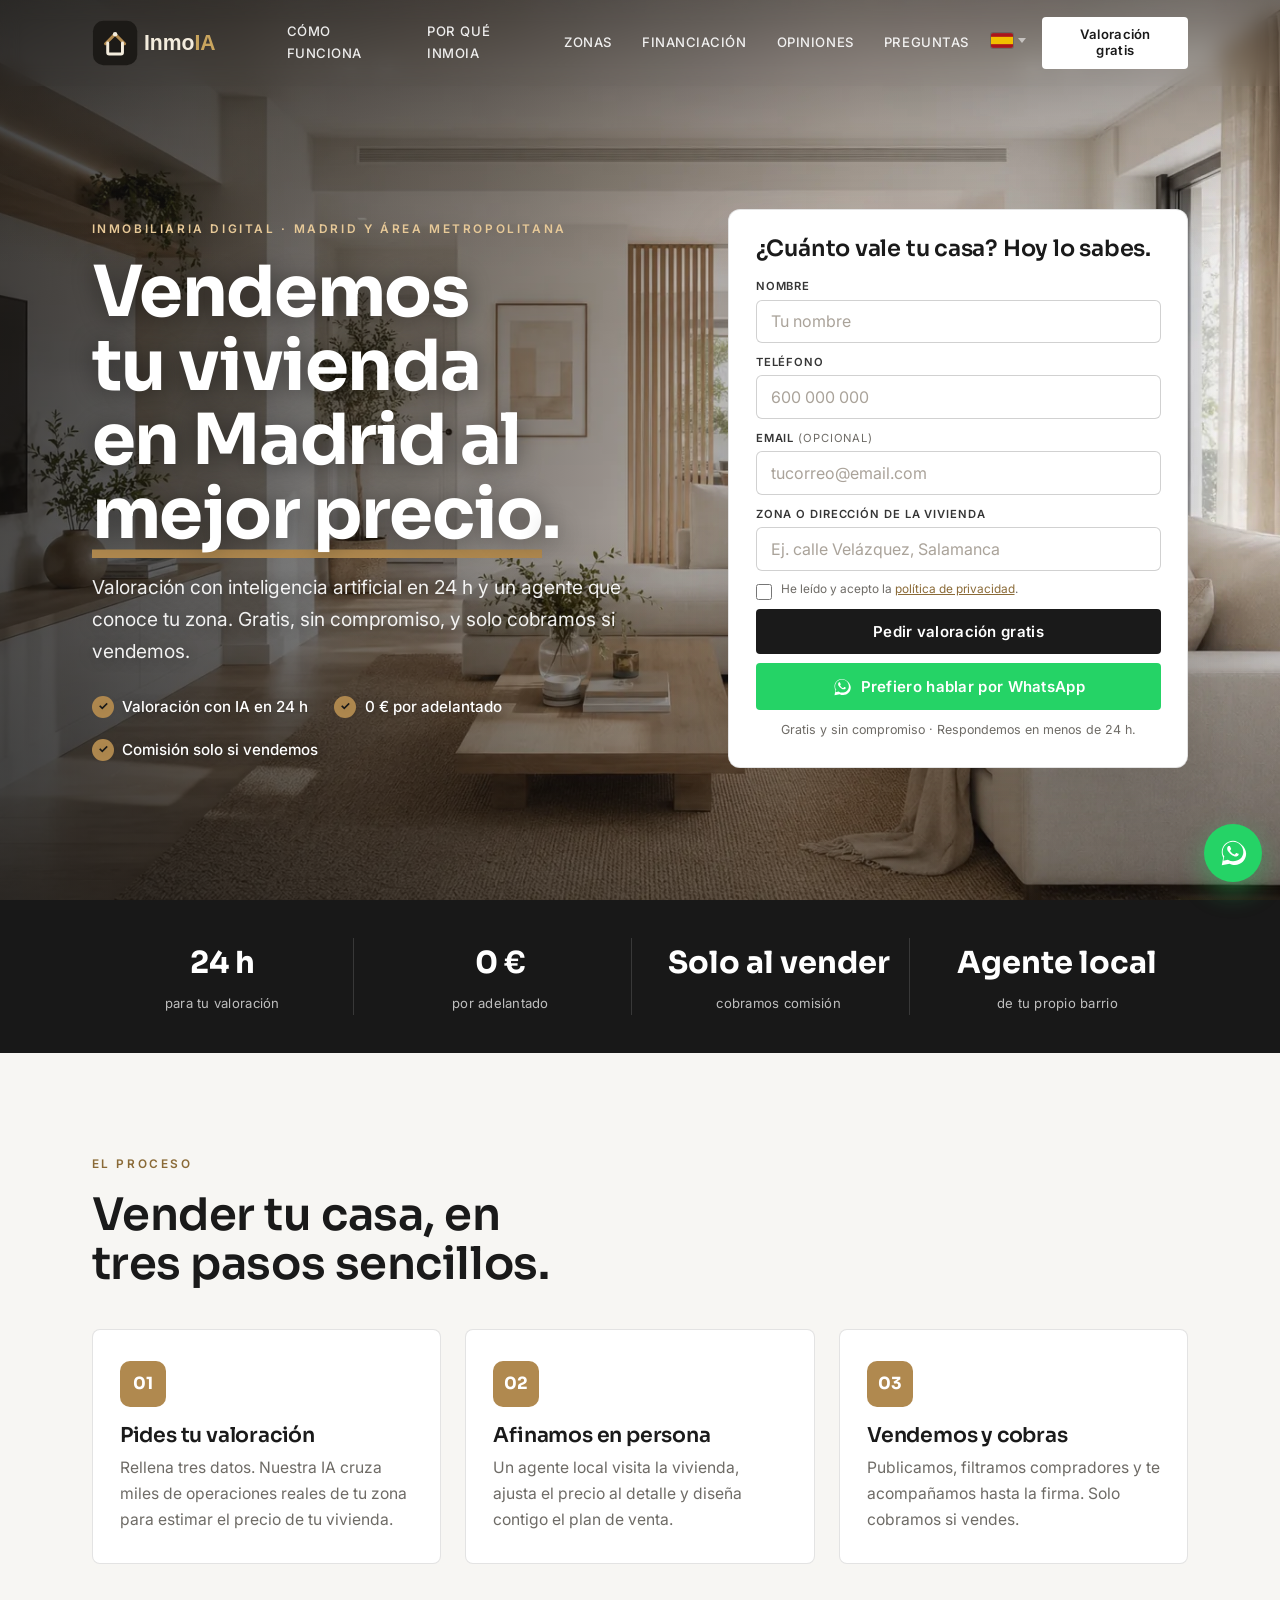
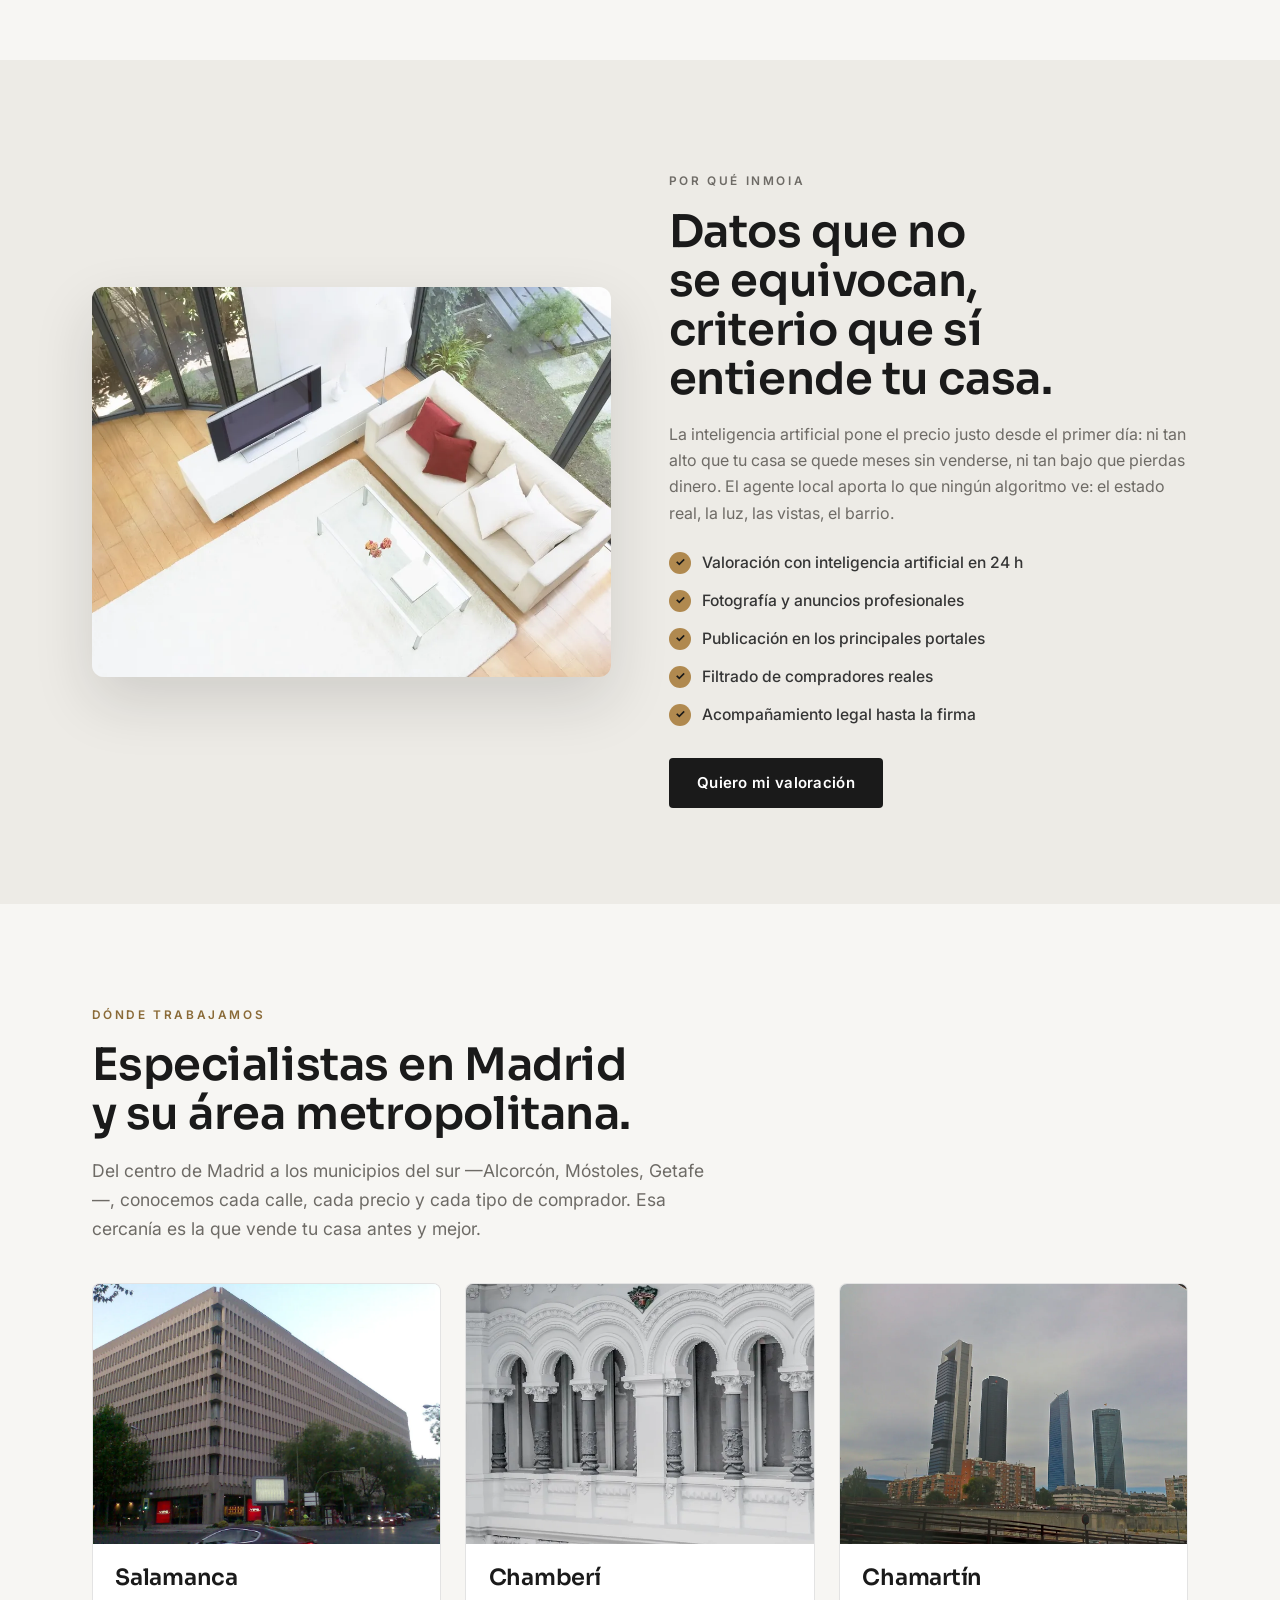
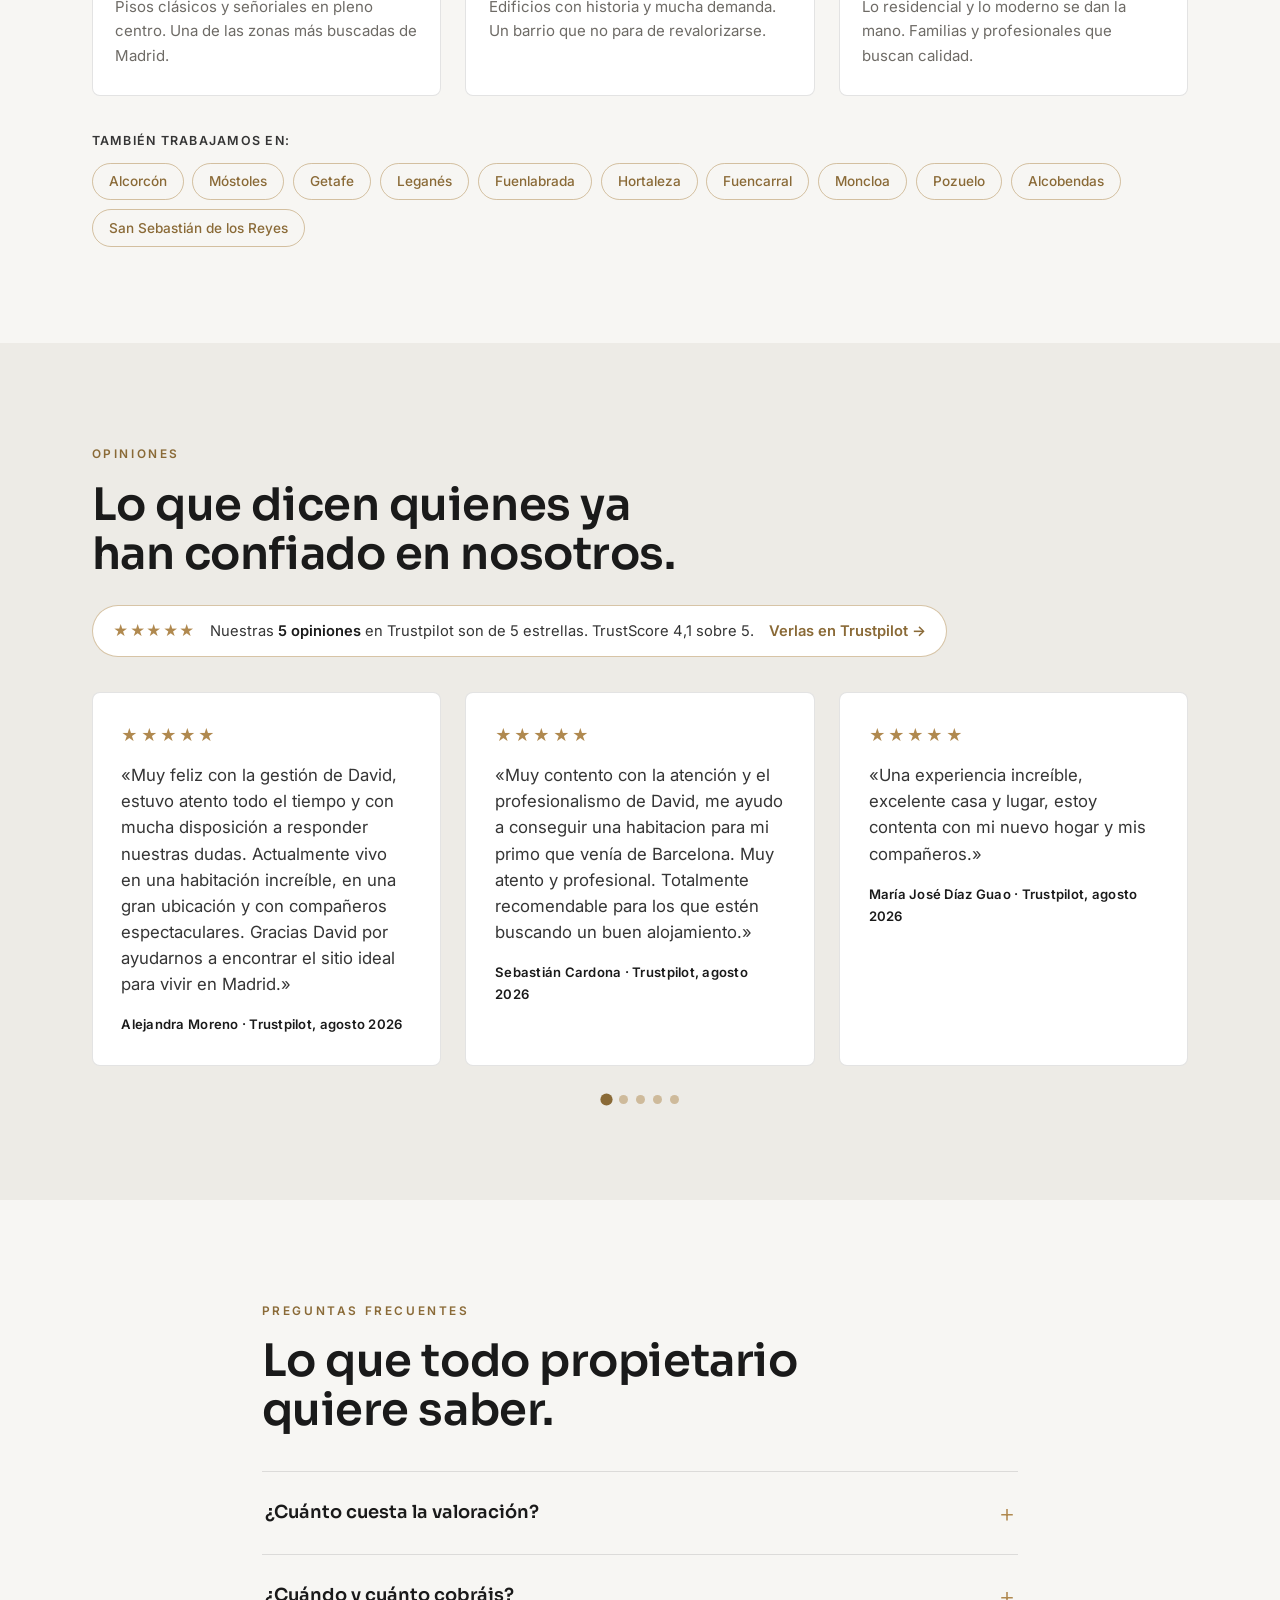
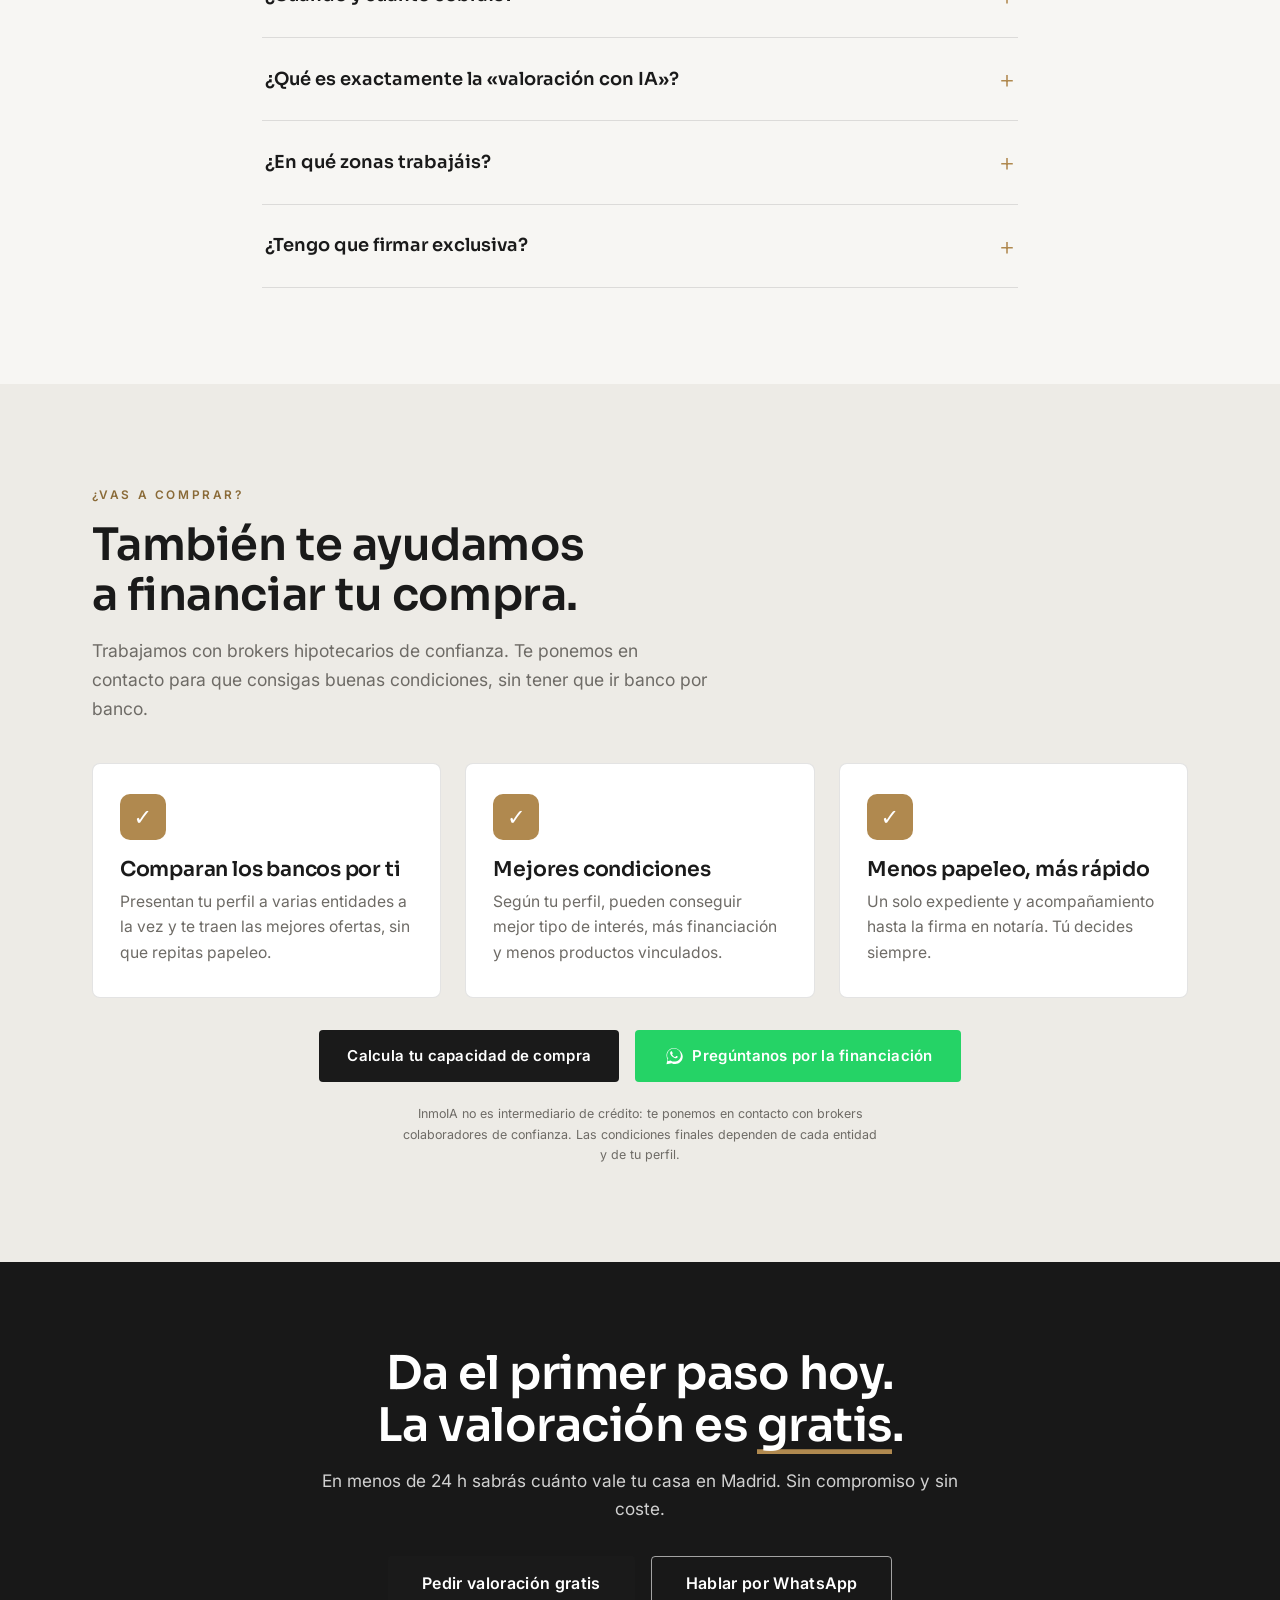
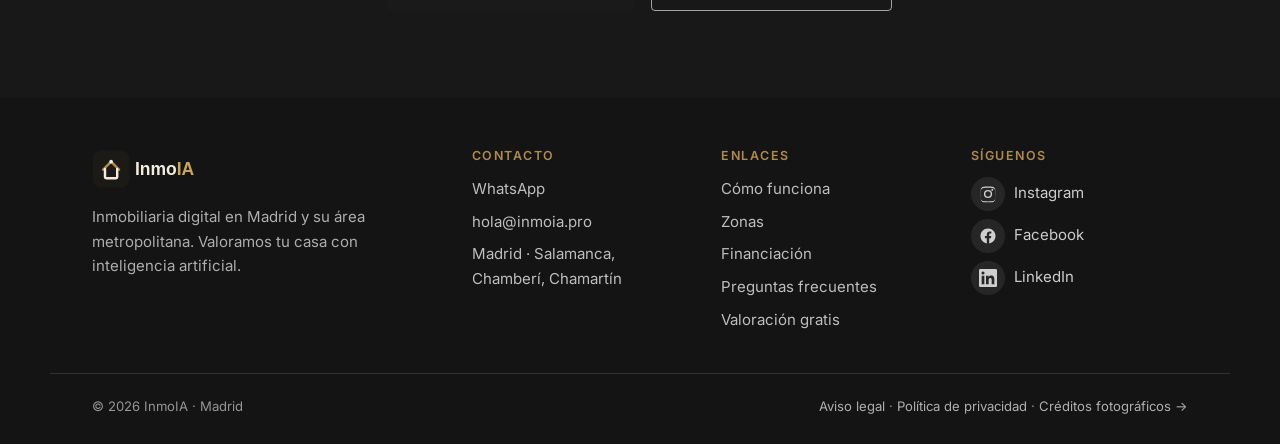
==== commit 1b1a6fe3: "Opiniones: sustituye los testimonios ficticios por las resenas reales de Trustpilot Las 5 resenas de" ====
--- a/index.html
+++ b/index.html
@@ -22,8 +22,7 @@
   <link href="https://fonts.googleapis.com/css2?family=Sora:wght@400;500;600;700&family=Inter:wght@400;500;600&display=swap" rel="stylesheet" />
 
   <link rel="preload" as="image" href="assets/img/hero-interior.webp?v=2" fetchpriority="high" />
-  <link rel="stylesheet" href="styles_v4.css?v=20260617" />
-  <link rel="stylesheet" href="styles_v5.css?v=20260623d" />
+  <link rel="stylesheet" href="styles.css?v=20260626" />
 
   <script type="application/ld+json">
   {
@@ -245,27 +244,61 @@
       </div>
     </section>
 
-    <!-- OPINIONES -->
+    <!-- ============================================================
+         OPINIONES — reseñas REALES de Trustpilot (perfil inmoia.pro)
+
+         ⚠️ NO inventes ni edites el contenido de estas opiniones.
+         Los textos son literales de Trustpilot (typos incluidos) y
+         cada tarjeta enlaza al perfil público para que se puedan
+         verificar. Publicar reseñas ficticias es infracción de la Ley
+         de Competencia Desleal (RDL 24/2021, Directiva Ómnibus).
+
+         Rotador: main.js → initTestimonials(). Muestra 3 tarjetas en
+         escritorio (2 en tablet, 1 en móvil) y va rotando entre las 5.
+         Para añadir una reseña nueva: duplica un <figure class="testi">
+         con data-testi y añade testiN_q / testiN_c en i18n.js (es/en/zh).
+         Si alguna no fuese de 5 estrellas, ajusta ★ y el aria-label.
+    -->
     <section class="section section--alt" id="opiniones">
       <div class="container">
         <p class="eyebrow" data-i18n="op_eyebrow">Opiniones</p>
-        <h2 class="section-title reveal" data-i18n="op_title">Propietarios que ya han vendido con nosotros.</h2>
-        <div class="testi-grid">
-          <figure class="testi reveal">
-            <div class="stars" aria-label="5 sobre 5">★★★★★</div>
-            <blockquote data-i18n="testi1_q">«Me dieron un precio realista desde el primer día y la casa se vendió en cinco semanas. Cero sustos.»</blockquote>
-            <figcaption data-i18n="testi1_c">Marta R. · Vendió en Chamberí</figcaption>
-          </figure>
-          <figure class="testi reveal">
-            <div class="stars" aria-label="5 sobre 5">★★★★★</div>
-            <blockquote data-i18n="testi2_q">«La valoración con IA me cuadró con lo que pagué después. Trato cercano y todo muy claro.»</blockquote>
-            <figcaption data-i18n="testi2_c">Javier L. · Vendió en Salamanca</figcaption>
-          </figure>
-          <figure class="testi reveal">
-            <div class="stars" aria-label="5 sobre 5">★★★★★</div>
-            <blockquote data-i18n="testi3_q">«Solo cobran si venden, así que iban a por todas. Lo recomiendo a cualquier vecino del barrio.»</blockquote>
-            <figcaption data-i18n="testi3_c">Carmen y Luis · Vendieron en Chamartín</figcaption>
-          </figure>
+        <h2 class="section-title reveal" data-i18n="op_title">Lo que dicen quienes ya han confiado en nosotros.</h2>
+
+        <a class="tp-bar reveal" href="https://www.trustpilot.com/review/inmoia.pro" target="_blank" rel="noopener noreferrer">
+          <span class="tp-bar__stars" aria-hidden="true">★★★★★</span>
+          <span class="tp-bar__txt" data-i18n="op_tp_txt">Nuestras <strong>5 opiniones</strong> en Trustpilot son de 5 estrellas. TrustScore 4,1 sobre 5.</span>
+          <span class="tp-bar__cta" data-i18n="op_tp_cta">Verlas en Trustpilot</span>
+        </a>
+
+        <div class="testi-rotator reveal">
+          <div class="testi-grid" data-testi-track>
+            <figure class="testi" data-testi>
+              <div class="stars" aria-label="5 sobre 5">★★★★★</div>
+              <blockquote data-i18n="testi1_q">«Muy feliz con la gestión de David, estuvo atento todo el tiempo y con mucha disposición a responder nuestras dudas. Actualmente vivo en una habitación increíble, en una gran ubicación y con compañeros espectaculares. Gracias David por ayudarnos a encontrar el sitio ideal para vivir en Madrid.»</blockquote>
+              <figcaption data-i18n="testi1_c">Alejandra Moreno · Trustpilot, agosto 2026</figcaption>
+            </figure>
+            <figure class="testi" data-testi>
+              <div class="stars" aria-label="5 sobre 5">★★★★★</div>
+              <blockquote data-i18n="testi2_q">«Muy contento con la atención y el profesionalismo de David, me ayudo a conseguir una habitacion para mi primo que venía de Barcelona. Muy atento y profesional. Totalmente recomendable para los que estén buscando un buen alojamiento.»</blockquote>
+              <figcaption data-i18n="testi2_c">Sebastián Cardona · Trustpilot, agosto 2026</figcaption>
+            </figure>
+            <figure class="testi" data-testi>
+              <div class="stars" aria-label="5 sobre 5">★★★★★</div>
+              <blockquote data-i18n="testi3_q">«Una experiencia increíble, excelente casa y lugar, estoy contenta con mi nuevo hogar y mis compañeros.»</blockquote>
+              <figcaption data-i18n="testi3_c">María José Díaz Guao · Trustpilot, agosto 2026</figcaption>
+            </figure>
+            <figure class="testi" data-testi>
+              <div class="stars" aria-label="5 sobre 5">★★★★★</div>
+              <blockquote data-i18n="testi4_q">«David es un profesional confiable y desde el primer momento me ayudó con todas las dudas que tenía sobre el piso que alquilé.»</blockquote>
+              <figcaption data-i18n="testi4_c">Leonardo Alonso · Trustpilot, agosto 2026</figcaption>
+            </figure>
+            <figure class="testi" data-testi>
+              <div class="stars" aria-label="5 sobre 5">★★★★★</div>
+              <blockquote data-i18n="testi5_q">«Sin duda la mejor inmobiliaria, ahora vivo en un buen lugar y muy tranquilo, estoy muy a gusto.»</blockquote>
+              <figcaption data-i18n="testi5_c">Kami Luna · Trustpilot, agosto 2026</figcaption>
+            </figure>
+          </div>
+          <div class="testi-dots" data-testi-dots></div>
         </div>
       </div>
     </section>
--- a/styles.css
+++ b/styles.css
@@ -0,0 +1,424 @@
+/* InmoIA - styles.css UNIFICADO (v4 + v5 + paginas legales). Versiones previas archivadas en versiones-antiguas/. */
+
+/* =========================================================================
+   InmoIA v4 — Modern neutral premium (foto protagonista + blanco + acento oro sutil)
+   Mismas clases que styles.css; cambia la PIEL para evaluar el estilo.
+   ========================================================================= */
+
+:root {
+  --bg:        #F7F6F3;
+  --bg-2:      #EDEBE6;
+  --paper:     #FFFFFF;
+  --dark:      #181818;
+  --ink:       #1A1A1A;
+  --ink-soft:  #353535;
+  --ink-mute:  #6E6B66;
+  --accent:    #B0894F;
+  --accent-deep:#8A6A37;
+  --accent-soft:#EFE7D7;
+  --gold-line: rgba(176,137,79,0.5);
+  --wa:        #25D366;
+  --wa-deep:   #1EAE57;
+  --line:      rgba(26,26,26,0.12);
+  --line-2:    rgba(26,26,26,0.20);
+
+  --btn-radius: 4px;
+  --radius:     8px;
+  --radius-lg:  12px;
+  --shadow:     0 24px 60px rgba(26,26,26,0.14);
+  --shadow-sm:  0 8px 26px rgba(26,26,26,0.08);
+  --maxw:       1180px;
+  --header-h:   78px;
+  --ease:       cubic-bezier(.22,.61,.36,1);
+
+  --font-display: "Sora", "Segoe UI", system-ui, sans-serif;
+  --font-body:    "Inter", "Segoe UI", system-ui, sans-serif;
+}
+
+* { box-sizing: border-box; margin: 0; padding: 0; }
+
+html { overflow-x: clip; scroll-behavior: smooth; scroll-padding-top: calc(var(--header-h) + 12px); -webkit-text-size-adjust: 100%; }
+@media (prefers-reduced-motion: reduce) { html { scroll-behavior: auto; } }
+
+body { font-family: var(--font-body); color: var(--ink); background: var(--bg); line-height: 1.65; overflow-x: clip; -webkit-font-smoothing: antialiased; }
+
+img { max-width: 100%; display: block; }
+a { color: inherit; text-decoration: none; }
+
+h1, h2, h3, h4 { font-family: var(--font-display); font-weight: 600; line-height: 1.1; color: var(--ink); letter-spacing: -0.01em; }
+em { font-style: normal; }
+
+.container { width: 100%; max-width: var(--maxw); margin-inline: auto; padding-inline: clamp(1.1rem, 4vw, 2.6rem); }
+
+.skip-link { position: absolute; left: -999px; top: 0; z-index: 200; background: var(--ink); color: #fff; padding: .7rem 1.1rem; }
+.skip-link:focus { left: 0; }
+:focus-visible { outline: 2px solid var(--accent); outline-offset: 3px; }
+
+/* ---------- Eyebrow / titles ---------- */
+.eyebrow { display: inline-block; font-family: var(--font-body); font-weight: 600; font-size: .74rem; letter-spacing: .22em; text-transform: uppercase; color: var(--accent-deep); margin-bottom: 1rem; }
+.eyebrow--light { color: #E7C998; }
+.section-title { font-size: clamp(1.8rem, 3.8vw, 2.8rem); font-weight: 600; max-width: 20ch; text-wrap: balance; }
+.section-lead { color: var(--ink-mute); font-size: 1.1rem; max-width: 56ch; margin-top: 1rem; }
+
+/* ---------- Buttons ---------- */
+.btn { display: inline-flex; align-items: center; justify-content: center; gap: .55rem; font-family: var(--font-body); font-weight: 600; font-size: .94rem; letter-spacing: .02em; padding: .95rem 1.7rem; border-radius: var(--btn-radius); border: 1px solid transparent; cursor: pointer; transition: transform .25s var(--ease), background .25s var(--ease), color .25s var(--ease), border-color .25s var(--ease); text-align: center; line-height: 1.15; }
+.btn-primary { background: var(--ink); color: #fff; }
+.btn-primary:hover { background: var(--accent); color: var(--dark); transform: translateY(-2px); }
+.btn-whatsapp { background: var(--wa); color: #fff; }
+.btn-whatsapp:hover { background: var(--wa-deep); transform: translateY(-2px); }
+.btn-ghost { background: transparent; border-color: rgba(255,255,255,.6); color: #fff; }
+.btn-ghost:hover { background: rgba(255,255,255,.12); border-color: #fff; transform: translateY(-2px); }
+.btn-block { width: 100%; }
+.btn-lg { padding: 1.1rem 2.1rem; font-size: 1rem; }
+.wa-ico { flex: none; }
+
+/* ---------- Header ---------- */
+.site-header { position: fixed; top: 0; left: 0; right: 0; z-index: 100; height: var(--header-h); background: rgba(247,246,243,.9); backdrop-filter: blur(10px); -webkit-backdrop-filter: blur(10px); border-bottom: 1px solid var(--line); transition: background .3s var(--ease), border-color .3s var(--ease); }
+.header-inner { height: 100%; display: flex; align-items: center; justify-content: space-between; gap: 1rem; }
+.brand { display: inline-flex; align-items: center; }
+.brand-logo { height: 38px; width: auto; }
+.brand-logo--light { display: none; }
+
+.nav { display: flex; align-items: center; gap: 1.9rem; }
+.nav a { font-family: var(--font-body); font-weight: 500; font-size: .82rem; letter-spacing: .04em; text-transform: uppercase; color: var(--ink-soft); position: relative; padding: .3rem 0; }
+.nav a::after { content: ""; position: absolute; left: 0; bottom: -3px; height: 1.5px; width: 0; background: var(--accent); transition: width .28s var(--ease); }
+.nav a:hover { color: var(--ink); }
+.nav a:hover::after { width: 100%; }
+.header-cta { padding: .62rem 1.2rem; font-size: .82rem; }
+
+.nav-toggle { display: none; background: none; border: 0; cursor: pointer; width: 44px; height: 44px; flex-direction: column; gap: 5px; align-items: center; justify-content: center; }
+.nav-toggle span { width: 24px; height: 2px; background: var(--ink); transition: transform .3s var(--ease), opacity .3s var(--ease); }
+
+.site-header.at-hero { background: transparent; border-color: transparent; }
+.site-header.at-hero .brand-logo--dark { display: none; }
+.site-header.at-hero .brand-logo--light { display: block; }
+.site-header.at-hero .nav a { color: rgba(255,255,255,.9); }
+.site-header.at-hero .nav a:hover { color: #fff; }
+.site-header.at-hero .nav-toggle span { background: #fff; }
+.site-header.at-hero .header-cta { background: #fff; color: var(--ink); }
+.site-header.at-hero .header-cta:hover { background: var(--accent); color: var(--dark); }
+
+/* ---------- Hero (foto protagonista, velo ligero) ---------- */
+.hero { position: relative; min-height: 100vh; min-height: 100svh; display: flex; align-items: center; padding-top: calc(var(--header-h) + 2.4rem); padding-bottom: 3rem; color: #fff; overflow: hidden; }
+.hero-bg { position: absolute; inset: 0; width: 100%; height: 100%; object-fit: cover; z-index: 0; }
+.hero-overlay {
+  position: absolute; inset: 0; z-index: 1;
+  background:
+    linear-gradient(95deg, rgba(15,15,15,.78) 0%, rgba(15,15,15,.5) 38%, rgba(15,15,15,.16) 66%, rgba(15,15,15,.04) 100%),
+    linear-gradient(180deg, rgba(15,15,15,0) 55%, rgba(15,15,15,.4) 100%);
+}
+.hero-grid { position: relative; z-index: 2; display: grid; grid-template-columns: 1.12fr .88fr; gap: clamp(1.6rem, 4vw, 3.6rem); align-items: center; width: 100%; }
+.hero-copy { max-width: 38rem; }
+.hero-title { font-family: var(--font-display); font-size: clamp(2.4rem, 5.6vw, 4.4rem); font-weight: 700; line-height: 1.05; letter-spacing: -0.02em; text-wrap: balance; color: #fff; text-shadow: 0 2px 24px rgba(0,0,0,.45); }
+.hero-title em { font-style: normal; color: #fff; box-shadow: inset 0 -0.12em 0 var(--accent); }
+.hero-sub { font-family: var(--font-body); margin-top: 1.3rem; font-size: clamp(1.02rem, 1.5vw, 1.2rem); color: rgba(255,255,255,.92); max-width: 34rem; line-height: 1.65; text-shadow: 0 1px 16px rgba(0,0,0,.4); }
+.hero-points { list-style: none; display: flex; flex-wrap: wrap; gap: 1.1rem 1.6rem; margin-top: 1.7rem; }
+.hero-points li { font-family: var(--font-body); font-weight: 500; font-size: .95rem; display: inline-flex; align-items: center; gap: .55rem; color: #fff; text-shadow: 0 1px 12px rgba(0,0,0,.4); }
+.tick { display: inline-grid; place-items: center; width: 22px; height: 22px; border-radius: 50%; background: var(--accent); color: var(--dark); font-size: .74rem; font-weight: 700; flex: none; }
+
+/* ---------- Form card ---------- */
+.form-card { background: var(--paper); color: var(--ink); border-radius: var(--radius-lg); padding: clamp(1.5rem, 2.6vw, 2.1rem); box-shadow: var(--shadow); border: 1px solid var(--line); }
+.form-title { font-size: 1.55rem; font-weight: 600; line-height: 1.12; }
+.form-sub { font-family: var(--font-body); color: var(--ink-mute); font-size: .95rem; margin-top: .35rem; margin-bottom: 1.2rem; }
+.lead-form { display: flex; flex-direction: column; gap: .85rem; }
+.lead-form label { display: flex; flex-direction: column; gap: .35rem; font-family: var(--font-body); font-weight: 600; font-size: .72rem; letter-spacing: .08em; text-transform: uppercase; color: var(--ink-soft); }
+.lead-form input[type="text"], .lead-form input[type="tel"], .lead-form input[type="email"] {
+  font-family: var(--font-body); font-size: 1rem; color: var(--ink); text-transform: none; letter-spacing: 0;
+  padding: .82rem .95rem; border: 1px solid var(--line-2); border-radius: 6px; background: #fff;
+  transition: border-color .2s var(--ease), box-shadow .2s var(--ease);
+}
+.lead-form input::placeholder { color: #aaa39a; }
+.lead-form input:focus { outline: none; border-color: var(--accent); box-shadow: 0 0 0 3px var(--accent-soft); }
+.lead-form .check { flex-direction: row; align-items: flex-start; gap: .55rem; font-weight: 400; font-size: .78rem; letter-spacing: 0; text-transform: none; color: var(--ink-mute); }
+.lead-form .check input { margin-top: .2rem; accent-color: var(--accent-deep); width: 16px; height: 16px; flex: none; }
+.lead-form .check a { color: var(--accent-deep); text-decoration: underline; }
+.lead-form .opt { color: var(--ink-mute); font-weight: 400; }
+.lead-form .hp { position: absolute !important; left: -9999px !important; width: 1px; height: 1px; opacity: 0; }
+.form-foot { font-family: var(--font-body); font-size: .78rem; color: var(--ink-mute); text-align: center; margin-top: .2rem; }
+.form-success { background: var(--accent-soft); color: var(--ink); border-radius: 6px; padding: .8rem 1rem; font-size: .92rem; text-align: center; }
+
+/* ---------- Stats band ---------- */
+.stats { background: var(--dark); color: #fff; }
+.stats-row { display: grid; grid-template-columns: repeat(4, 1fr); gap: 1rem; padding-block: 2.4rem; }
+.stat { text-align: center; border-right: 1px solid rgba(255,255,255,.14); padding-inline: .6rem; }
+.stat:last-child { border-right: 0; }
+.stat strong { display: block; font-family: var(--font-display); font-weight: 700; font-size: clamp(1.3rem, 2.5vw, 1.9rem); color: #fff; }
+.stat span { display: block; font-family: var(--font-body); font-size: .82rem; letter-spacing: .02em; color: rgba(255,255,255,.72); margin-top: .3rem; }
+
+/* ---------- Sections ---------- */
+.section { padding-block: clamp(3.6rem, 8vw, 6rem); }
+.section--alt { background: var(--bg-2); }
+
+/* Steps */
+.steps { display: grid; grid-template-columns: repeat(3, 1fr); gap: 1.5rem; margin-top: 2.5rem; }
+.step { background: var(--paper); border: 1px solid var(--line); border-radius: var(--radius); padding: 1.9rem 1.7rem; transition: border-color .3s var(--ease), transform .3s var(--ease), box-shadow .3s var(--ease); }
+.step:hover { border-color: var(--gold-line); transform: translateY(-4px); box-shadow: var(--shadow-sm); }
+.step-num { font-family: var(--font-display); font-weight: 700; font-size: 1.05rem; color: #fff; background: var(--accent); width: 46px; height: 46px; border-radius: 10px; display: grid; place-items: center; margin-bottom: 1.1rem; }
+.step h3 { font-size: 1.28rem; font-weight: 600; margin-bottom: .5rem; }
+.step p { font-family: var(--font-body); color: var(--ink-mute); font-size: .98rem; }
+
+/* Split */
+.split { display: grid; grid-template-columns: 1fr 1fr; gap: clamp(1.8rem, 4.5vw, 4rem); align-items: center; }
+.split-media img { border-radius: var(--radius-lg); box-shadow: var(--shadow); aspect-ratio: 4/3; object-fit: cover; width: 100%; }
+.split-copy p { font-family: var(--font-body); color: var(--ink-mute); margin-top: 1rem; }
+.feature-list { list-style: none; margin: 1.5rem 0 1.9rem; display: flex; flex-direction: column; gap: .75rem; }
+.feature-list li { display: flex; align-items: center; gap: .7rem; font-family: var(--font-body); font-weight: 500; font-size: .98rem; color: var(--ink-soft); }
+.feature-list .tick { background: var(--accent); }
+
+/* Zonas */
+.zonas-grid { display: grid; grid-template-columns: repeat(3, 1fr); gap: 1.5rem; margin-top: 2.5rem; }
+.zona-card { background: var(--paper); border: 1px solid var(--line); border-radius: var(--radius); overflow: hidden; transition: transform .35s var(--ease), box-shadow .35s var(--ease), border-color .35s var(--ease); }
+.zona-card img { aspect-ratio: 4/3; object-fit: cover; width: 100%; transition: transform .6s var(--ease); }
+.zona-card:hover { transform: translateY(-6px); box-shadow: var(--shadow); border-color: var(--gold-line); }
+.zona-card:hover img { transform: scale(1.05); }
+.zona-body { padding: 1.3rem 1.4rem 1.6rem; }
+.zona-body h3 { font-size: 1.4rem; font-weight: 600; margin-bottom: .3rem; }
+.zona-body p { font-family: var(--font-body); color: var(--ink-mute); font-size: .94rem; }
+.zonas-extra { margin-top: 2.2rem; display: flex; flex-wrap: wrap; align-items: center; gap: .7rem 1rem; }
+.zonas-extra-label { font-family: var(--font-body); font-weight: 600; font-size: .78rem; letter-spacing: .1em; text-transform: uppercase; color: var(--ink-soft); }
+.chips { list-style: none; display: flex; flex-wrap: wrap; gap: .55rem; }
+.chips li { font-family: var(--font-body); background: transparent; color: var(--accent-deep); border: 1px solid var(--gold-line); border-radius: 999px; padding: .42rem 1rem; font-size: .85rem; font-weight: 500; }
+
+/* Testimonios */
+.placeholder-note { font-family: var(--font-body); font-size: .82rem; color: var(--ink-mute); font-style: italic; margin-top: .6rem; }
+.testi-grid { display: grid; grid-template-columns: repeat(3, 1fr); gap: 1.5rem; margin-top: 2.2rem; }
+.testi { background: var(--paper); border: 1px solid var(--line); border-radius: var(--radius); padding: 1.8rem; }
+.stars { color: var(--accent); letter-spacing: .14em; margin-bottom: .9rem; }
+.testi blockquote { font-family: var(--font-body); font-size: 1.05rem; line-height: 1.55; color: var(--ink-soft); }
+.testi figcaption { font-family: var(--font-body); margin-top: 1.1rem; font-weight: 600; font-size: .82rem; letter-spacing: .02em; color: var(--ink); }
+
+/* Barra de resumen de Trustpilot (enlace al perfil real) */
+.tp-bar { display: inline-flex; align-items: center; flex-wrap: wrap; gap: .55rem .9rem; margin-top: 1.6rem; padding: .8rem 1.3rem; background: var(--paper); border: 1px solid var(--gold-line); border-radius: 999px; font-family: var(--font-body); font-size: .92rem; color: var(--ink-soft); transition: border-color .25s var(--ease), box-shadow .25s var(--ease); }
+.tp-bar:hover { border-color: var(--accent); box-shadow: var(--shadow); }
+.tp-bar__stars { color: var(--accent); letter-spacing: .1em; }
+.tp-bar__txt strong { color: var(--ink); font-weight: 600; }
+.tp-bar__cta { font-weight: 600; color: var(--accent-deep); white-space: nowrap; }
+.tp-bar__cta::after { content: " →"; }
+
+/* Rotador de opiniones: 5 reseñas, se muestran 3 (2 en tablet, 1 en móvil) */
+.testi-rotator { margin-top: .6rem; }
+.testi-grid[data-testi-track] { transition: opacity .45s var(--ease); }
+.testi-grid.is-fading { opacity: 0; }
+.testi[hidden] { display: none; }
+.testi-dots { display: flex; justify-content: center; gap: .5rem; margin-top: 1.8rem; }
+.testi-dots button { width: 9px; height: 9px; padding: 0; border: 0; border-radius: 50%; background: var(--gold-line); cursor: pointer; transition: background .25s var(--ease), transform .25s var(--ease); }
+.testi-dots button:hover { background: var(--accent); }
+.testi-dots button.is-active { background: var(--accent-deep); transform: scale(1.35); }
+@media (prefers-reduced-motion: reduce) {
+  .testi-grid[data-testi-track] { transition: none; }
+}
+
+/* FAQ */
+.faq-wrap { max-width: 840px; }
+.faq { margin-top: 2.2rem; border-top: 1px solid var(--line); }
+.faq details { border-bottom: 1px solid var(--line); }
+.faq summary { list-style: none; cursor: pointer; padding: 1.25rem .2rem; font-family: var(--font-display); font-weight: 600; font-size: 1.12rem; color: var(--ink); display: flex; justify-content: space-between; gap: 1rem; align-items: center; }
+.faq summary::-webkit-details-marker { display: none; }
+.faq summary::after { content: "+"; font-family: var(--font-body); font-weight: 300; font-size: 1.6rem; color: var(--accent); transition: transform .3s var(--ease); }
+.faq details[open] summary::after { transform: rotate(45deg); }
+.faq details p { font-family: var(--font-body); padding: 0 .2rem 1.4rem; color: var(--ink-mute); max-width: 70ch; }
+
+/* CTA final */
+.cta-final { background: var(--dark); color: #fff; padding-block: clamp(3.6rem, 8vw, 5.4rem); }
+.cta-inner { text-align: center; max-width: 760px; margin-inline: auto; }
+.cta-final h2 { color: #fff; font-size: clamp(1.9rem, 4vw, 2.9rem); font-weight: 600; text-wrap: balance; }
+.cta-final h2 em { font-style: normal; box-shadow: inset 0 -0.1em 0 var(--accent); }
+.cta-final p { font-family: var(--font-body); color: rgba(255,255,255,.8); margin-top: 1rem; font-size: 1.08rem; }
+.cta-actions { display: flex; flex-wrap: wrap; gap: 1rem; justify-content: center; margin-top: 2rem; }
+
+/* Footer */
+.site-footer { background: #141414; color: rgba(255,255,255,.72); padding-block: 3.2rem 1.6rem; }
+.footer-grid { display: grid; grid-template-columns: 1.6fr 1fr 1fr; gap: 2rem; padding-bottom: 2rem; border-bottom: 1px solid rgba(255,255,255,.12); }
+.footer-logo { height: 40px; width: auto; margin-bottom: 1rem; }
+.footer-tag { font-family: var(--font-body); font-size: .94rem; max-width: 34ch; color: rgba(255,255,255,.65); }
+.footer-col h4 { font-family: var(--font-body); font-weight: 600; font-size: .78rem; letter-spacing: .12em; text-transform: uppercase; color: var(--accent); margin-bottom: .9rem; }
+.footer-col p { font-family: var(--font-body); font-size: .94rem; margin-bottom: .5rem; }
+.footer-col a:hover, .footer-legal a:hover { color: var(--accent); }
+.footer-bottom { display: flex; flex-wrap: wrap; justify-content: space-between; gap: .8rem; padding-top: 1.4rem; font-family: var(--font-body); font-size: .82rem; color: rgba(255,255,255,.55); }
+.footer-legal a { color: rgba(255,255,255,.66); }
+
+/* WhatsApp flotante */
+.wa-float { position: fixed; right: 18px; bottom: 18px; z-index: 90; width: 58px; height: 58px; border-radius: 50%; background: var(--wa); color: #fff; display: grid; place-items: center; box-shadow: 0 10px 26px rgba(37,211,102,.4); transition: transform .25s var(--ease), background .25s var(--ease); }
+.wa-float:hover { transform: scale(1.08); background: var(--wa-deep); }
+
+/* Reveal */
+.reveal { opacity: 0; transform: translateY(28px); transition: opacity .8s var(--ease), transform .8s var(--ease); }
+.reveal.is-visible { opacity: 1; transform: none; }
+.reveal[data-split] { opacity: 1; transform: none; }
+.steps .reveal:nth-child(2), .zonas-grid .reveal:nth-child(2), .testi-grid .reveal:nth-child(2) { transition-delay: .1s; }
+.steps .reveal:nth-child(3), .zonas-grid .reveal:nth-child(3), .testi-grid .reveal:nth-child(3) { transition-delay: .2s; }
+
+/* ---------- Responsive ---------- */
+@media (max-width: 980px) {
+  .testi-grid { grid-template-columns: repeat(2, 1fr); }
+  .hero-grid { grid-template-columns: 1fr; gap: 2rem; }
+  .hero-copy { max-width: 40rem; }
+  .split { grid-template-columns: 1fr; }
+  .split-media { order: -1; }
+}
+@media (max-width: 880px) {
+  .nav, .header-cta { display: none; }
+  .nav-toggle { display: flex; }
+  .site-header.nav-open { background: var(--paper); border-color: var(--line); }
+  .site-header.nav-open .brand-logo--dark { display: block; }
+  .site-header.nav-open .brand-logo--light { display: none; }
+  .site-header.nav-open .nav-toggle span { background: var(--ink); }
+  .site-header.nav-open .nav { display: flex; flex-direction: column; align-items: flex-start; gap: .2rem; position: absolute; top: var(--header-h); left: 0; right: 0; background: var(--paper); border-bottom: 1px solid var(--line); padding: .6rem clamp(1.1rem, 4vw, 2.6rem) 1.1rem; box-shadow: var(--shadow); }
+  .site-header.nav-open .nav a { color: var(--ink-soft); width: 100%; padding: .8rem 0; border-bottom: 1px solid var(--line); }
+  .nav-toggle[aria-expanded="true"] span:nth-child(1) { transform: translateY(7px) rotate(45deg); }
+  .nav-toggle[aria-expanded="true"] span:nth-child(2) { opacity: 0; }
+  .nav-toggle[aria-expanded="true"] span:nth-child(3) { transform: translateY(-7px) rotate(-45deg); }
+}
+@media (max-width: 760px) {
+  .steps, .zonas-grid, .testi-grid { grid-template-columns: 1fr; }
+  .stats-row { grid-template-columns: repeat(2, 1fr); gap: 1.2rem; }
+  .stat:nth-child(2) { border-right: 0; }
+  .footer-grid { grid-template-columns: 1fr; gap: 1.6rem; }
+}
+@media (max-width: 480px) {
+  .hero { padding-top: calc(var(--header-h) + 1.4rem); }
+  .btn { width: 100%; }
+  .cta-actions .btn { width: 100%; }
+}
+
+
+/* =========================================================================
+   InmoIA v5 — overrides sobre styles_v4.css (se carga DESPUÉS).
+   - Hero a sangre con carrusel de fotos (fundido)
+   - Cuadro del formulario más compacto
+   - Logo más grande (casita)
+   NOTA: el ACENTO vuelve a ser el de v4 (dorado champagne). El logo de la
+   casita está recoloreado a carbón + dorado + crema para combinar.
+   ========================================================================= */
+
+:root { --header-h: 86px; }
+
+.brand-logo { height: 50px; }
+
+/* ---------- Hero: carrusel de fondo con fundido ---------- */
+.hero-bg { opacity: 0; transition: opacity 1.2s ease; filter: saturate(1.03); }
+.hero-bg.is-active { opacity: 1; }
+
+/* Velo: la foto se ve a sangre; oscurece lo justo a la izquierda (texto)
+   y una franja superior suave (logo/menú legibles sobre foto clara). */
+.hero-overlay {
+  background:
+    linear-gradient(180deg, rgba(15,15,15,.42) 0%, rgba(15,15,15,.14) 14%, rgba(15,15,15,0) 30%),
+    linear-gradient(95deg, rgba(15,15,15,.74) 0%, rgba(15,15,15,.46) 36%, rgba(15,15,15,.14) 64%, rgba(15,15,15,0) 100%),
+    linear-gradient(180deg, rgba(15,15,15,0) 58%, rgba(15,15,15,.42) 100%);
+}
+@media (max-width: 980px) {
+  .hero-overlay {
+    background: linear-gradient(180deg, rgba(15,15,15,.62) 0%, rgba(15,15,15,.4) 36%, rgba(15,15,15,.2) 60%, rgba(15,15,15,.45) 100%);
+  }
+}
+
+/* ---------- Cuadro del formulario más compacto ---------- */
+.form-card { padding: clamp(1.2rem, 2.2vw, 1.65rem); }
+.form-title { font-size: 1.4rem; margin-bottom: 1rem; }
+.lead-form { gap: .6rem; }
+.lead-form label { gap: .25rem; font-size: .7rem; }
+.lead-form input[type="text"], .lead-form input[type="tel"], .lead-form input[type="email"] { padding: .68rem .9rem; }
+.form-card .btn { padding: .78rem 1.4rem; }
+.lead-form .check { font-size: .74rem; }
+.form-foot { margin-top: 0; }
+
+/* ---------- Bloque de financiación (compradores) ---------- */
+.fin-note { max-width: 60ch; margin: 1.4rem auto 0; }
+#financiacion .step-num { font-size: 1.4rem; }
+
+/* ---------- Calculadora de capacidad de compra ---------- */
+.calc {
+  margin-top: 2.6rem;
+  background: var(--paper);
+  border: 1px solid var(--line);
+  border-radius: var(--radius-lg);
+  box-shadow: var(--shadow-sm);
+  padding: clamp(1.4rem, 3vw, 2.2rem);
+}
+.calc-head h3 { font-family: var(--font-display); font-size: 1.5rem; font-weight: 600; }
+.calc-head p { font-family: var(--font-body); color: var(--ink-mute); font-size: .98rem; margin-top: .5rem; max-width: 60ch; }
+.calc-grid { display: grid; grid-template-columns: 1.05fr .95fr; gap: clamp(1.2rem, 3vw, 2.2rem); margin-top: 1.6rem; align-items: start; }
+.calc-fields { display: flex; flex-direction: column; gap: .9rem; }
+.calc-fields label { display: flex; flex-direction: column; gap: .35rem; font-family: var(--font-body); font-weight: 600; font-size: .72rem; letter-spacing: .06em; text-transform: uppercase; color: var(--ink-soft); }
+.calc-fields input, .calc-fields select {
+  font-family: var(--font-body); font-size: 1rem; color: var(--ink);
+  padding: .72rem .9rem; border: 1px solid var(--line-2); border-radius: 6px; background: #fff; width: 100%;
+}
+.calc-fields select { line-height: 1.5; cursor: pointer; appearance: auto; }
+.calc-fields input:focus, .calc-fields select:focus { outline: none; border-color: var(--accent); box-shadow: 0 0 0 3px var(--accent-soft); }
+.calc-two { display: grid; grid-template-columns: 1fr 1fr; gap: .9rem; }
+.calc-hint { font-family: var(--font-body); font-size: .8rem; color: var(--ink-mute); margin-top: .2rem; }
+
+.calc-results { background: var(--dark, #1C1A17); color: #f3ecdd; border-radius: var(--radius-lg); padding: 1.5rem 1.6rem; display: flex; flex-direction: column; gap: 1rem; }
+.calc-result { display: flex; flex-direction: column; gap: .15rem; }
+.calc-label { font-family: var(--font-body); font-size: .76rem; letter-spacing: .06em; text-transform: uppercase; color: rgba(243,236,221,.66); }
+.calc-result strong { font-family: var(--font-display); font-weight: 700; font-size: 1.45rem; color: #f3ecdd; }
+.calc-result--main { border-bottom: 1px solid rgba(243,236,221,.16); padding-bottom: 1rem; }
+.calc-result--main .calc-label { color: var(--accent); }
+.calc-result--main strong { font-size: 2.3rem; color: #fff; }
+.calc-effort { font-family: var(--font-body); font-size: .9rem; color: rgba(243,236,221,.8); margin: 0; }
+.calc-effort strong { color: var(--accent); font-family: var(--font-display); }
+.calc-warn { font-family: var(--font-body); font-size: .85rem; color: #f0c987; background: rgba(176,137,79,.16); border-radius: 6px; padding: .6rem .8rem; margin: 0; }
+.calc-disclaimer { max-width: none; text-align: left; margin-top: 1.4rem; }
+
+@media (max-width: 760px) {
+  .calc-grid { grid-template-columns: 1fr; }
+}
+@media (max-width: 520px) {
+  .calc-two { grid-template-columns: 1fr; }
+}
+
+/* ---------- Página dedicada de la calculadora ---------- */
+.calc-page { padding-top: calc(var(--header-h) + 3rem); }
+.calc-page .calc { max-width: 940px; }
+.calc-back { margin-top: 1.6rem; }
+.calc-back a { font-family: var(--font-body); font-weight: 600; color: var(--accent-deep); }
+.calc-back a:hover { text-decoration: underline; }
+
+/* ---------- Selector de idioma (desplegable) ---------- */
+.header-right { display: flex; align-items: center; gap: .8rem; }
+.lang-switch { position: relative; }
+.lang-toggle { display: inline-flex; align-items: center; gap: 5px; background: none; border: 0; padding: 4px 6px; margin: 0; cursor: pointer; border-radius: 6px; color: inherit; transition: background .2s ease; }
+.lang-toggle:hover { background: rgba(127,127,127,.15); }
+.lang-flag { display: block; width: 22px; height: 15px; border-radius: 2px; box-shadow: 0 0 0 1px rgba(0,0,0,.15); }
+.lang-caret { width: 0; height: 0; border-left: 4px solid transparent; border-right: 4px solid transparent; border-top: 5px solid currentColor; opacity: .55; transition: transform .2s ease; }
+.site-header.at-hero .lang-toggle { color: #fff; }
+.lang-menu { position: absolute; top: calc(100% + 8px); right: 0; display: none; flex-direction: column; gap: 4px; background: var(--paper); border: 1px solid var(--line); border-radius: 8px; padding: 6px; box-shadow: var(--shadow); z-index: 120; }
+.lang-switch.is-open .lang-menu { display: flex; }
+.lang-switch.is-open .lang-caret { transform: rotate(180deg); }
+.lang-btn { background: none; border: 0; padding: 4px; margin: 0; cursor: pointer; line-height: 0; border-radius: 4px; opacity: .8; transition: opacity .2s ease, box-shadow .2s ease, background .2s ease; }
+.lang-btn:hover { opacity: 1; background: rgba(127,127,127,.12); }
+.lang-btn.is-active { opacity: 1; box-shadow: 0 0 0 2px var(--accent); }
+.lang-btn img { display: block; width: 22px; height: 15px; border-radius: 2px; box-shadow: 0 0 0 1px rgba(0,0,0,.15); }
+@media (max-width: 480px) {
+  .header-right { gap: .5rem; }
+  .lang-flag, .lang-btn img { width: 20px; height: 13px; }
+}
+
+/* ---------- Footer: columna de redes sociales ---------- */
+.footer-grid { grid-template-columns: 1.6fr 1fr 1fr 1fr; }
+.social-link { display: inline-flex; align-items: center; gap: .6rem; color: rgba(255,255,255,.78); }
+.social-ic { display: inline-flex; align-items: center; justify-content: center; width: 34px; height: 34px; border-radius: 50%; background: rgba(255,255,255,.08); color: rgba(255,255,255,.78); transition: background .2s ease, color .2s ease, transform .2s ease; }
+.social-link:hover { color: var(--accent); }
+.social-link:hover .social-ic { background: var(--accent); color: #141414; transform: translateY(-2px); }
+@media (max-width: 960px) {
+  .footer-grid { grid-template-columns: 1fr 1fr; }
+}
+@media (max-width: 560px) {
+  .footer-grid { grid-template-columns: 1fr; }
+}
+
+
+/* ---------- Páginas legales ---------- */
+.legal-page { max-width: 800px; margin-inline: auto; padding: calc(var(--header-h) + 2.6rem) clamp(1.1rem, 4vw, 2.4rem) 4rem; }
+.legal-page .back-link { display: inline-flex; align-items: center; gap: .4rem; margin-bottom: 1.6rem; font-family: var(--font-display); font-weight: 600; color: var(--ink); }
+.legal-page .back-link:hover { color: var(--accent-deep); }
+.legal-page h1 { font-size: clamp(1.8rem, 4vw, 2.6rem); margin-bottom: .4rem; }
+.legal-page .updated { color: var(--ink-mute); font-size: .9rem; margin-bottom: 1.6rem; }
+.legal-page h2 { font-size: 1.22rem; margin: 2rem 0 .6rem; }
+.legal-page p, .legal-page li { color: var(--ink-soft); margin-bottom: .7rem; }
+.legal-page ul { padding-left: 1.3rem; }
+.legal-page a { color: var(--accent-deep); text-decoration: underline; }
+.legal-page .note { background: var(--accent-soft); border-radius: 12px; padding: 1rem 1.2rem; font-size: .9rem; color: var(--ink); margin-bottom: 1.6rem; }
+.legal-page .fill { background: #FFF3D6; border-radius: 4px; padding: 0 .25rem; }
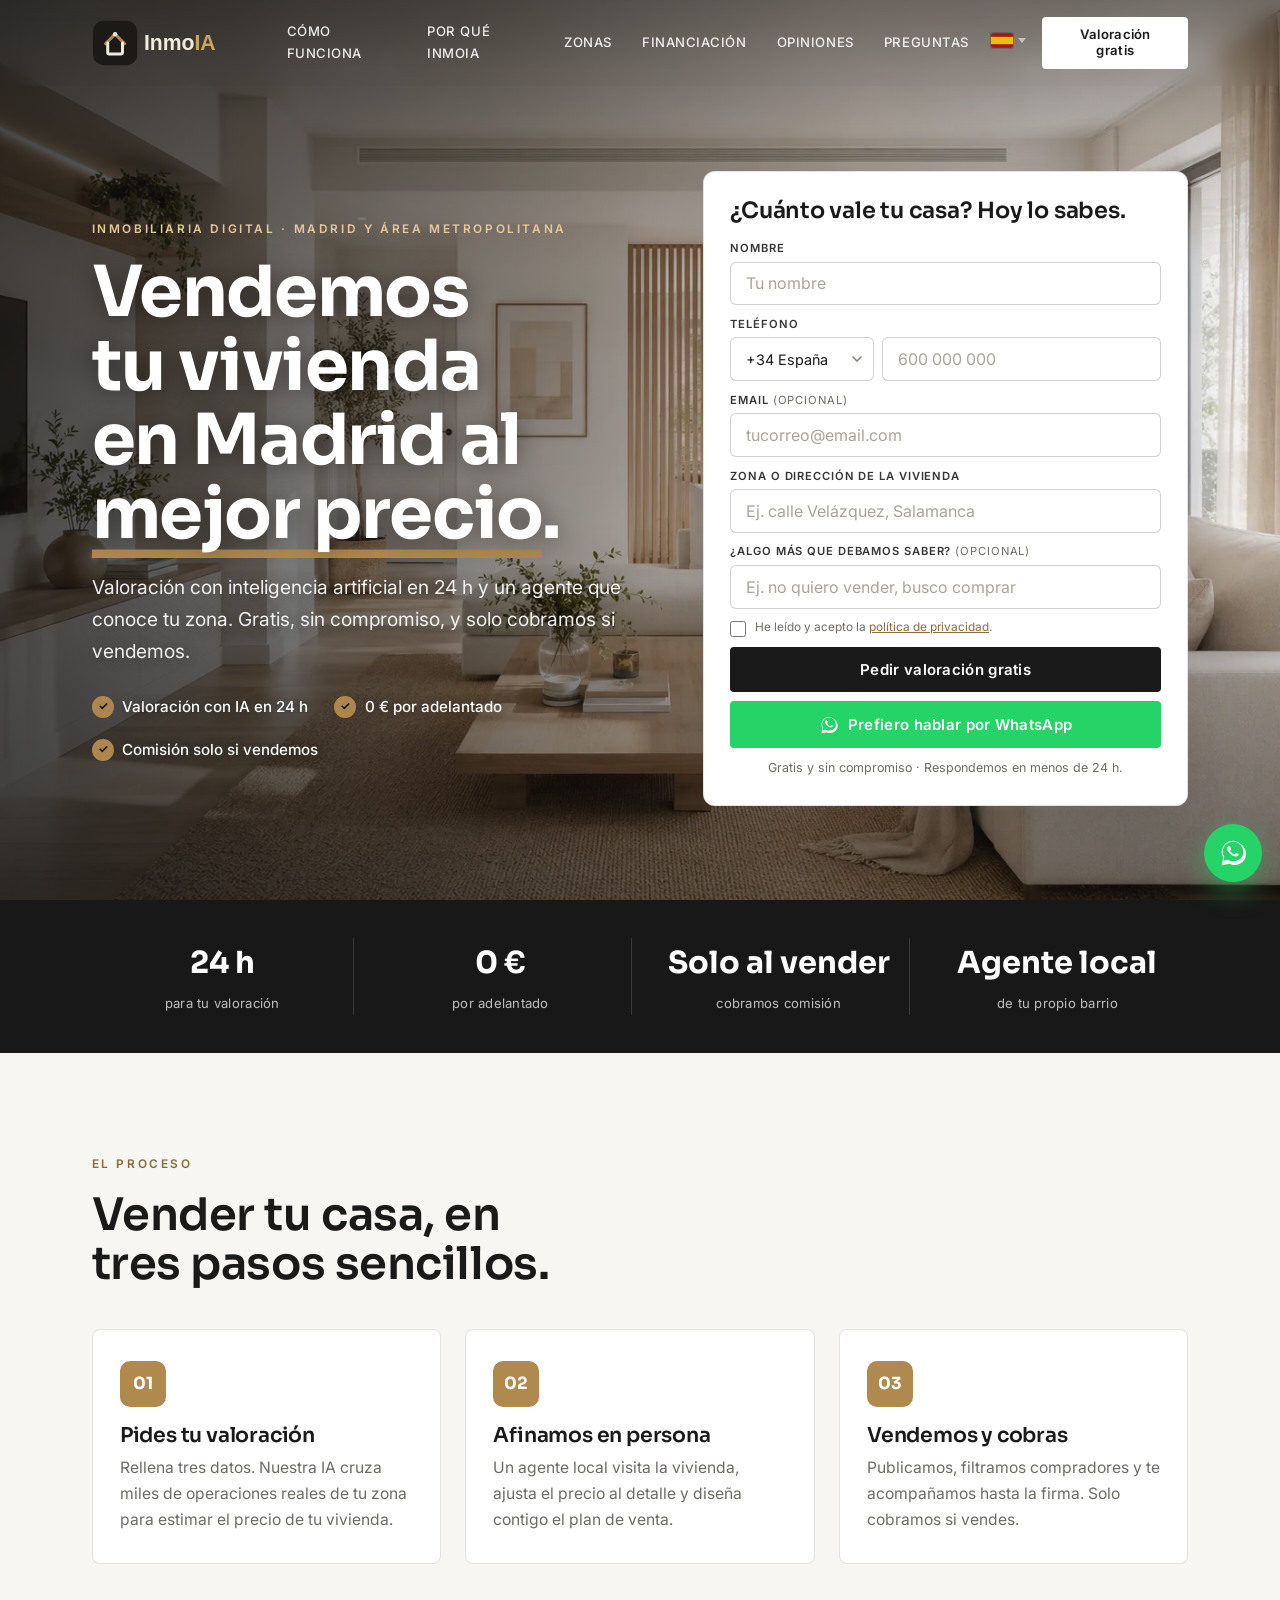
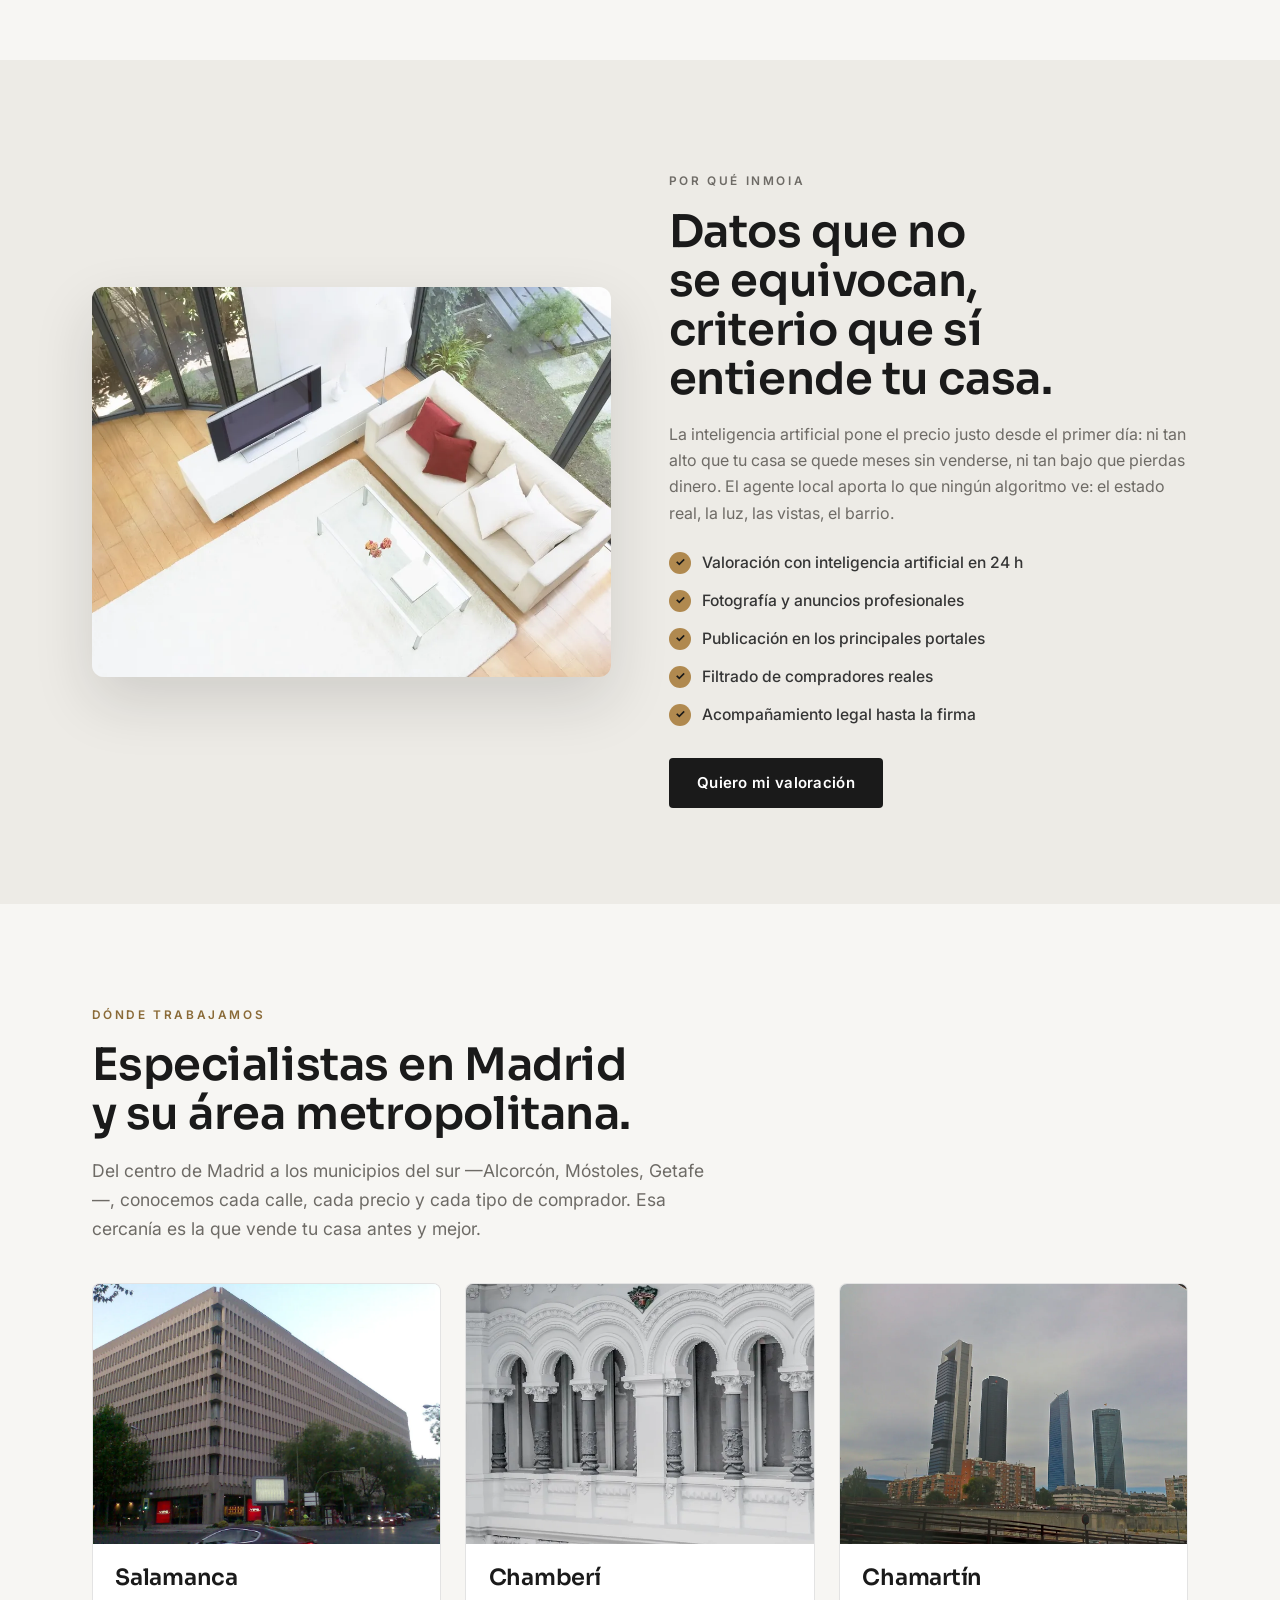
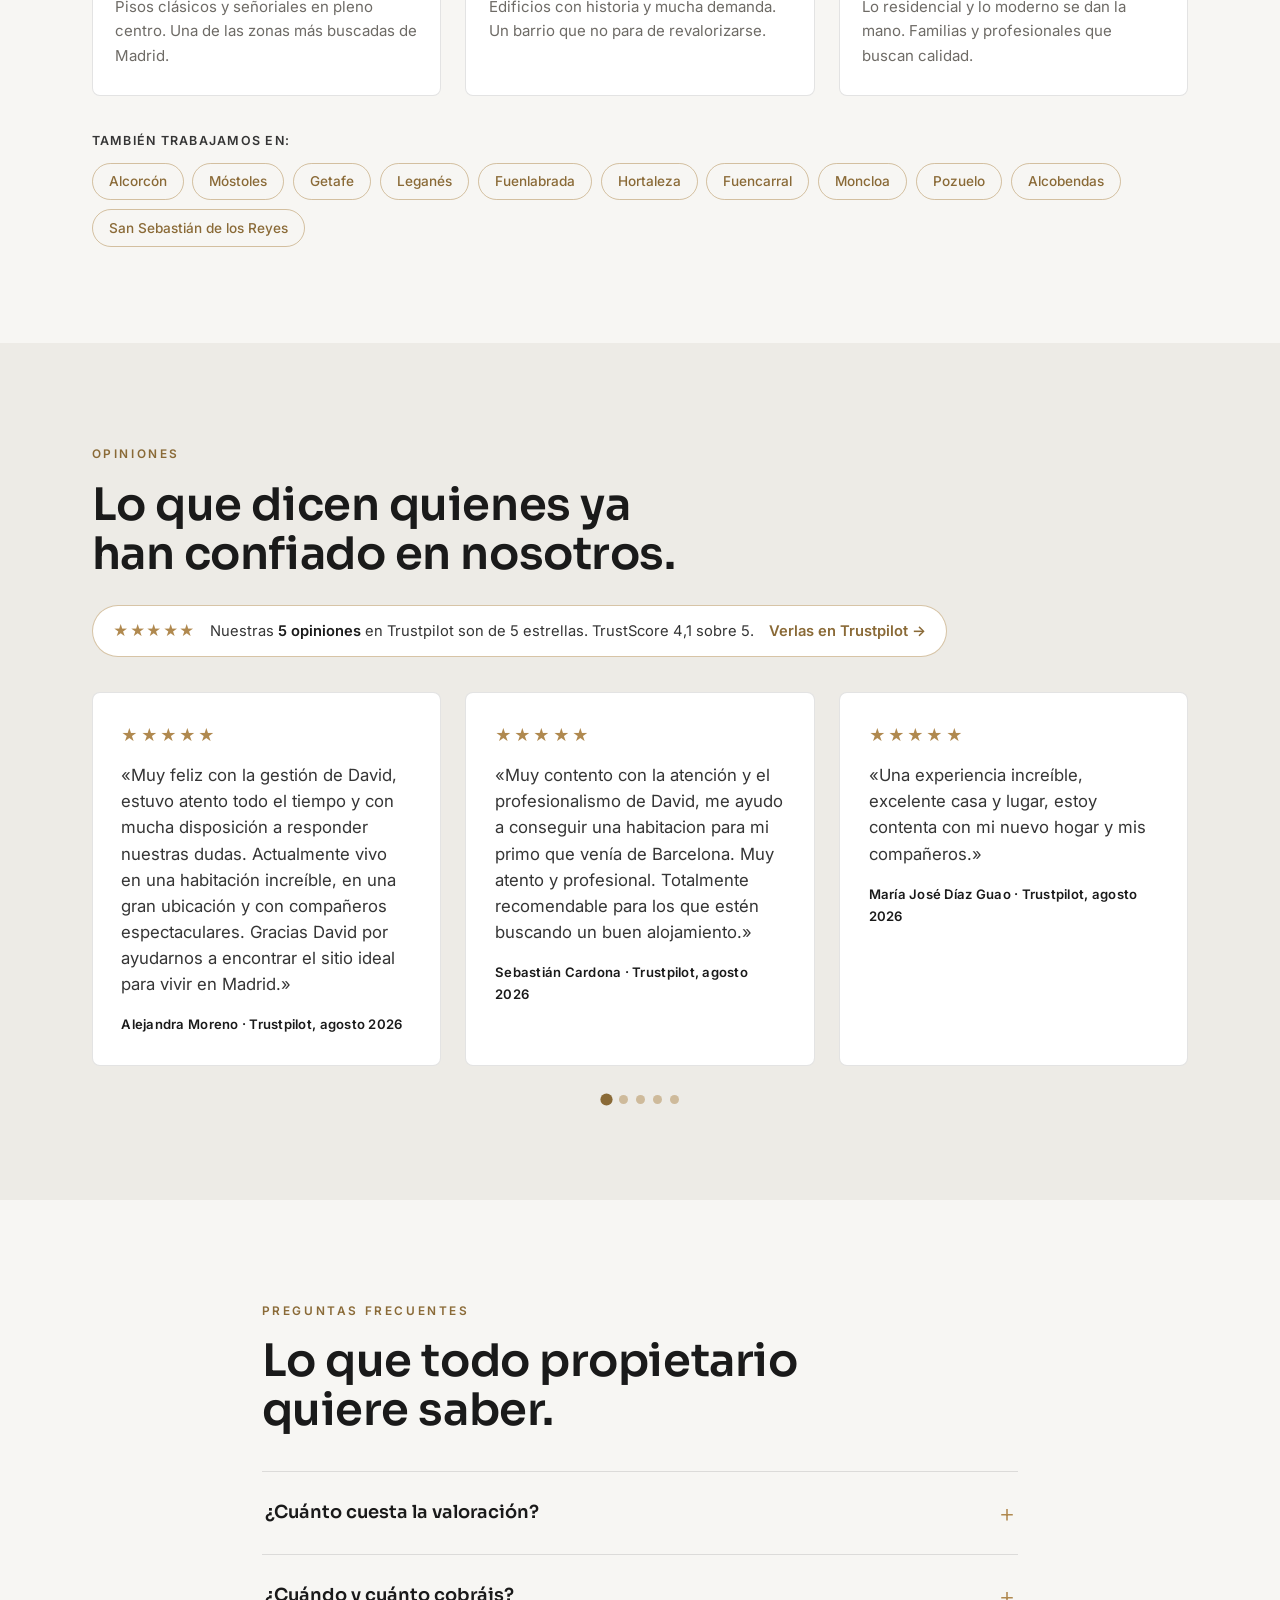
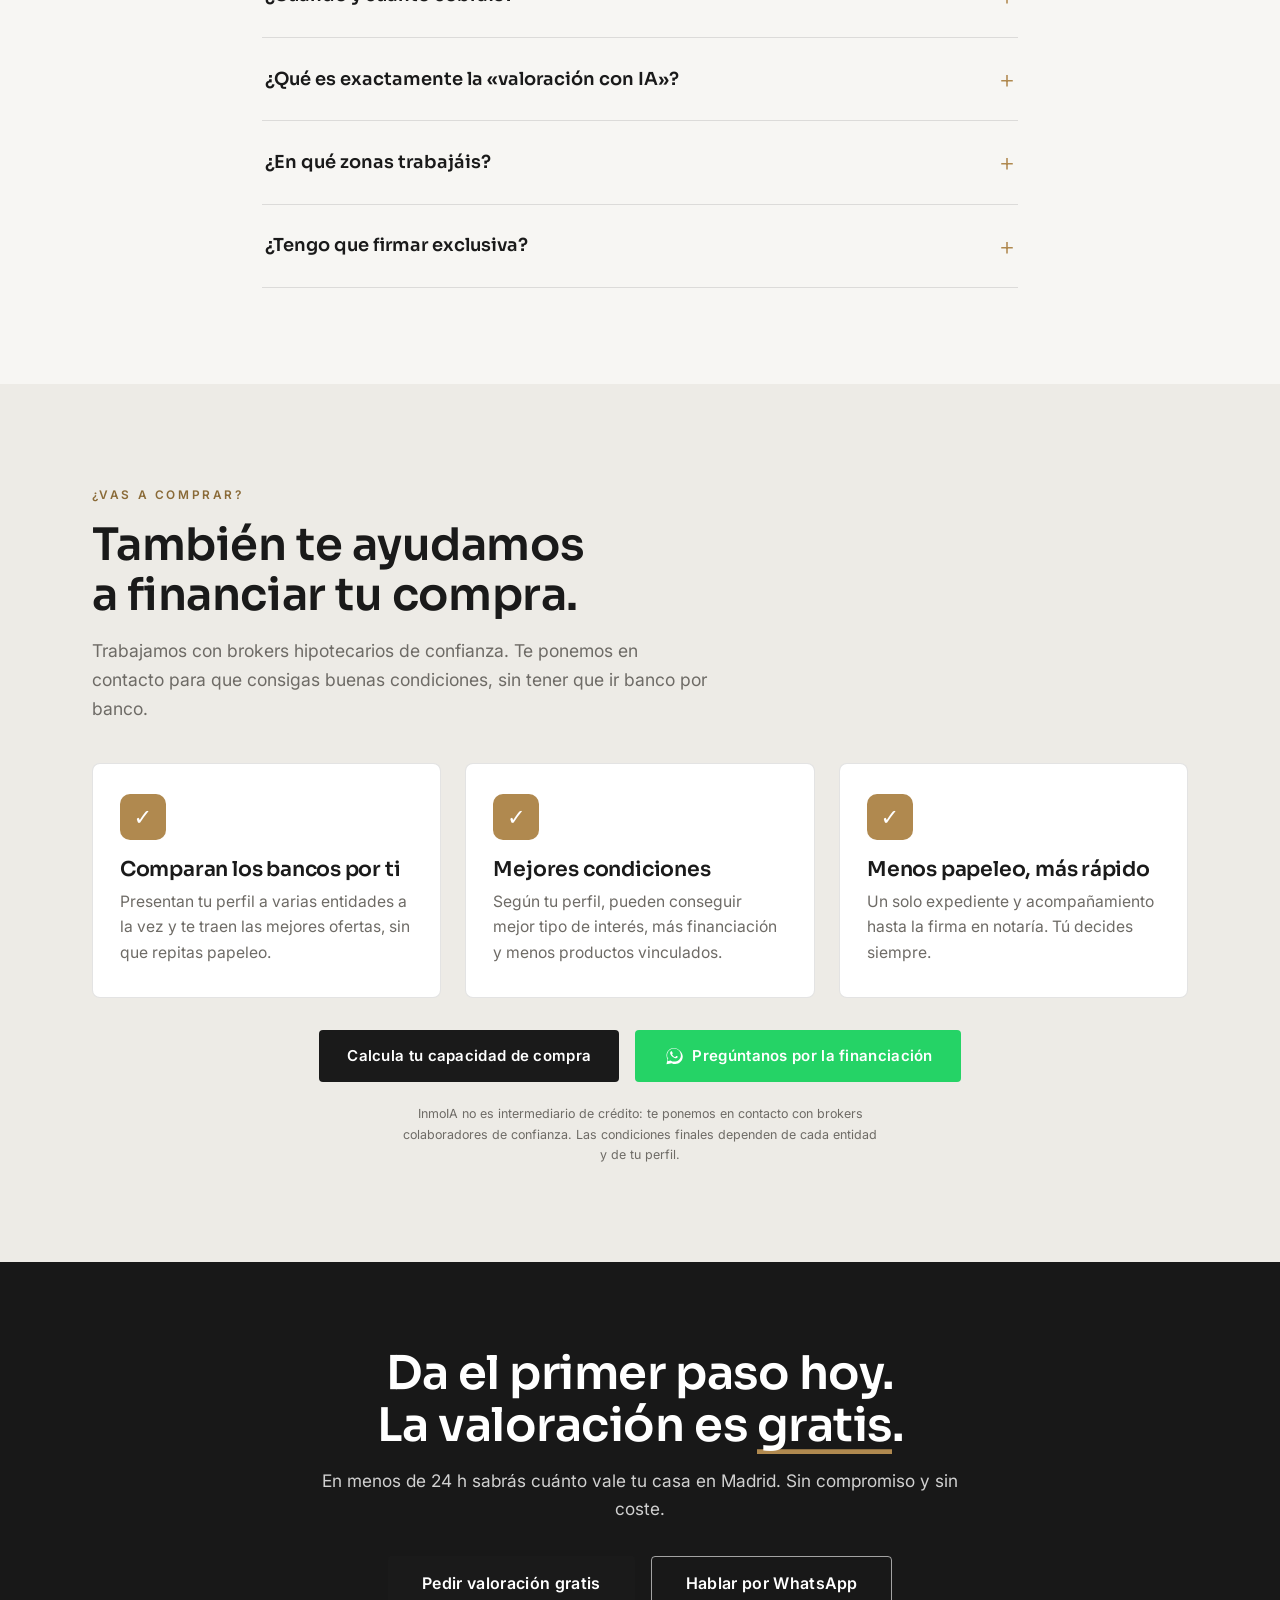
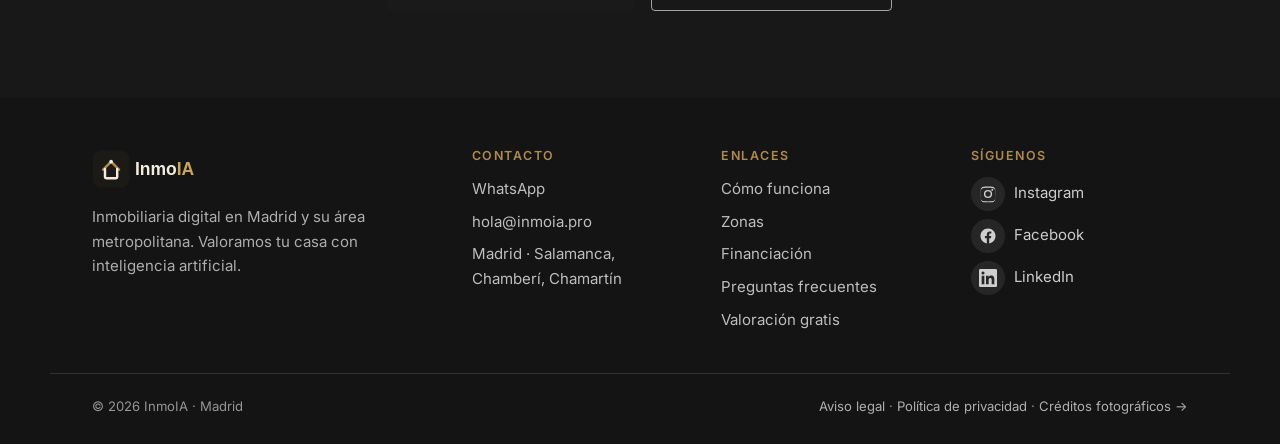
==== commit 39c7e7f5: "Formulario: prefijo de pais en el telefono y campo libre opcional Dos cambios en el formulario de va" ====
--- a/index.html
+++ b/index.html
@@ -111,10 +111,48 @@
               <span data-i18n="f_nombre">Nombre</span>
               <input type="text" name="nombre" autocomplete="name" required placeholder="Tu nombre" data-i18n-ph="ph_nombre" />
             </label>
-            <label>
-              <span data-i18n="f_telefono">Teléfono</span>
-              <input type="tel" name="telefono" autocomplete="tel" required placeholder="600 000 000" />
-            </label>
+            <!-- Teléfono: prefijo + número. Van en dos controles, así que la etiqueta
+                 se asocia con for/id (no vale el <label> envolvente del resto).
+                 El prefijo se envía como campo "prefijo" y main.js lo antepone al
+                 número en el mensaje de respaldo de WhatsApp. -->
+            <div class="field">
+              <label class="field-label" for="lf-telefono" data-i18n="f_telefono">Teléfono</label>
+              <div class="tel-group">
+                <select class="tel-prefix" name="prefijo" id="lf-prefijo" aria-label="Prefijo del país" data-i18n-al="f_prefijo">
+                  <option value="+34" selected>+34 España</option>
+                  <option value="+351">+351 Portugal</option>
+                  <option value="+33">+33 Francia</option>
+                  <option value="+39">+39 Italia</option>
+                  <option value="+49">+49 Alemania</option>
+                  <option value="+44">+44 R. Unido</option>
+                  <option value="+353">+353 Irlanda</option>
+                  <option value="+31">+31 P. Bajos</option>
+                  <option value="+32">+32 Bélgica</option>
+                  <option value="+41">+41 Suiza</option>
+                  <option value="+40">+40 Rumanía</option>
+                  <option value="+48">+48 Polonia</option>
+                  <option value="+380">+380 Ucrania</option>
+                  <option value="+7">+7 Rusia</option>
+                  <option value="+212">+212 Marruecos</option>
+                  <option value="+1">+1 EE.UU./Can.</option>
+                  <option value="+52">+52 México</option>
+                  <option value="+57">+57 Colombia</option>
+                  <option value="+58">+58 Venezuela</option>
+                  <option value="+51">+51 Perú</option>
+                  <option value="+593">+593 Ecuador</option>
+                  <option value="+54">+54 Argentina</option>
+                  <option value="+56">+56 Chile</option>
+                  <option value="+591">+591 Bolivia</option>
+                  <option value="+595">+595 Paraguay</option>
+                  <option value="+598">+598 Uruguay</option>
+                  <option value="+55">+55 Brasil</option>
+                  <option value="+86">+86 China</option>
+                  <option value="+91">+91 India</option>
+                  <option value="+92">+92 Pakistán</option>
+                </select>
+                <input type="tel" name="telefono" id="lf-telefono" autocomplete="tel" required placeholder="600 000 000" />
+              </div>
+            </div>
             <label>
               <span><span data-i18n="f_email">Email</span> <span class="opt" data-i18n="f_opcional">(opcional)</span></span>
               <input type="email" name="email" autocomplete="email" placeholder="tucorreo@email.com" data-i18n-ph="ph_email" />
@@ -122,6 +160,13 @@
             <label>
               <span data-i18n="f_zona">Zona o dirección de la vivienda</span>
               <input type="text" name="zona" required placeholder="Ej. calle Velázquez, Salamanca" data-i18n-ph="ph_zona" />
+            </label>
+            <!-- Campo libre: sirve para quien no viene a vender (compradores,
+                 alquiler, herencias...). Opcional a propósito: cada campo
+                 obligatorio de más baja la conversión del formulario. -->
+            <label>
+              <span><span data-i18n="f_mensaje">¿Algo más que debamos saber?</span> <span class="opt" data-i18n="f_opcional">(opcional)</span></span>
+              <input type="text" name="mensaje" placeholder="Ej. no quiero vender, busco comprar" data-i18n-ph="ph_mensaje" />
             </label>
             <label class="check">
               <input type="checkbox" name="privacidad" required />
--- a/styles.css
+++ b/styles.css
@@ -129,6 +129,20 @@
 }
 .lead-form input::placeholder { color: #aaa39a; }
 .lead-form input:focus { outline: none; border-color: var(--accent); box-shadow: 0 0 0 3px var(--accent-soft); }
+/* Campo con dos controles (teléfono): mismo layout que un <label> normal */
+.lead-form .field { display: flex; flex-direction: column; gap: .35rem; }
+/* Prefijo + número. El prefijo va primero en cada <option> ("+34 España") para que,
+   si el nombre del país se corta, el código siga siendo visible. */
+.tel-group { display: grid; grid-template-columns: 9rem 1fr; gap: .5rem; }
+.lead-form .tel-prefix {
+  font-family: var(--font-body); font-size: .95rem; color: var(--ink); text-transform: none; letter-spacing: 0;
+  padding: .82rem .6rem .82rem .9rem; border: 1px solid var(--line-2); border-radius: 6px; background: #fff;
+  cursor: pointer; appearance: none; width: 100%; text-overflow: ellipsis;
+  background-image: url("data:image/svg+xml,%3Csvg xmlns='http://www.w3.org/2000/svg' width='10' height='6' viewBox='0 0 10 6'%3E%3Cpath d='M1 1l4 4 4-4' fill='none' stroke='%238a8279' stroke-width='1.6' stroke-linecap='round'/%3E%3C/svg%3E");
+  background-repeat: no-repeat; background-position: right .7rem center;
+  transition: border-color .2s var(--ease), box-shadow .2s var(--ease);
+}
+.lead-form .tel-prefix:focus { outline: none; border-color: var(--accent); box-shadow: 0 0 0 3px var(--accent-soft); }
 .lead-form .check { flex-direction: row; align-items: flex-start; gap: .55rem; font-weight: 400; font-size: .78rem; letter-spacing: 0; text-transform: none; color: var(--ink-mute); }
 .lead-form .check input { margin-top: .2rem; accent-color: var(--accent-deep); width: 16px; height: 16px; flex: none; }
 .lead-form .check a { color: var(--accent-deep); text-decoration: underline; }
@@ -317,8 +331,9 @@
 .form-card { padding: clamp(1.2rem, 2.2vw, 1.65rem); }
 .form-title { font-size: 1.4rem; margin-bottom: 1rem; }
 .lead-form { gap: .6rem; }
-.lead-form label { gap: .25rem; font-size: .7rem; }
+.lead-form label, .lead-form .field { gap: .25rem; font-size: .7rem; }
 .lead-form input[type="text"], .lead-form input[type="tel"], .lead-form input[type="email"] { padding: .68rem .9rem; }
+.lead-form .tel-prefix { padding: .68rem .6rem .68rem .9rem; font-size: .9rem; }
 .form-card .btn { padding: .78rem 1.4rem; }
 .lead-form .check { font-size: .74rem; }
 .form-foot { margin-top: 0; }
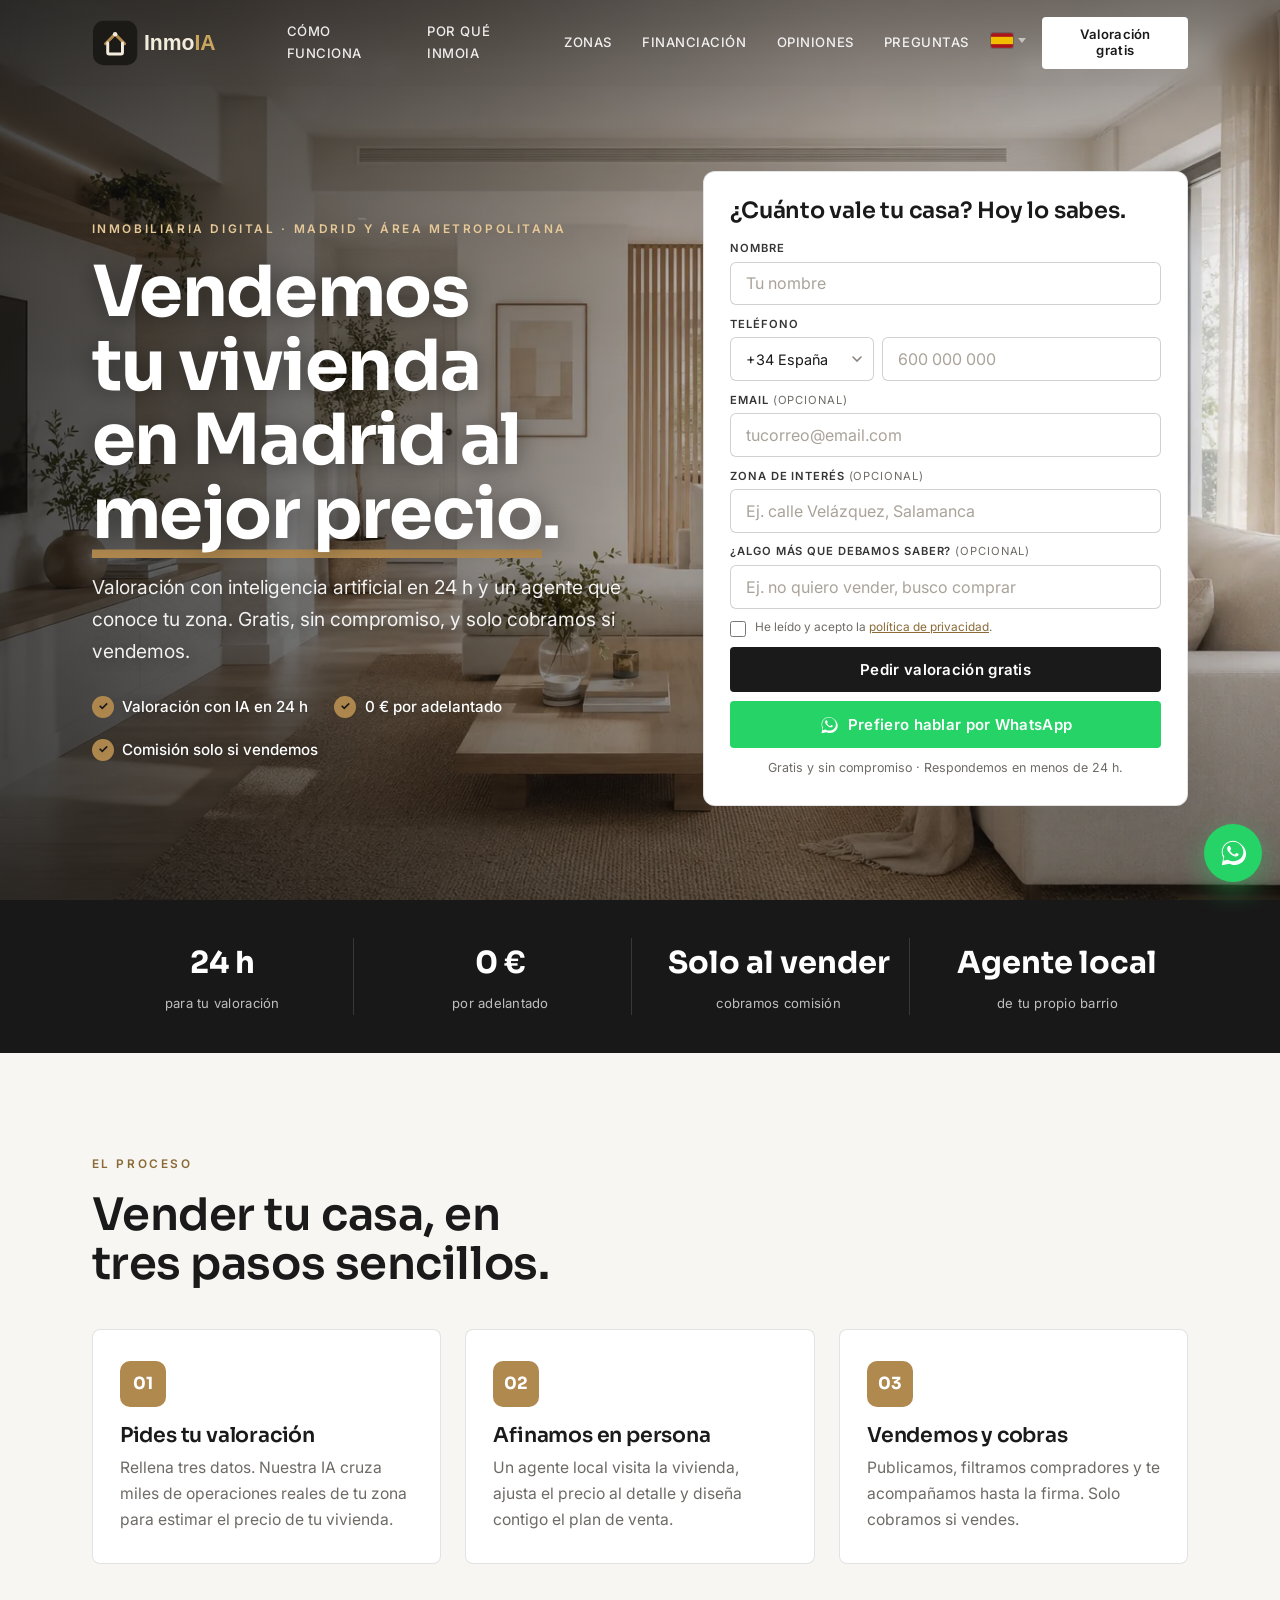
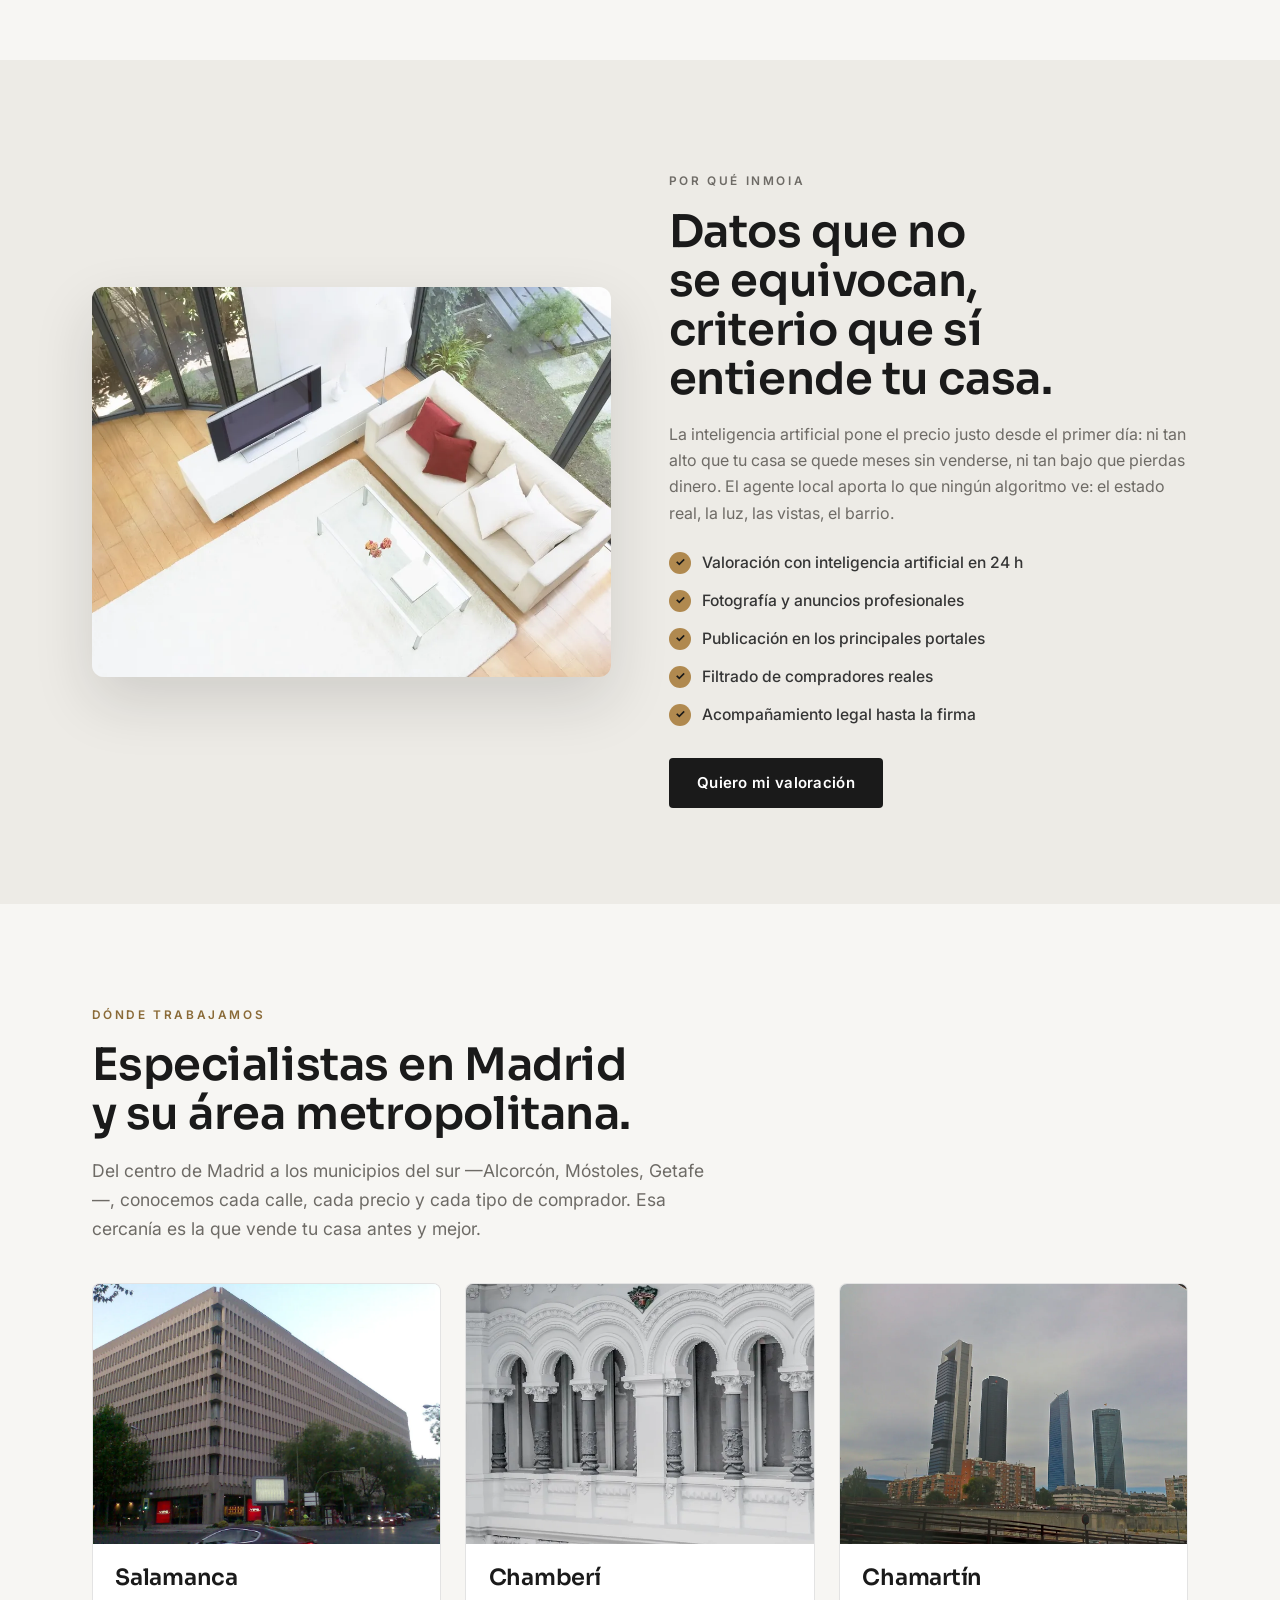
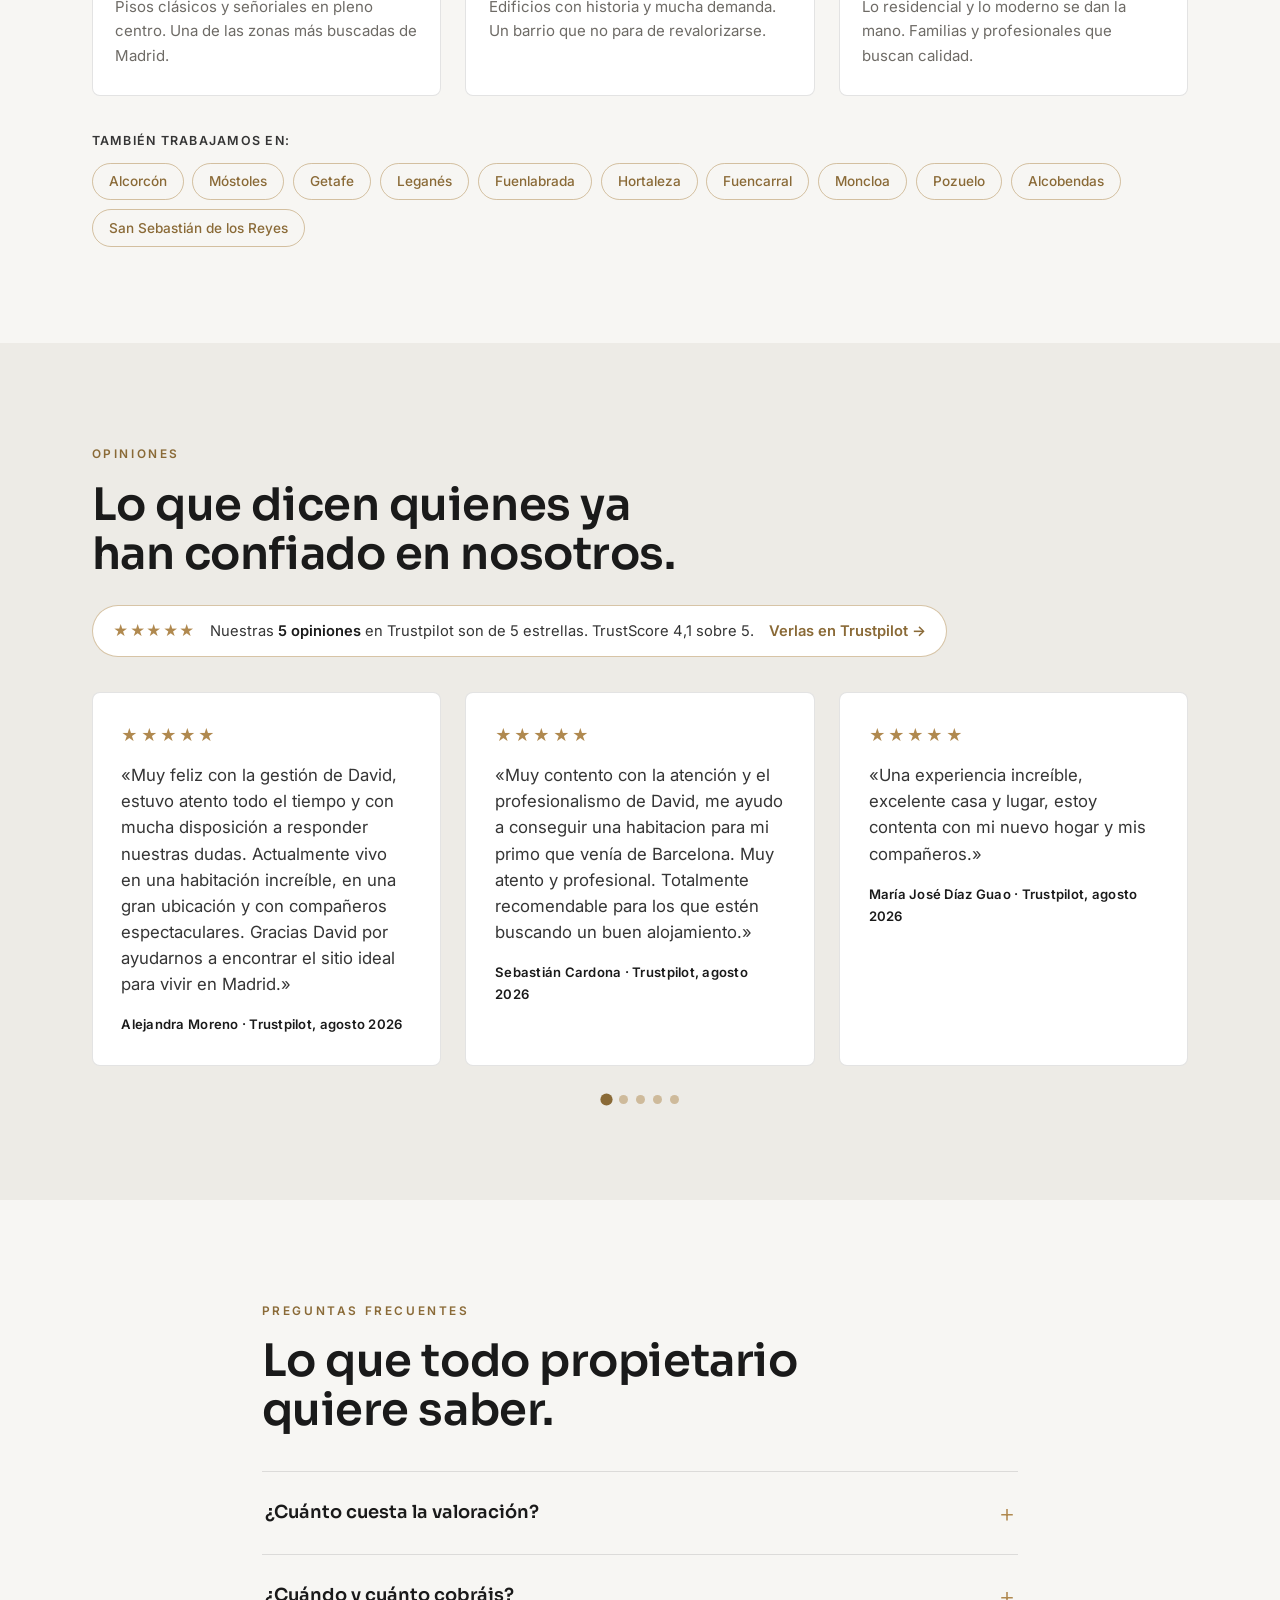
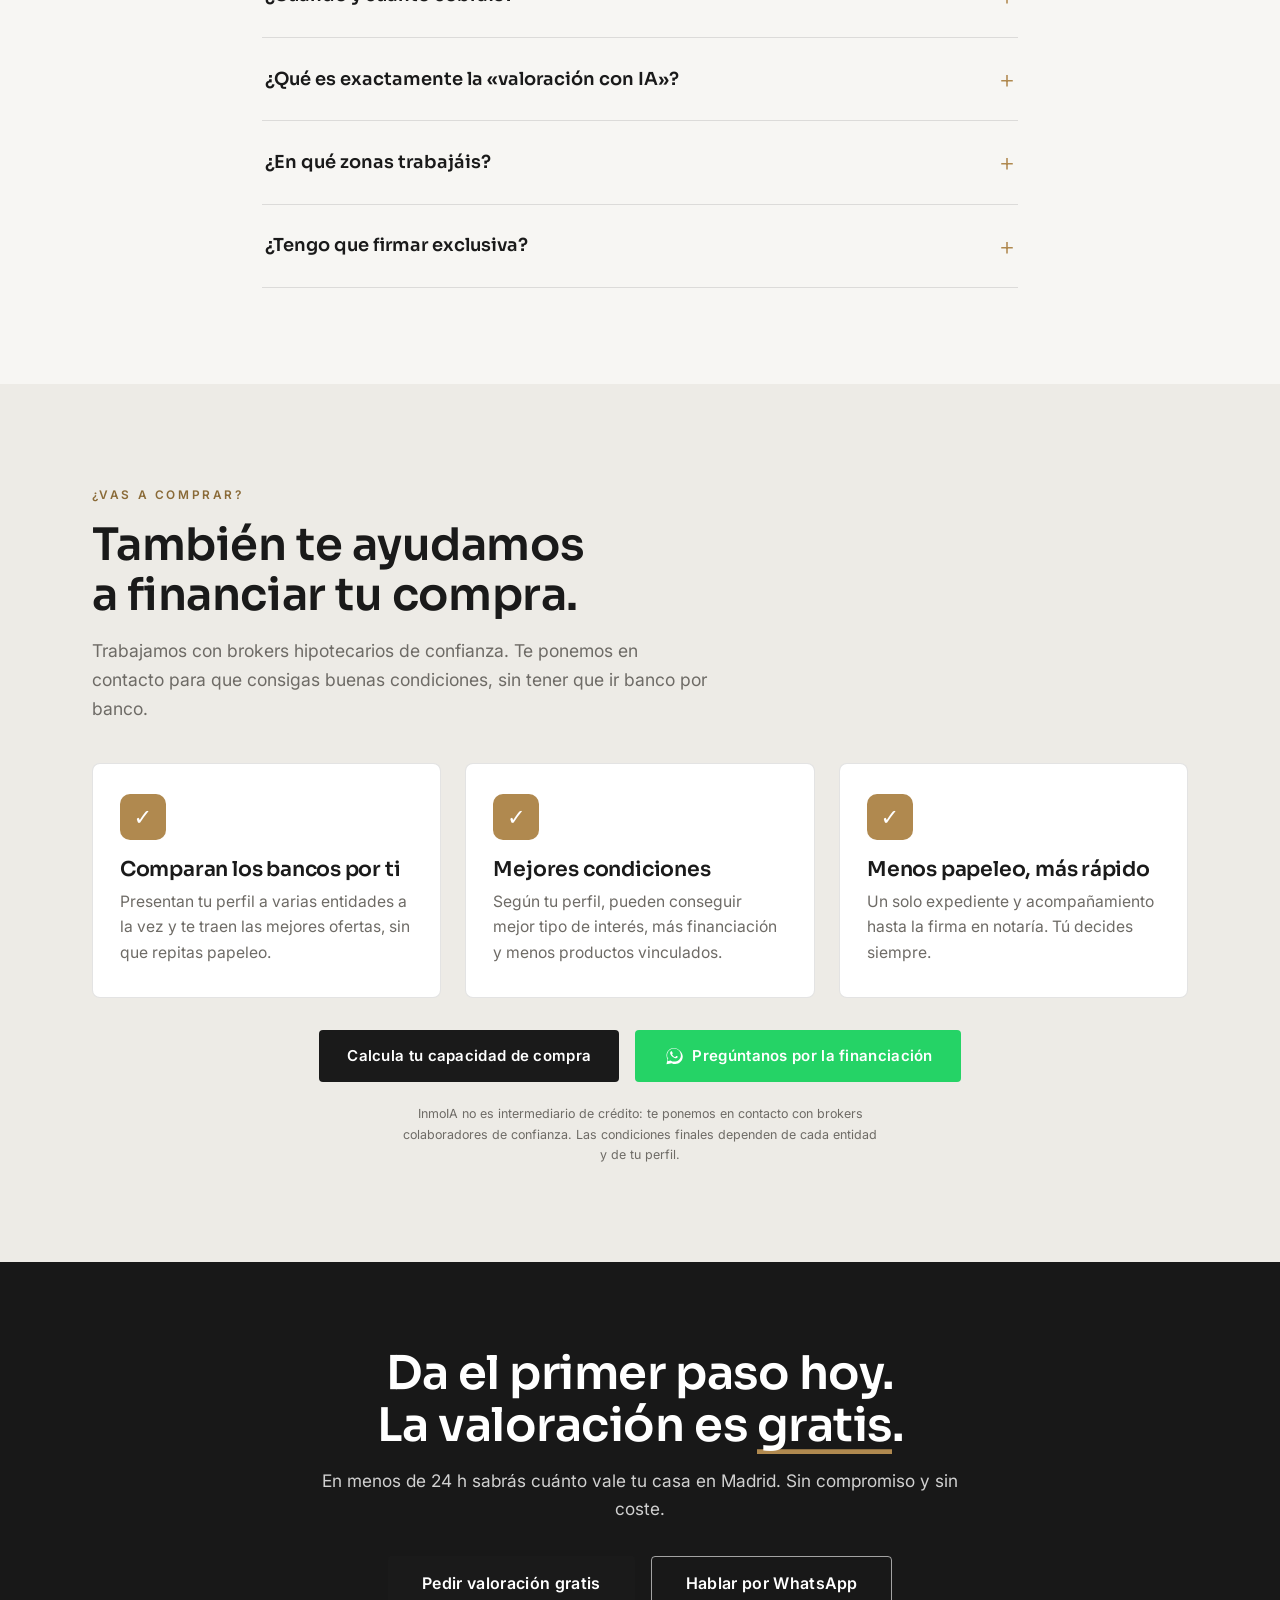
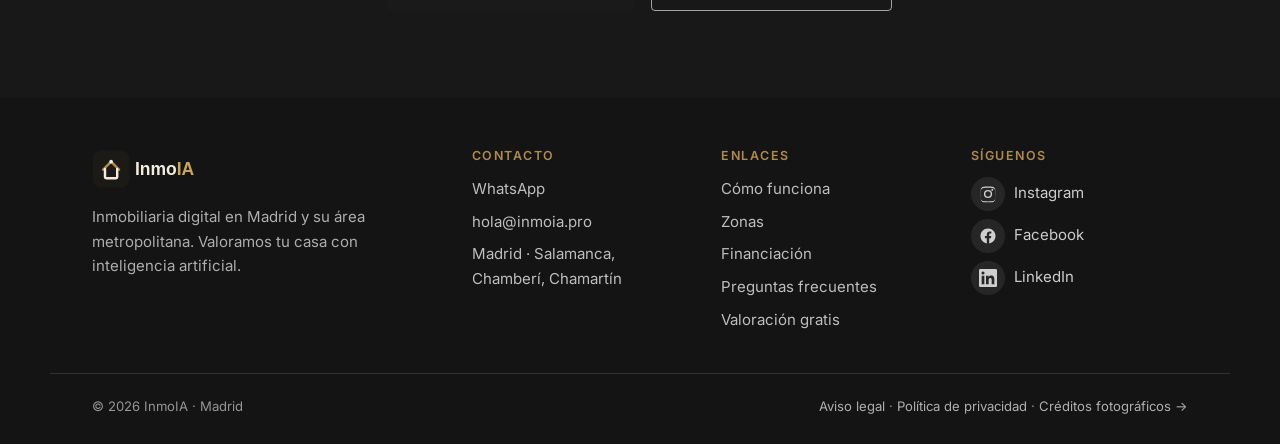
==== commit a272b826: "Zona pasa a opcional y bump de cache a v=20260814 Zona: deja de ser obligatoria y se reetiqueta "Zon" ====
--- a/index.html
+++ b/index.html
@@ -22,7 +22,7 @@
   <link href="https://fonts.googleapis.com/css2?family=Sora:wght@400;500;600;700&family=Inter:wght@400;500;600&display=swap" rel="stylesheet" />
 
   <link rel="preload" as="image" href="assets/img/hero-interior.webp?v=2" fetchpriority="high" />
-  <link rel="stylesheet" href="styles.css?v=20260626" />
+  <link rel="stylesheet" href="styles.css?v=20260814" />
 
   <script type="application/ld+json">
   {
@@ -157,9 +157,12 @@
               <span><span data-i18n="f_email">Email</span> <span class="opt" data-i18n="f_opcional">(opcional)</span></span>
               <input type="email" name="email" autocomplete="email" placeholder="tucorreo@email.com" data-i18n-ph="ph_email" />
             </label>
+            <!-- Opcional a propósito: el formulario también lo usa gente que viene a
+                 comprar o a alquilar, y "dirección de la vivienda" no les encaja.
+                 Obligatorios quedan solo nombre, teléfono y privacidad. -->
             <label>
-              <span data-i18n="f_zona">Zona o dirección de la vivienda</span>
-              <input type="text" name="zona" required placeholder="Ej. calle Velázquez, Salamanca" data-i18n-ph="ph_zona" />
+              <span><span data-i18n="f_zona">Zona de interés</span> <span class="opt" data-i18n="f_opcional">(opcional)</span></span>
+              <input type="text" name="zona" placeholder="Ej. calle Velázquez, Salamanca" data-i18n-ph="ph_zona" />
             </label>
             <!-- Campo libre: sirve para quien no viene a vender (compradores,
                  alquiler, herencias...). Opcional a propósito: cada campo
@@ -475,7 +478,7 @@
     <svg viewBox="0 0 32 32" width="30" height="30" fill="currentColor" aria-hidden="true"><path d="M16 3C9.4 3 4 8.4 4 15c0 2.1.6 4.1 1.6 5.9L4 29l8.3-1.6c1.7.9 3.6 1.4 5.7 1.4 6.6 0 12-5.4 12-12S22.6 3 16 3zm0 21.8c-1.8 0-3.5-.5-5-1.4l-.4-.2-4.9 1 1-4.8-.3-.4C5.5 18.8 5 16.9 5 15 5 9 9.9 4.1 16 4.1S27 9 27 15 22.1 24.8 16 24.8zm6-7.6c-.3-.2-1.9-1-2.2-1.1-.3-.1-.5-.2-.7.2-.2.3-.8 1-1 1.2-.2.2-.4.2-.7.1-.3-.2-1.4-.5-2.6-1.6-1-.9-1.6-1.9-1.8-2.3-.2-.3 0-.5.1-.7.1-.1.3-.4.5-.6.1-.2.2-.3.3-.5.1-.2 0-.4 0-.6 0-.2-.7-1.7-1-2.3-.3-.6-.5-.5-.7-.5h-.6c-.2 0-.5.1-.8.4-.3.3-1 1-1 2.5s1.1 2.9 1.2 3.1c.2.2 2.1 3.2 5.1 4.5.7.3 1.3.5 1.7.6.7.2 1.4.2 1.9.1.6-.1 1.9-.8 2.1-1.5.3-.7.3-1.4.2-1.5-.1-.2-.3-.2-.6-.4z"/></svg>
   </a>
 
-  <script defer src="i18n.js?v=20260623e"></script>
-  <script defer src="main.js?v=20260623e"></script>
+  <script defer src="i18n.js?v=20260814"></script>
+  <script defer src="main.js?v=20260814"></script>
 </body>
 </html>
